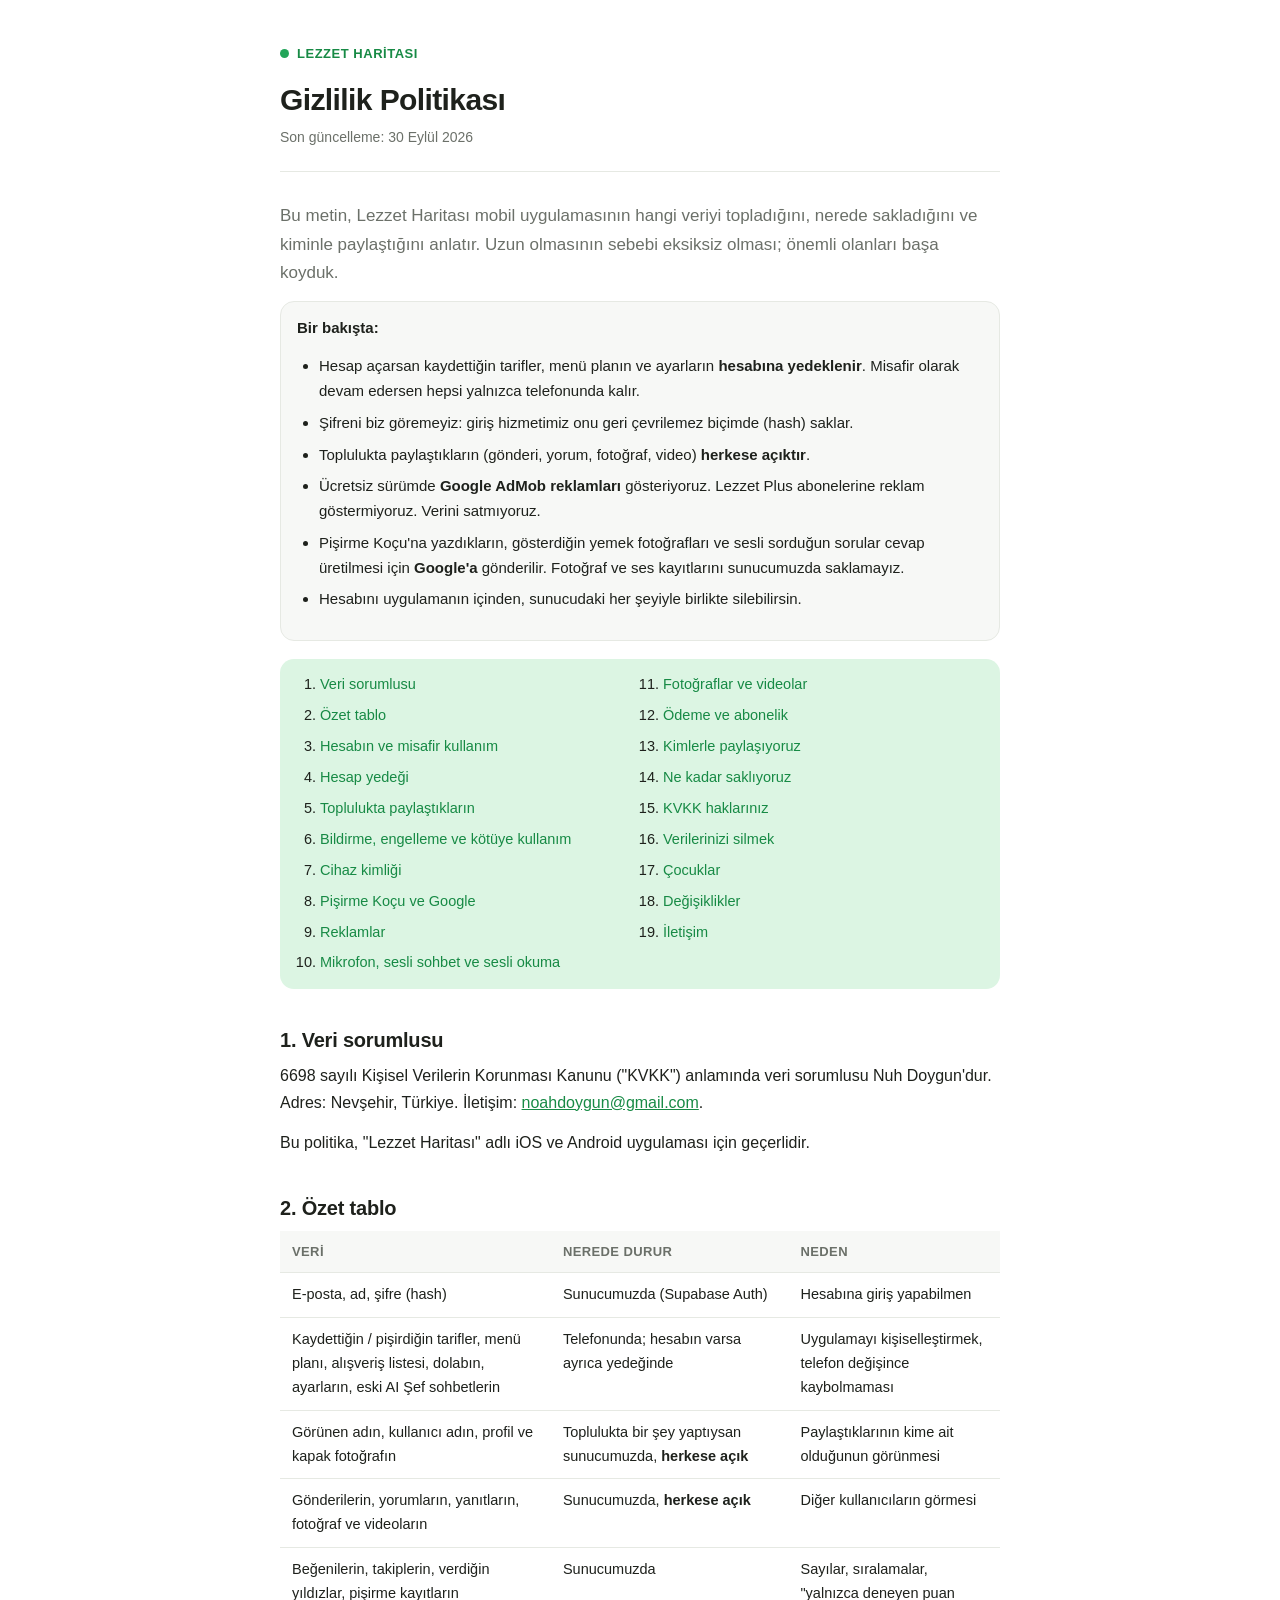
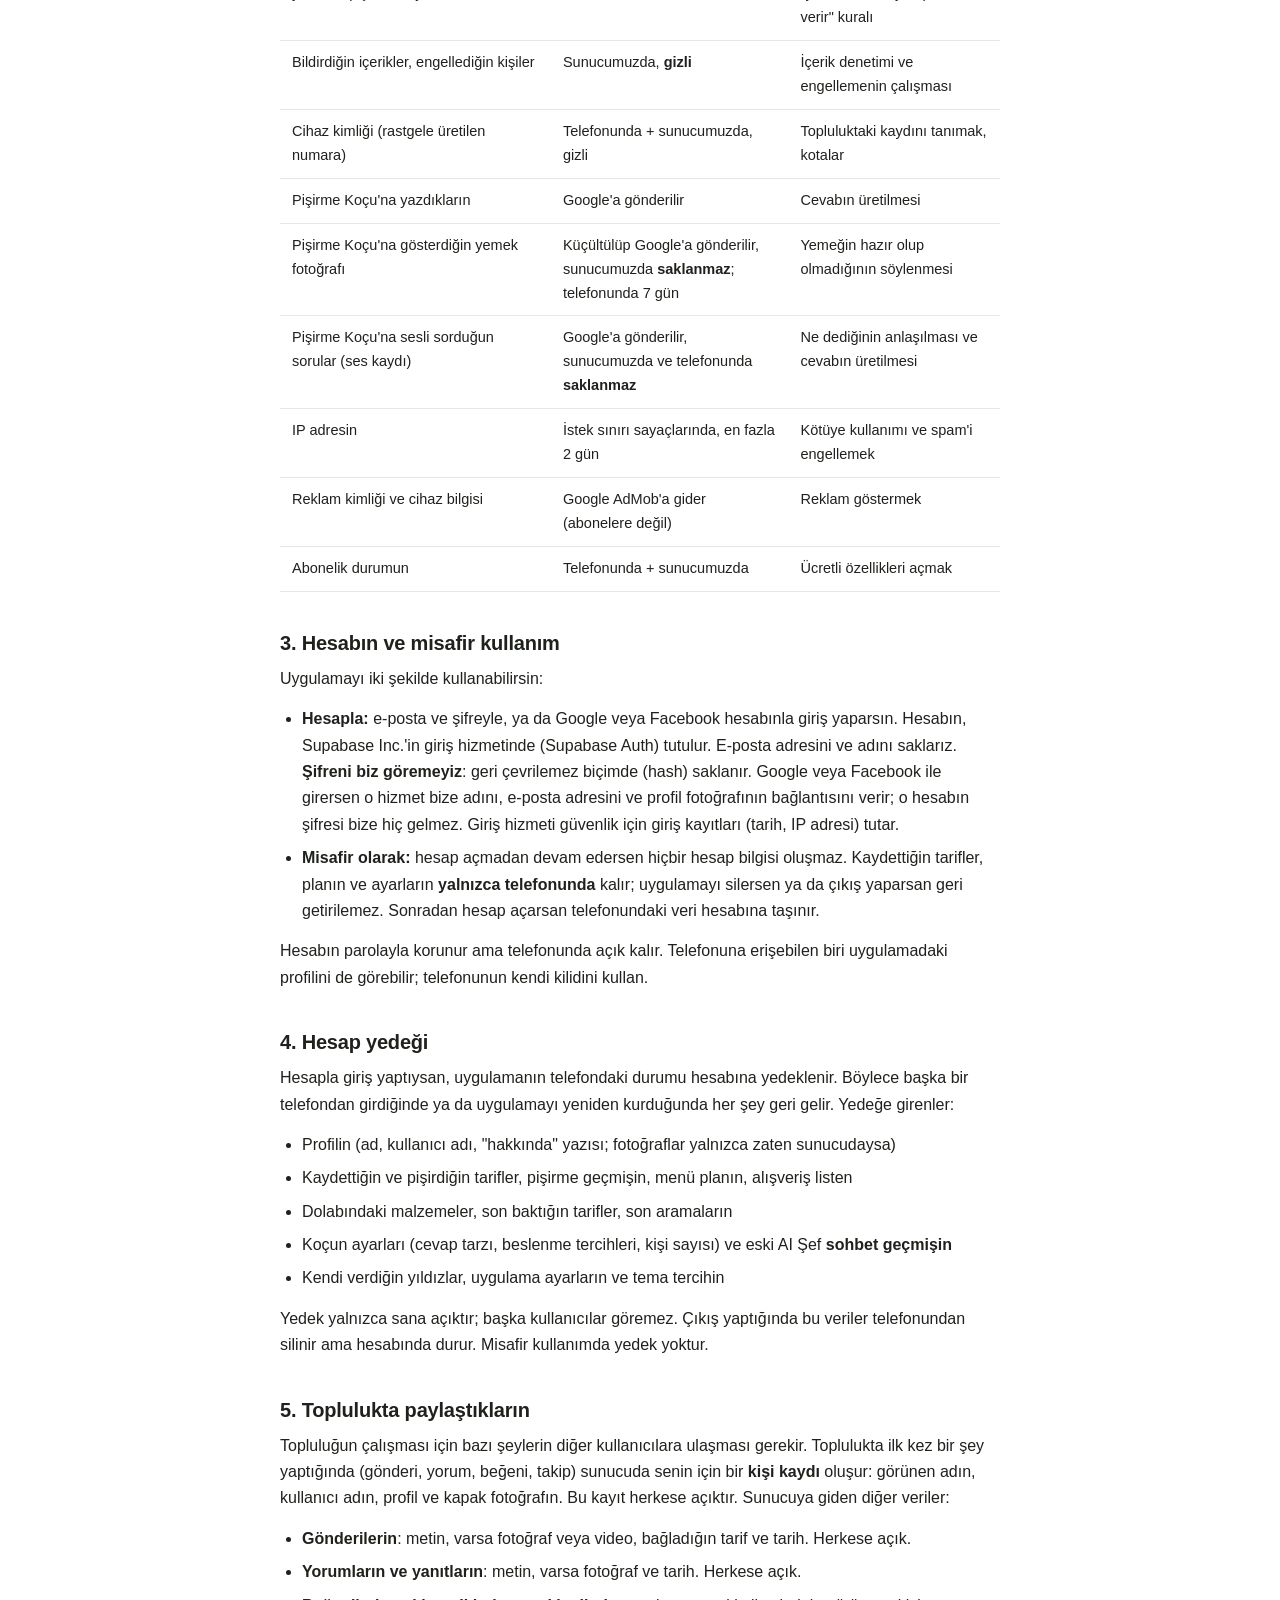
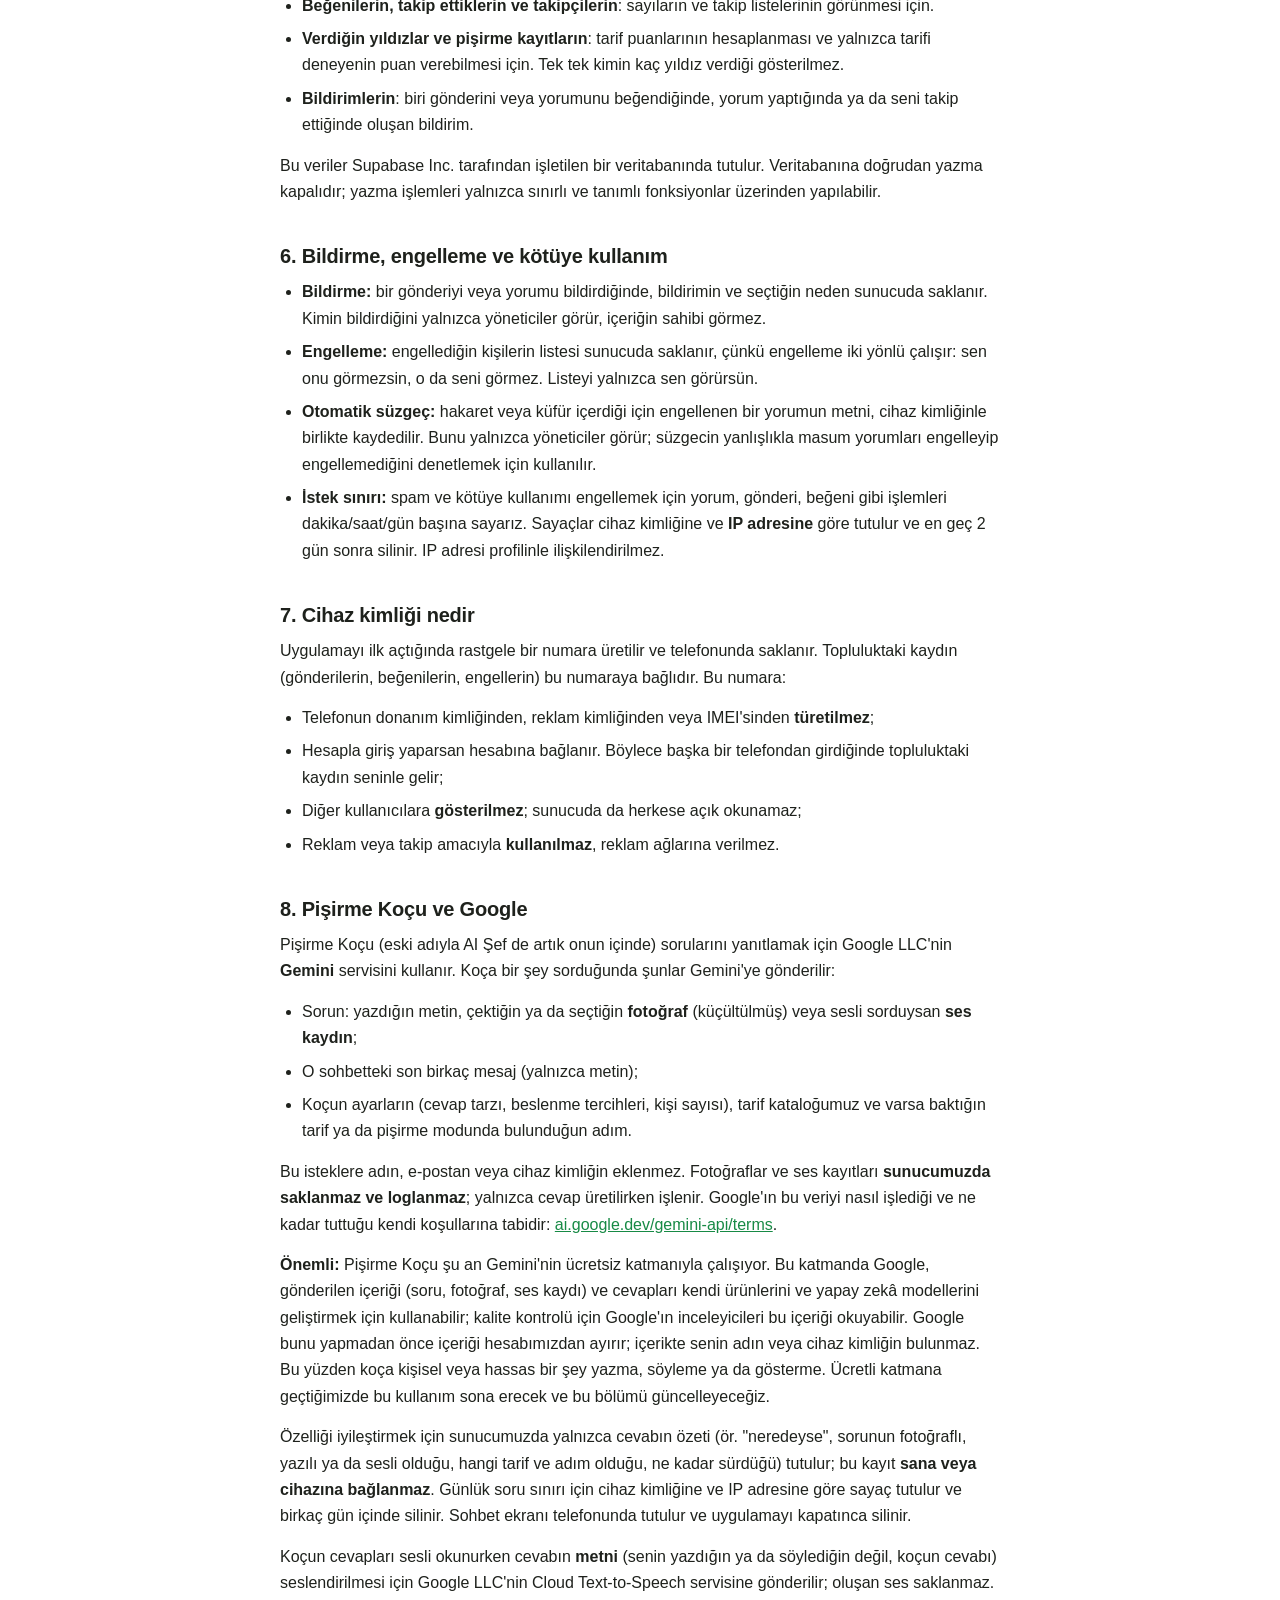
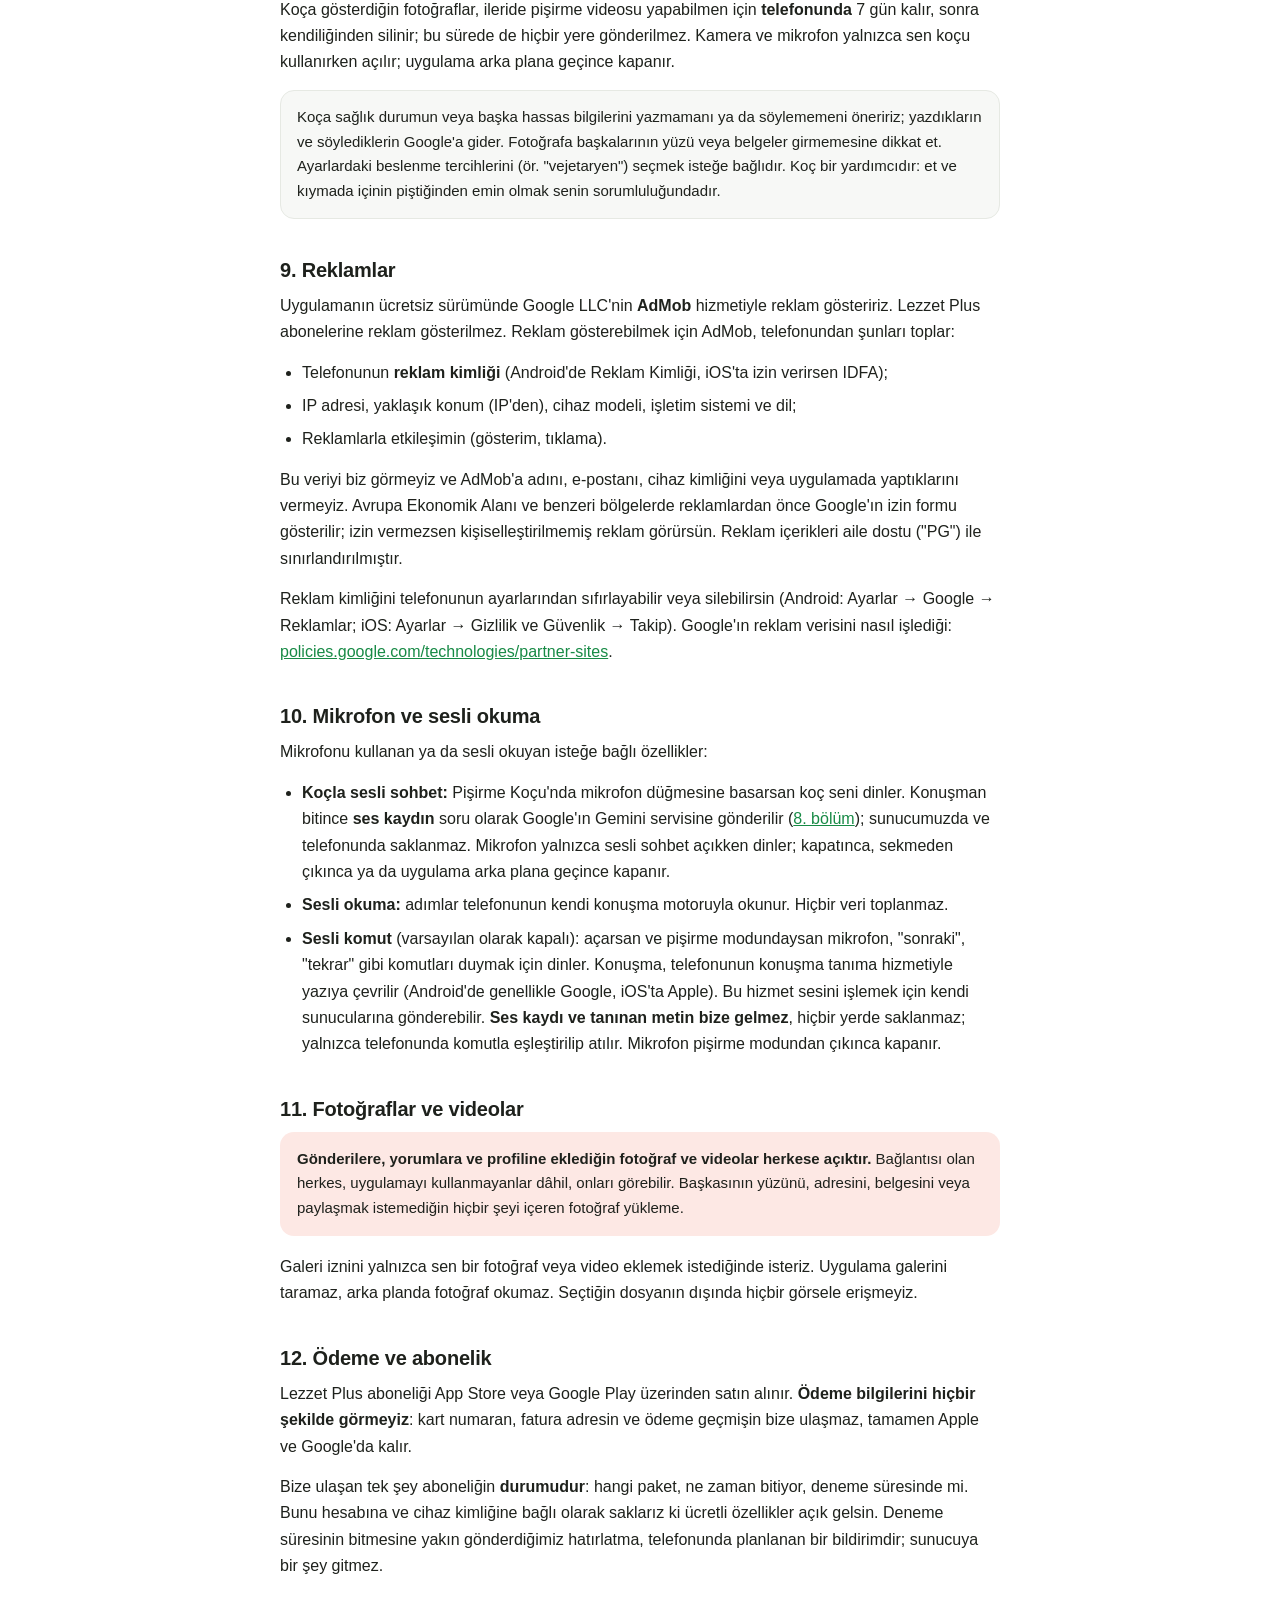
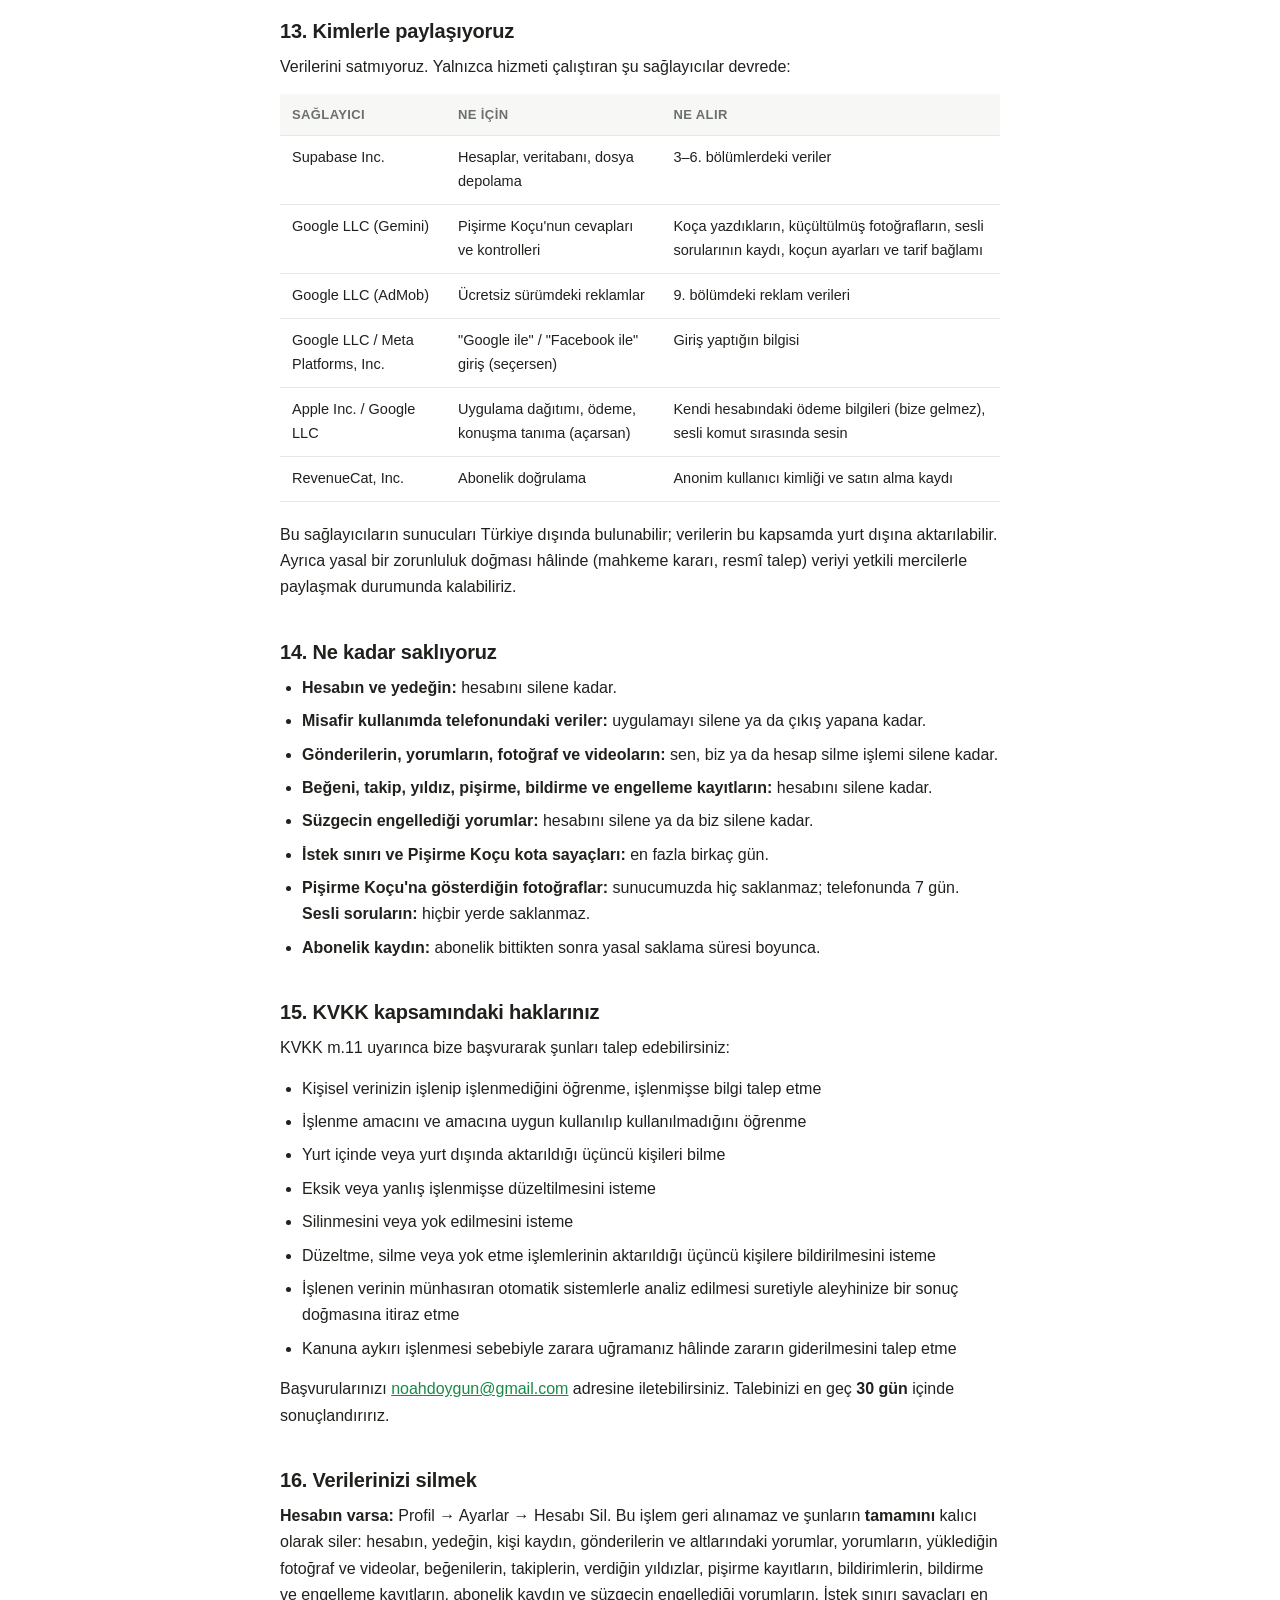
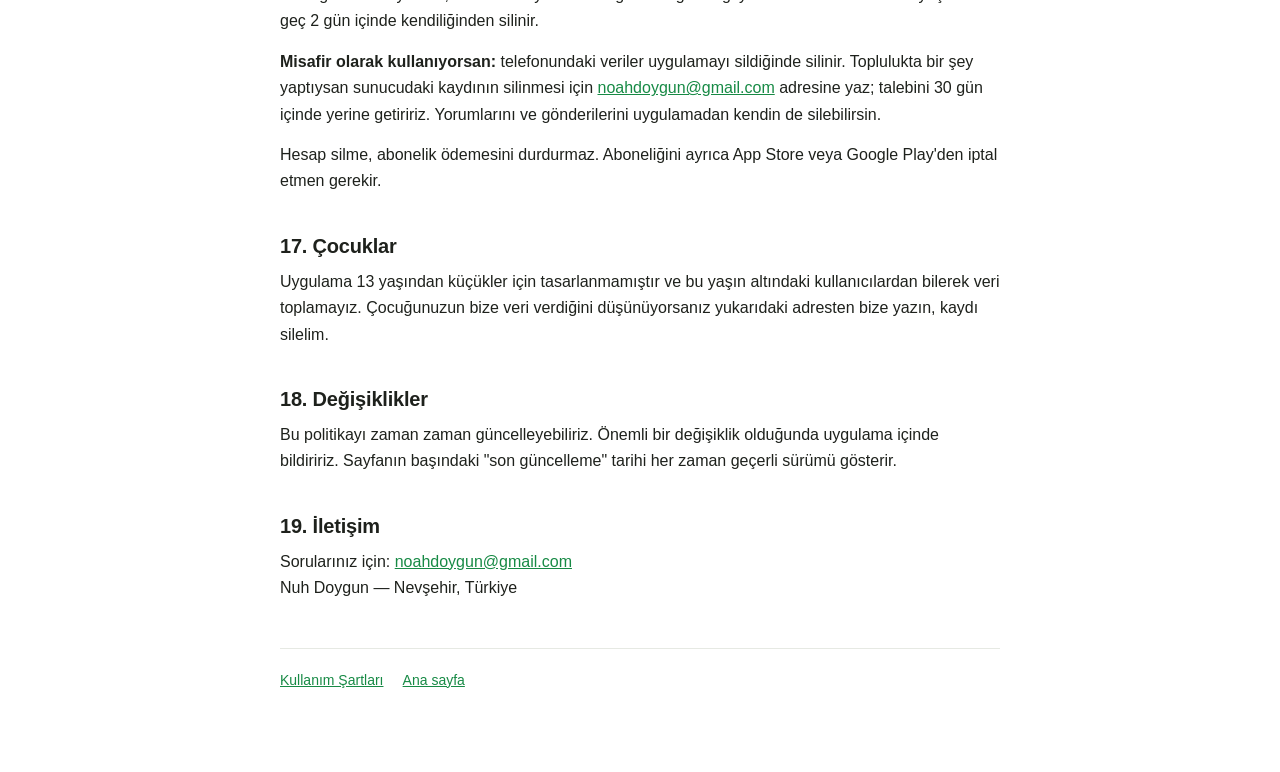
==== gizlilik.html @ dfbcaac4 "Pişirme Koçu: fotoğraf, ses ve Gemini ücretsiz katmanı metne eklendi Co-Authored-By: Claude Opus 5.5" ====
<!doctype html>
<html lang="tr">
  <head>
    <meta charset="utf-8" />
    <meta name="viewport" content="width=device-width, initial-scale=1" />
    <title>Gizlilik Politikası — Lezzet Haritası</title>
    <meta
      name="description"
      content="Lezzet Haritası uygulamasının hangi veriyi topladığı, nerede sakladığı ve kiminle paylaştığı."
    />
    <link rel="stylesheet" href="style.css" />
  </head>
  <body>
    <div class="wrap">
      <header class="top">
        <a class="brand" href="index.html"><span class="dot"></span> Lezzet Haritası</a>
        <h1>Gizlilik Politikası</h1>
        <p class="updated">Son güncelleme: 30 Eylül 2026</p>
      </header>

      <p class="lede">
        Bu metin, Lezzet Haritası mobil uygulamasının hangi veriyi topladığını, nerede sakladığını ve kiminle
        paylaştığını anlatır. Uzun olmasının sebebi eksiksiz olması; önemli olanları başa koyduk.
      </p>

      <div class="note">
        <p><strong>Bir bakışta:</strong></p>
        <ul>
          <li>Hesap açarsan kaydettiğin tarifler, menü planın ve ayarların <strong>hesabına yedeklenir</strong>. Misafir olarak devam edersen hepsi yalnızca telefonunda kalır.</li>
          <li>Şifreni biz göremeyiz: giriş hizmetimiz onu geri çevrilemez biçimde (hash) saklar.</li>
          <li>Toplulukta paylaştıkların (gönderi, yorum, fotoğraf, video) <strong>herkese açıktır</strong>.</li>
          <li>Ücretsiz sürümde <strong>Google AdMob reklamları</strong> gösteriyoruz. Lezzet Plus abonelerine reklam göstermiyoruz. Verini satmıyoruz.</li>
          <li>Pişirme Koçu'na yazdıkların, gösterdiğin yemek fotoğrafları ve sesli sorduğun sorular cevap üretilmesi için <strong>Google'a</strong> gönderilir. Fotoğraf ve ses kayıtlarını sunucumuzda saklamayız.</li>
          <li>Hesabını uygulamanın içinden, sunucudaki her şeyiyle birlikte silebilirsin.</li>
        </ul>
      </div>

      <nav class="toc">
        <ol>
          <li><a href="#veri-sorumlusu">Veri sorumlusu</a></li>
          <li><a href="#ozet">Özet tablo</a></li>
          <li><a href="#hesap">Hesabın ve misafir kullanım</a></li>
          <li><a href="#yedek">Hesap yedeği</a></li>
          <li><a href="#topluluk">Toplulukta paylaştıkların</a></li>
          <li><a href="#guvenlik">Bildirme, engelleme ve kötüye kullanım</a></li>
          <li><a href="#cihaz-kimligi">Cihaz kimliği</a></li>
          <li><a href="#ai-sef">Pişirme Koçu ve Google</a></li>
          <li><a href="#reklam">Reklamlar</a></li>
          <li><a href="#ses">Mikrofon, sesli sohbet ve sesli okuma</a></li>
          <li><a href="#fotograflar">Fotoğraflar ve videolar</a></li>
          <li><a href="#abonelik">Ödeme ve abonelik</a></li>
          <li><a href="#paylasim">Kimlerle paylaşıyoruz</a></li>
          <li><a href="#sure">Ne kadar saklıyoruz</a></li>
          <li><a href="#haklar">KVKK haklarınız</a></li>
          <li><a href="#silme">Verilerinizi silmek</a></li>
          <li><a href="#cocuklar">Çocuklar</a></li>
          <li><a href="#degisiklik">Değişiklikler</a></li>
          <li><a href="#iletisim">İletişim</a></li>
        </ol>
      </nav>

      <h2 id="veri-sorumlusu">1. Veri sorumlusu</h2>
      <p>
        6698 sayılı Kişisel Verilerin Korunması Kanunu ("KVKK") anlamında veri sorumlusu
        Nuh Doygun'dur. Adres:
        Nevşehir, Türkiye. İletişim:
        <a href="mailto:noahdoygun@gmail.com">noahdoygun@gmail.com</a>.
      </p>
      <p>Bu politika, "Lezzet Haritası" adlı iOS ve Android uygulaması için geçerlidir.</p>

      <h2 id="ozet">2. Özet tablo</h2>
      <table>
        <thead>
          <tr>
            <th>Veri</th>
            <th>Nerede durur</th>
            <th>Neden</th>
          </tr>
        </thead>
        <tbody>
          <tr>
            <td data-label="Veri">E-posta, ad, şifre (hash)</td>
            <td data-label="Nerede durur">Sunucumuzda (Supabase Auth)</td>
            <td data-label="Neden">Hesabına giriş yapabilmen</td>
          </tr>
          <tr>
            <td data-label="Veri">Kaydettiğin / pişirdiğin tarifler, menü planı, alışveriş listesi, dolabın, ayarların, eski AI Şef sohbetlerin</td>
            <td data-label="Nerede durur">Telefonunda; hesabın varsa ayrıca yedeğinde</td>
            <td data-label="Neden">Uygulamayı kişiselleştirmek, telefon değişince kaybolmaması</td>
          </tr>
          <tr>
            <td data-label="Veri">Görünen adın, kullanıcı adın, profil ve kapak fotoğrafın</td>
            <td data-label="Nerede durur">Toplulukta bir şey yaptıysan sunucumuzda, <strong>herkese açık</strong></td>
            <td data-label="Neden">Paylaştıklarının kime ait olduğunun görünmesi</td>
          </tr>
          <tr>
            <td data-label="Veri">Gönderilerin, yorumların, yanıtların, fotoğraf ve videoların</td>
            <td data-label="Nerede durur">Sunucumuzda, <strong>herkese açık</strong></td>
            <td data-label="Neden">Diğer kullanıcıların görmesi</td>
          </tr>
          <tr>
            <td data-label="Veri">Beğenilerin, takiplerin, verdiğin yıldızlar, pişirme kayıtların</td>
            <td data-label="Nerede durur">Sunucumuzda</td>
            <td data-label="Neden">Sayılar, sıralamalar, "yalnızca deneyen puan verir" kuralı</td>
          </tr>
          <tr>
            <td data-label="Veri">Bildirdiğin içerikler, engellediğin kişiler</td>
            <td data-label="Nerede durur">Sunucumuzda, <strong>gizli</strong></td>
            <td data-label="Neden">İçerik denetimi ve engellemenin çalışması</td>
          </tr>
          <tr>
            <td data-label="Veri">Cihaz kimliği (rastgele üretilen numara)</td>
            <td data-label="Nerede durur">Telefonunda + sunucumuzda, gizli</td>
            <td data-label="Neden">Topluluktaki kaydını tanımak, kotalar</td>
          </tr>
          <tr>
            <td data-label="Veri">Pişirme Koçu'na yazdıkların</td>
            <td data-label="Nerede durur">Google'a gönderilir</td>
            <td data-label="Neden">Cevabın üretilmesi</td>
          </tr>
          <tr>
            <td data-label="Veri">Pişirme Koçu'na gösterdiğin yemek fotoğrafı</td>
            <td data-label="Nerede durur">Küçültülüp Google'a gönderilir, sunucumuzda <strong>saklanmaz</strong>; telefonunda 7 gün</td>
            <td data-label="Neden">Yemeğin hazır olup olmadığının söylenmesi</td>
          </tr>
          <tr>
            <td data-label="Veri">Pişirme Koçu'na sesli sorduğun sorular (ses kaydı)</td>
            <td data-label="Nerede durur">Google'a gönderilir, sunucumuzda ve telefonunda <strong>saklanmaz</strong></td>
            <td data-label="Neden">Ne dediğinin anlaşılması ve cevabın üretilmesi</td>
          </tr>
          <tr>
            <td data-label="Veri">IP adresin</td>
            <td data-label="Nerede durur">İstek sınırı sayaçlarında, en fazla 2 gün</td>
            <td data-label="Neden">Kötüye kullanımı ve spam'i engellemek</td>
          </tr>
          <tr>
            <td data-label="Veri">Reklam kimliği ve cihaz bilgisi</td>
            <td data-label="Nerede durur">Google AdMob'a gider (abonelere değil)</td>
            <td data-label="Neden">Reklam göstermek</td>
          </tr>
          <tr>
            <td data-label="Veri">Abonelik durumun</td>
            <td data-label="Nerede durur">Telefonunda + sunucumuzda</td>
            <td data-label="Neden">Ücretli özellikleri açmak</td>
          </tr>
        </tbody>
      </table>

      <h2 id="hesap">3. Hesabın ve misafir kullanım</h2>
      <p>Uygulamayı iki şekilde kullanabilirsin:</p>
      <ul>
        <li>
          <strong>Hesapla:</strong> e-posta ve şifreyle, ya da Google veya Facebook hesabınla giriş yaparsın.
          Hesabın, Supabase Inc.'in giriş hizmetinde (Supabase Auth) tutulur. E-posta adresini ve adını saklarız.
          <strong>Şifreni biz göremeyiz</strong>: geri çevrilemez biçimde (hash) saklanır. Google veya Facebook ile
          girersen o hizmet bize adını, e-posta adresini ve profil fotoğrafının bağlantısını verir; o hesabın şifresi
          bize hiç gelmez. Giriş hizmeti güvenlik için giriş kayıtları (tarih, IP adresi) tutar.
        </li>
        <li>
          <strong>Misafir olarak:</strong> hesap açmadan devam edersen hiçbir hesap bilgisi oluşmaz. Kaydettiğin
          tarifler, planın ve ayarların <strong>yalnızca telefonunda</strong> kalır; uygulamayı silersen ya da çıkış
          yaparsan geri getirilemez. Sonradan hesap açarsan telefonundaki veri hesabına taşınır.
        </li>
      </ul>
      <p>
        Hesabın parolayla korunur ama telefonunda açık kalır. Telefonuna erişebilen biri uygulamadaki profilini de
        görebilir; telefonunun kendi kilidini kullan.
      </p>

      <h2 id="yedek">4. Hesap yedeği</h2>
      <p>
        Hesapla giriş yaptıysan, uygulamanın telefondaki durumu hesabına yedeklenir. Böylece başka bir telefondan
        girdiğinde ya da uygulamayı yeniden kurduğunda her şey geri gelir. Yedeğe girenler:
      </p>
      <ul>
        <li>Profilin (ad, kullanıcı adı, "hakkında" yazısı; fotoğraflar yalnızca zaten sunucudaysa)</li>
        <li>Kaydettiğin ve pişirdiğin tarifler, pişirme geçmişin, menü planın, alışveriş listen</li>
        <li>Dolabındaki malzemeler, son baktığın tarifler, son aramaların</li>
        <li>Koçun ayarları (cevap tarzı, beslenme tercihleri, kişi sayısı) ve eski AI Şef <strong>sohbet geçmişin</strong></li>
        <li>Kendi verdiğin yıldızlar, uygulama ayarların ve tema tercihin</li>
      </ul>
      <p>
        Yedek yalnızca sana açıktır; başka kullanıcılar göremez. Çıkış yaptığında bu veriler telefonundan silinir
        ama hesabında durur. Misafir kullanımda yedek yoktur.
      </p>

      <h2 id="topluluk">5. Toplulukta paylaştıkların</h2>
      <p>
        Topluluğun çalışması için bazı şeylerin diğer kullanıcılara ulaşması gerekir. Toplulukta ilk kez bir şey
        yaptığında (gönderi, yorum, beğeni, takip) sunucuda senin için bir <strong>kişi kaydı</strong> oluşur: görünen
        adın, kullanıcı adın, profil ve kapak fotoğrafın. Bu kayıt herkese açıktır. Sunucuya giden diğer veriler:
      </p>
      <ul>
        <li><strong>Gönderilerin</strong>: metin, varsa fotoğraf veya video, bağladığın tarif ve tarih. Herkese açık.</li>
        <li><strong>Yorumların ve yanıtların</strong>: metin, varsa fotoğraf ve tarih. Herkese açık.</li>
        <li><strong>Beğenilerin, takip ettiklerin ve takipçilerin</strong>: sayıların ve takip listelerinin görünmesi için.</li>
        <li><strong>Verdiğin yıldızlar ve pişirme kayıtların</strong>: tarif puanlarının hesaplanması ve yalnızca tarifi deneyenin puan verebilmesi için. Tek tek kimin kaç yıldız verdiği gösterilmez.</li>
        <li><strong>Bildirimlerin</strong>: biri gönderini veya yorumunu beğendiğinde, yorum yaptığında ya da seni takip ettiğinde oluşan bildirim.</li>
      </ul>
      <p>
        Bu veriler Supabase Inc. tarafından işletilen bir veritabanında tutulur. Veritabanına doğrudan yazma kapalıdır;
        yazma işlemleri yalnızca sınırlı ve tanımlı fonksiyonlar üzerinden yapılabilir.
      </p>

      <h2 id="guvenlik">6. Bildirme, engelleme ve kötüye kullanım</h2>
      <ul>
        <li>
          <strong>Bildirme:</strong> bir gönderiyi veya yorumu bildirdiğinde, bildirimin ve seçtiğin neden sunucuda
          saklanır. Kimin bildirdiğini yalnızca yöneticiler görür, içeriğin sahibi görmez.
        </li>
        <li>
          <strong>Engelleme:</strong> engellediğin kişilerin listesi sunucuda saklanır, çünkü engelleme iki yönlü
          çalışır: sen onu görmezsin, o da seni görmez. Listeyi yalnızca sen görürsün.
        </li>
        <li>
          <strong>Otomatik süzgeç:</strong> hakaret veya küfür içerdiği için engellenen bir yorumun metni, cihaz
          kimliğinle birlikte kaydedilir. Bunu yalnızca yöneticiler görür; süzgecin yanlışlıkla masum yorumları
          engelleyip engellemediğini denetlemek için kullanılır.
        </li>
        <li>
          <strong>İstek sınırı:</strong> spam ve kötüye kullanımı engellemek için yorum, gönderi, beğeni gibi
          işlemleri dakika/saat/gün başına sayarız. Sayaçlar cihaz kimliğine ve <strong>IP adresine</strong> göre
          tutulur ve en geç 2 gün sonra silinir. IP adresi profilinle ilişkilendirilmez.
        </li>
      </ul>

      <h2 id="cihaz-kimligi">7. Cihaz kimliği nedir</h2>
      <p>
        Uygulamayı ilk açtığında rastgele bir numara üretilir ve telefonunda saklanır. Topluluktaki kaydın (gönderilerin,
        beğenilerin, engellerin) bu numaraya bağlıdır. Bu numara:
      </p>
      <ul>
        <li>Telefonun donanım kimliğinden, reklam kimliğinden veya IMEI'sinden <strong>türetilmez</strong>;</li>
        <li>Hesapla giriş yaparsan hesabına bağlanır. Böylece başka bir telefondan girdiğinde topluluktaki kaydın seninle gelir;</li>
        <li>Diğer kullanıcılara <strong>gösterilmez</strong>; sunucuda da herkese açık okunamaz;</li>
        <li>Reklam veya takip amacıyla <strong>kullanılmaz</strong>, reklam ağlarına verilmez.</li>
      </ul>

      <h2 id="ai-sef">8. Pişirme Koçu ve Google</h2>
      <p>
        Pişirme Koçu (eski adıyla AI Şef de artık onun içinde) sorularını yanıtlamak için Google LLC'nin
        <strong>Gemini</strong> servisini kullanır. Koça bir şey sorduğunda şunlar Gemini'ye gönderilir:
      </p>
      <ul>
        <li>Sorun: yazdığın metin, çektiğin ya da seçtiğin <strong>fotoğraf</strong> (küçültülmüş) veya sesli sorduysan <strong>ses kaydın</strong>;</li>
        <li>O sohbetteki son birkaç mesaj (yalnızca metin);</li>
        <li>Koçun ayarların (cevap tarzı, beslenme tercihleri, kişi sayısı), tarif kataloğumuz ve varsa baktığın tarif ya da pişirme modunda bulunduğun adım.</li>
      </ul>
      <p>
        Bu isteklere adın, e-postan veya cihaz kimliğin eklenmez. Fotoğraflar ve ses kayıtları <strong>sunucumuzda
        saklanmaz ve loglanmaz</strong>; yalnızca cevap üretilirken işlenir. Google'ın bu veriyi nasıl işlediği ve
        ne kadar tuttuğu kendi koşullarına tabidir:
        <a href="https://ai.google.dev/gemini-api/terms" target="_blank" rel="noopener">ai.google.dev/gemini-api/terms</a>.
      </p>
      <p>
        <strong>Önemli:</strong> Pişirme Koçu şu an Gemini'nin ücretsiz katmanıyla çalışıyor. Bu katmanda Google,
        gönderilen içeriği (soru, fotoğraf, ses kaydı) ve cevapları kendi ürünlerini ve yapay zekâ modellerini
        geliştirmek için kullanabilir; kalite kontrolü için Google'ın inceleyicileri bu içeriği okuyabilir. Google
        bunu yapmadan önce içeriği hesabımızdan ayırır; içerikte senin adın veya cihaz kimliğin bulunmaz. Bu yüzden
        koça kişisel veya hassas bir şey yazma, söyleme ya da gösterme. Ücretli katmana geçtiğimizde bu kullanım
        sona erecek ve bu bölümü güncelleyeceğiz.
      </p>
      <p id="pisirme-kocu">
        Özelliği iyileştirmek için sunucumuzda yalnızca cevabın özeti (ör. "neredeyse", sorunun fotoğraflı, yazılı ya
        da sesli olduğu, hangi tarif ve adım olduğu, ne kadar sürdüğü) tutulur; bu kayıt <strong>sana veya cihazına
        bağlanmaz</strong>. Günlük soru sınırı için cihaz kimliğine ve IP adresine göre sayaç tutulur ve birkaç gün
        içinde silinir. Sohbet ekranı telefonunda tutulur ve uygulamayı kapatınca silinir.
      </p>
      <p>
        Koçun cevapları sesli okunurken cevabın <strong>metni</strong> (senin yazdığın ya da söylediğin değil, koçun
        cevabı) seslendirilmesi için Google LLC'nin Cloud Text-to-Speech servisine gönderilir; oluşan ses saklanmaz.
        Koça gösterdiğin fotoğraflar, ileride pişirme videosu yapabilmen için <strong>telefonunda</strong> 7 gün kalır,
        sonra kendiliğinden silinir; bu sürede de hiçbir yere gönderilmez. Kamera ve mikrofon yalnızca sen koçu
        kullanırken açılır; uygulama arka plana geçince kapanır.
      </p>
      <div class="note">
        <p>
          Koça sağlık durumun veya başka hassas bilgilerini yazmamanı ya da söylememeni öneririz; yazdıkların ve
          söylediklerin Google'a gider. Fotoğrafa başkalarının yüzü veya belgeler girmemesine dikkat et. Ayarlardaki
          beslenme tercihlerini (ör. "vejetaryen") seçmek isteğe bağlıdır. Koç bir yardımcıdır: et ve kıymada içinin
          piştiğinden emin olmak senin sorumluluğundadır.
        </p>
      </div>

      <h2 id="reklam">9. Reklamlar</h2>
      <p>
        Uygulamanın ücretsiz sürümünde Google LLC'nin <strong>AdMob</strong> hizmetiyle reklam gösteririz. Lezzet Plus
        abonelerine reklam gösterilmez. Reklam gösterebilmek için AdMob, telefonundan şunları toplar:
      </p>
      <ul>
        <li>Telefonunun <strong>reklam kimliği</strong> (Android'de Reklam Kimliği, iOS'ta izin verirsen IDFA);</li>
        <li>IP adresi, yaklaşık konum (IP'den), cihaz modeli, işletim sistemi ve dil;</li>
        <li>Reklamlarla etkileşimin (gösterim, tıklama).</li>
      </ul>
      <p>
        Bu veriyi biz görmeyiz ve AdMob'a adını, e-postanı, cihaz kimliğini veya uygulamada yaptıklarını vermeyiz.
        Avrupa Ekonomik Alanı ve benzeri bölgelerde reklamlardan önce Google'ın izin formu gösterilir; izin vermezsen
        kişiselleştirilmemiş reklam görürsün. Reklam içerikleri aile dostu ("PG") ile sınırlandırılmıştır.
      </p>
      <p>
        Reklam kimliğini telefonunun ayarlarından sıfırlayabilir veya silebilirsin (Android: Ayarlar → Google → Reklamlar;
        iOS: Ayarlar → Gizlilik ve Güvenlik → Takip). Google'ın reklam verisini nasıl işlediği:
        <a href="https://policies.google.com/technologies/partner-sites" target="_blank" rel="noopener">policies.google.com/technologies/partner-sites</a>.
      </p>

      <h2 id="ses">10. Mikrofon ve sesli okuma</h2>
      <p>
        Mikrofonu kullanan ya da sesli okuyan isteğe bağlı özellikler:
      </p>
      <ul>
        <li>
          <strong>Koçla sesli sohbet:</strong> Pişirme Koçu'nda mikrofon düğmesine basarsan koç seni dinler. Konuşman
          bitince <strong>ses kaydın</strong> soru olarak Google'ın Gemini servisine gönderilir (<a href="#ai-sef">8. bölüm</a>);
          sunucumuzda ve telefonunda saklanmaz. Mikrofon yalnızca sesli sohbet açıkken dinler; kapatınca, sekmeden
          çıkınca ya da uygulama arka plana geçince kapanır.
        </li>
        <li>
          <strong>Sesli okuma:</strong> adımlar telefonunun kendi konuşma motoruyla okunur. Hiçbir veri toplanmaz.
        </li>
        <li>
          <strong>Sesli komut</strong> (varsayılan olarak kapalı): açarsan ve pişirme modundaysan mikrofon, "sonraki",
          "tekrar" gibi komutları duymak için dinler. Konuşma, telefonunun konuşma tanıma hizmetiyle yazıya çevrilir
          (Android'de genellikle Google, iOS'ta Apple). Bu hizmet sesini işlemek için kendi sunucularına gönderebilir.
          <strong>Ses kaydı ve tanınan metin bize gelmez</strong>, hiçbir yerde saklanmaz; yalnızca telefonunda
          komutla eşleştirilip atılır. Mikrofon pişirme modundan çıkınca kapanır.
        </li>
      </ul>

      <h2 id="fotograflar">11. Fotoğraflar ve videolar</h2>
      <div class="note stop">
        <p>
          <strong>Gönderilere, yorumlara ve profiline eklediğin fotoğraf ve videolar herkese açıktır.</strong>
          Bağlantısı olan herkes, uygulamayı kullanmayanlar dâhil, onları görebilir. Başkasının yüzünü, adresini,
          belgesini veya paylaşmak istemediğin hiçbir şeyi içeren fotoğraf yükleme.
        </p>
      </div>
      <p>
        Galeri iznini yalnızca sen bir fotoğraf veya video eklemek istediğinde isteriz. Uygulama galerini
        taramaz, arka planda fotoğraf okumaz. Seçtiğin dosyanın dışında hiçbir görsele erişmeyiz.
      </p>

      <h2 id="abonelik">12. Ödeme ve abonelik</h2>
      <p>
        Lezzet Plus aboneliği App Store veya Google Play üzerinden satın alınır. <strong>Ödeme bilgilerini hiçbir
        şekilde görmeyiz</strong>: kart numaran, fatura adresin ve ödeme geçmişin bize ulaşmaz, tamamen Apple ve
        Google'da kalır.
      </p>
      <p>
        Bize ulaşan tek şey aboneliğin <strong>durumudur</strong>: hangi paket, ne zaman bitiyor, deneme süresinde mi.
        Bunu hesabına ve cihaz kimliğine bağlı olarak saklarız ki ücretli özellikler açık gelsin. Deneme süresinin
        bitmesine yakın gönderdiğimiz hatırlatma, telefonunda planlanan bir bildirimdir; sunucuya bir şey gitmez.
      </p>

      <h2 id="paylasim">13. Kimlerle paylaşıyoruz</h2>
      <p>Verilerini satmıyoruz. Yalnızca hizmeti çalıştıran şu sağlayıcılar devrede:</p>
      <table>
        <thead>
          <tr>
            <th>Sağlayıcı</th>
            <th>Ne için</th>
            <th>Ne alır</th>
          </tr>
        </thead>
        <tbody>
          <tr>
            <td data-label="Sağlayıcı">Supabase Inc.</td>
            <td data-label="Ne için">Hesaplar, veritabanı, dosya depolama</td>
            <td data-label="Ne alır">3–6. bölümlerdeki veriler</td>
          </tr>
          <tr>
            <td data-label="Sağlayıcı">Google LLC (Gemini)</td>
            <td data-label="Ne için">Pişirme Koçu'nun cevapları ve kontrolleri</td>
            <td data-label="Ne alır">Koça yazdıkların, küçültülmüş fotoğrafların, sesli sorularının kaydı, koçun ayarları ve tarif bağlamı</td>
          </tr>
          <tr>
            <td data-label="Sağlayıcı">Google LLC (AdMob)</td>
            <td data-label="Ne için">Ücretsiz sürümdeki reklamlar</td>
            <td data-label="Ne alır">9. bölümdeki reklam verileri</td>
          </tr>
          <tr>
            <td data-label="Sağlayıcı">Google LLC / Meta Platforms, Inc.</td>
            <td data-label="Ne için">"Google ile" / "Facebook ile" giriş (seçersen)</td>
            <td data-label="Ne alır">Giriş yaptığın bilgisi</td>
          </tr>
          <tr>
            <td data-label="Sağlayıcı">Apple Inc. / Google LLC</td>
            <td data-label="Ne için">Uygulama dağıtımı, ödeme, konuşma tanıma (açarsan)</td>
            <td data-label="Ne alır">Kendi hesabındaki ödeme bilgileri (bize gelmez), sesli komut sırasında sesin</td>
          </tr>
          <tr>
            <td data-label="Sağlayıcı">RevenueCat, Inc.</td>
            <td data-label="Ne için">Abonelik doğrulama</td>
            <td data-label="Ne alır">Anonim kullanıcı kimliği ve satın alma kaydı</td>
          </tr>
        </tbody>
      </table>
      <p>
        Bu sağlayıcıların sunucuları Türkiye dışında bulunabilir; verilerin bu kapsamda yurt dışına aktarılabilir.
        Ayrıca yasal bir zorunluluk doğması hâlinde (mahkeme kararı, resmî talep) veriyi yetkili mercilerle paylaşmak
        durumunda kalabiliriz.
      </p>

      <h2 id="sure">14. Ne kadar saklıyoruz</h2>
      <ul>
        <li><strong>Hesabın ve yedeğin:</strong> hesabını silene kadar.</li>
        <li><strong>Misafir kullanımda telefonundaki veriler:</strong> uygulamayı silene ya da çıkış yapana kadar.</li>
        <li><strong>Gönderilerin, yorumların, fotoğraf ve videoların:</strong> sen, biz ya da hesap silme işlemi silene kadar.</li>
        <li><strong>Beğeni, takip, yıldız, pişirme, bildirme ve engelleme kayıtların:</strong> hesabını silene kadar.</li>
        <li><strong>Süzgecin engellediği yorumlar:</strong> hesabını silene ya da biz silene kadar.</li>
        <li><strong>İstek sınırı ve Pişirme Koçu kota sayaçları:</strong> en fazla birkaç gün.</li>
        <li><strong>Pişirme Koçu'na gösterdiğin fotoğraflar:</strong> sunucumuzda hiç saklanmaz; telefonunda 7 gün. <strong>Sesli soruların:</strong> hiçbir yerde saklanmaz.</li>
        <li><strong>Abonelik kaydın:</strong> abonelik bittikten sonra yasal saklama süresi boyunca.</li>
      </ul>

      <h2 id="haklar">15. KVKK kapsamındaki haklarınız</h2>
      <p>KVKK m.11 uyarınca bize başvurarak şunları talep edebilirsiniz:</p>
      <ul>
        <li>Kişisel verinizin işlenip işlenmediğini öğrenme, işlenmişse bilgi talep etme</li>
        <li>İşlenme amacını ve amacına uygun kullanılıp kullanılmadığını öğrenme</li>
        <li>Yurt içinde veya yurt dışında aktarıldığı üçüncü kişileri bilme</li>
        <li>Eksik veya yanlış işlenmişse düzeltilmesini isteme</li>
        <li>Silinmesini veya yok edilmesini isteme</li>
        <li>Düzeltme, silme veya yok etme işlemlerinin aktarıldığı üçüncü kişilere bildirilmesini isteme</li>
        <li>İşlenen verinin münhasıran otomatik sistemlerle analiz edilmesi suretiyle aleyhinize bir sonuç doğmasına itiraz etme</li>
        <li>Kanuna aykırı işlenmesi sebebiyle zarara uğramanız hâlinde zararın giderilmesini talep etme</li>
      </ul>
      <p>
        Başvurularınızı <a href="mailto:noahdoygun@gmail.com">noahdoygun@gmail.com</a> adresine iletebilirsiniz. Talebinizi en geç
        <strong>30 gün</strong> içinde sonuçlandırırız.
      </p>

      <h2 id="silme">16. Verilerinizi silmek</h2>
      <p>
        <strong>Hesabın varsa:</strong> Profil → Ayarlar → Hesabı Sil. Bu işlem geri alınamaz ve şunların
        <strong>tamamını</strong> kalıcı olarak siler: hesabın, yedeğin, kişi kaydın, gönderilerin ve altlarındaki
        yorumlar, yorumların, yüklediğin fotoğraf ve videolar, beğenilerin, takiplerin, verdiğin yıldızlar, pişirme
        kayıtların, bildirimlerin, bildirme ve engelleme kayıtların, abonelik kaydın ve süzgecin engellediği
        yorumların. İstek sınırı sayaçları en geç 2 gün içinde kendiliğinden silinir.
      </p>
      <p>
        <strong>Misafir olarak kullanıyorsan:</strong> telefonundaki veriler uygulamayı sildiğinde silinir. Toplulukta
        bir şey yaptıysan sunucudaki kaydının silinmesi için <a href="mailto:noahdoygun@gmail.com">noahdoygun@gmail.com</a>
        adresine yaz; talebini 30 gün içinde yerine getiririz. Yorumlarını ve gönderilerini uygulamadan kendin de
        silebilirsin.
      </p>
      <p>
        Hesap silme, abonelik ödemesini durdurmaz. Aboneliğini ayrıca App Store veya Google Play'den iptal etmen gerekir.
      </p>

      <h2 id="cocuklar">17. Çocuklar</h2>
      <p>
        Uygulama 13 yaşından küçükler için tasarlanmamıştır ve bu yaşın altındaki
        kullanıcılardan bilerek veri toplamayız. Çocuğunuzun bize veri verdiğini düşünüyorsanız yukarıdaki adresten
        bize yazın, kaydı silelim.
      </p>

      <h2 id="degisiklik">18. Değişiklikler</h2>
      <p>
        Bu politikayı zaman zaman güncelleyebiliriz. Önemli bir değişiklik olduğunda uygulama içinde bildiririz.
        Sayfanın başındaki "son güncelleme" tarihi her zaman geçerli sürümü gösterir.
      </p>

      <h2 id="iletisim">19. İletişim</h2>
      <p>
        Sorularınız için: <a href="mailto:noahdoygun@gmail.com">noahdoygun@gmail.com</a><br />
        Nuh Doygun — Nevşehir, Türkiye
      </p>

      <footer class="bottom">
        <a href="kullanim-sartlari.html">Kullanım Şartları</a>
        <a href="index.html">Ana sayfa</a>
      </footer>
    </div>
  </body>
</html>
---- style.css ----
/* Lezzet Haritası — yasal sayfaların ortak biçimi.
   Bu sayfalar uygulamanın içinden, telefonda açılıyor; önce okunabilirlik. */

:root {
  --bg: #ffffff;
  --surface: #f7f8f6;
  --border: #e6e9e3;
  --text: #1e211c;
  --muted: #6b7069;
  --primary: #22a559;
  --primary-dark: #178a45;
  --primary-tint: #dcf5e3;
  --amber-tint: #fff1ce;
  --amber-dark: #e29a00;
  --coral: #e0574a;
  --coral-tint: #fde8e4;
}

@media (prefers-color-scheme: dark) {
  :root:not([data-theme='light']) {
    --bg: #14160f;
    --surface: #1c1f18;
    --border: #2b2f26;
    --text: #edefe9;
    --muted: #9aa094;
    --primary: #3fc275;
    --primary-dark: #7ee0a4;
    --primary-tint: #1d3527;
    --amber-tint: #3a2f12;
    --amber-dark: #ffc95a;
    --coral: #ff8b7e;
    --coral-tint: #3a211d;
  }
}

:root[data-theme='dark'] {
  --bg: #14160f;
  --surface: #1c1f18;
  --border: #2b2f26;
  --text: #edefe9;
  --muted: #9aa094;
  --primary: #3fc275;
  --primary-dark: #7ee0a4;
  --primary-tint: #1d3527;
  --amber-tint: #3a2f12;
  --amber-dark: #ffc95a;
  --coral: #ff8b7e;
  --coral-tint: #3a211d;
}

* {
  box-sizing: border-box;
}

body {
  margin: 0;
  padding: 0 16px 80px;
  background: var(--bg);
  color: var(--text);
  font: 16px/1.65 -apple-system, BlinkMacSystemFont, 'Segoe UI', Roboto, Helvetica, Arial, sans-serif;
  -webkit-text-size-adjust: 100%;
}

.wrap {
  max-width: 720px;
  margin: 0 auto;
}

header.top {
  padding: 40px 0 22px;
  border-bottom: 1px solid var(--border);
  margin-bottom: 30px;
}

.brand {
  display: inline-flex;
  align-items: center;
  gap: 8px;
  font-size: 13px;
  font-weight: 700;
  letter-spacing: 0.04em;
  text-transform: uppercase;
  color: var(--primary-dark);
  text-decoration: none;
}

.brand span.dot {
  width: 9px;
  height: 9px;
  border-radius: 999px;
  background: var(--primary);
}

h1 {
  font-size: 30px;
  line-height: 1.2;
  margin: 16px 0 8px;
  letter-spacing: -0.02em;
}

.updated {
  margin: 0;
  color: var(--muted);
  font-size: 14px;
}

h2 {
  font-size: 20px;
  line-height: 1.3;
  margin: 38px 0 10px;
  letter-spacing: -0.01em;
  scroll-margin-top: 20px;
}

h3 {
  font-size: 16px;
  margin: 24px 0 6px;
}

p,
li {
  color: var(--text);
}

p {
  margin: 0 0 14px;
}

ul,
ol {
  margin: 0 0 14px;
  padding-inline-start: 22px;
}

li {
  margin-bottom: 7px;
}

a {
  color: var(--primary-dark);
}

strong {
  font-weight: 650;
}

.lede {
  font-size: 17px;
  color: var(--muted);
}

/* Okuyanın bir dakikada anlaması gereken şeyler. */
.note {
  background: var(--surface);
  border: 1px solid var(--border);
  border-radius: 14px;
  padding: 14px 16px;
  margin: 0 0 18px;
  font-size: 15px;
}

.note.warn {
  background: var(--amber-tint);
  border-color: transparent;
}

.note.warn strong {
  color: var(--amber-dark);
}

.note.stop {
  background: var(--coral-tint);
  border-color: transparent;
}

.note p:last-child {
  margin-bottom: 0;
}

table {
  width: 100%;
  border-collapse: collapse;
  margin: 0 0 20px;
  font-size: 14.5px;
}

th,
td {
  text-align: start;
  padding: 10px 12px;
  border-bottom: 1px solid var(--border);
  vertical-align: top;
}

th {
  background: var(--surface);
  font-weight: 650;
  font-size: 13px;
  text-transform: uppercase;
  letter-spacing: 0.03em;
  color: var(--muted);
}

/* Dar ekranda tablo taşmasın diye satırlara dönüşüyor. */
@media (max-width: 560px) {
  table,
  thead,
  tbody,
  th,
  td,
  tr {
    display: block;
  }

  thead {
    display: none;
  }

  tr {
    border: 1px solid var(--border);
    border-radius: 14px;
    padding: 6px 4px;
    margin-bottom: 12px;
  }

  td {
    border: 0;
    padding: 6px 12px;
  }

  td::before {
    content: attr(data-label);
    display: block;
    font-size: 11.5px;
    text-transform: uppercase;
    letter-spacing: 0.04em;
    color: var(--muted);
    font-weight: 700;
    margin-bottom: 2px;
  }
}

/* Doldurulmadan yayına çıkmaması gereken alanlar. Kırmızı duruyorlar ki
   sayfaya bir bakışta gözden kaçmasınlar. */
.todo {
  background: var(--coral-tint);
  color: var(--coral);
  border-radius: 5px;
  padding: 1px 6px;
  font-weight: 700;
  font-size: 0.92em;
  white-space: nowrap;
}

footer.bottom {
  margin-top: 46px;
  padding-top: 20px;
  border-top: 1px solid var(--border);
  color: var(--muted);
  font-size: 14px;
}

footer.bottom a {
  margin-inline-end: 16px;
}

.toc {
  background: var(--primary-tint);
  border-radius: 14px;
  padding: 14px 18px;
  margin-bottom: 26px;
}

.toc ol {
  margin: 0;
  columns: 2;
  column-gap: 24px;
  font-size: 14.5px;
}

.toc a {
  color: var(--primary-dark);
  text-decoration: none;
}

.toc a:hover {
  text-decoration: underline;
}

@media (max-width: 480px) {
  .toc ol {
    columns: 1;
  }

  h1 {
    font-size: 25px;
  }
}
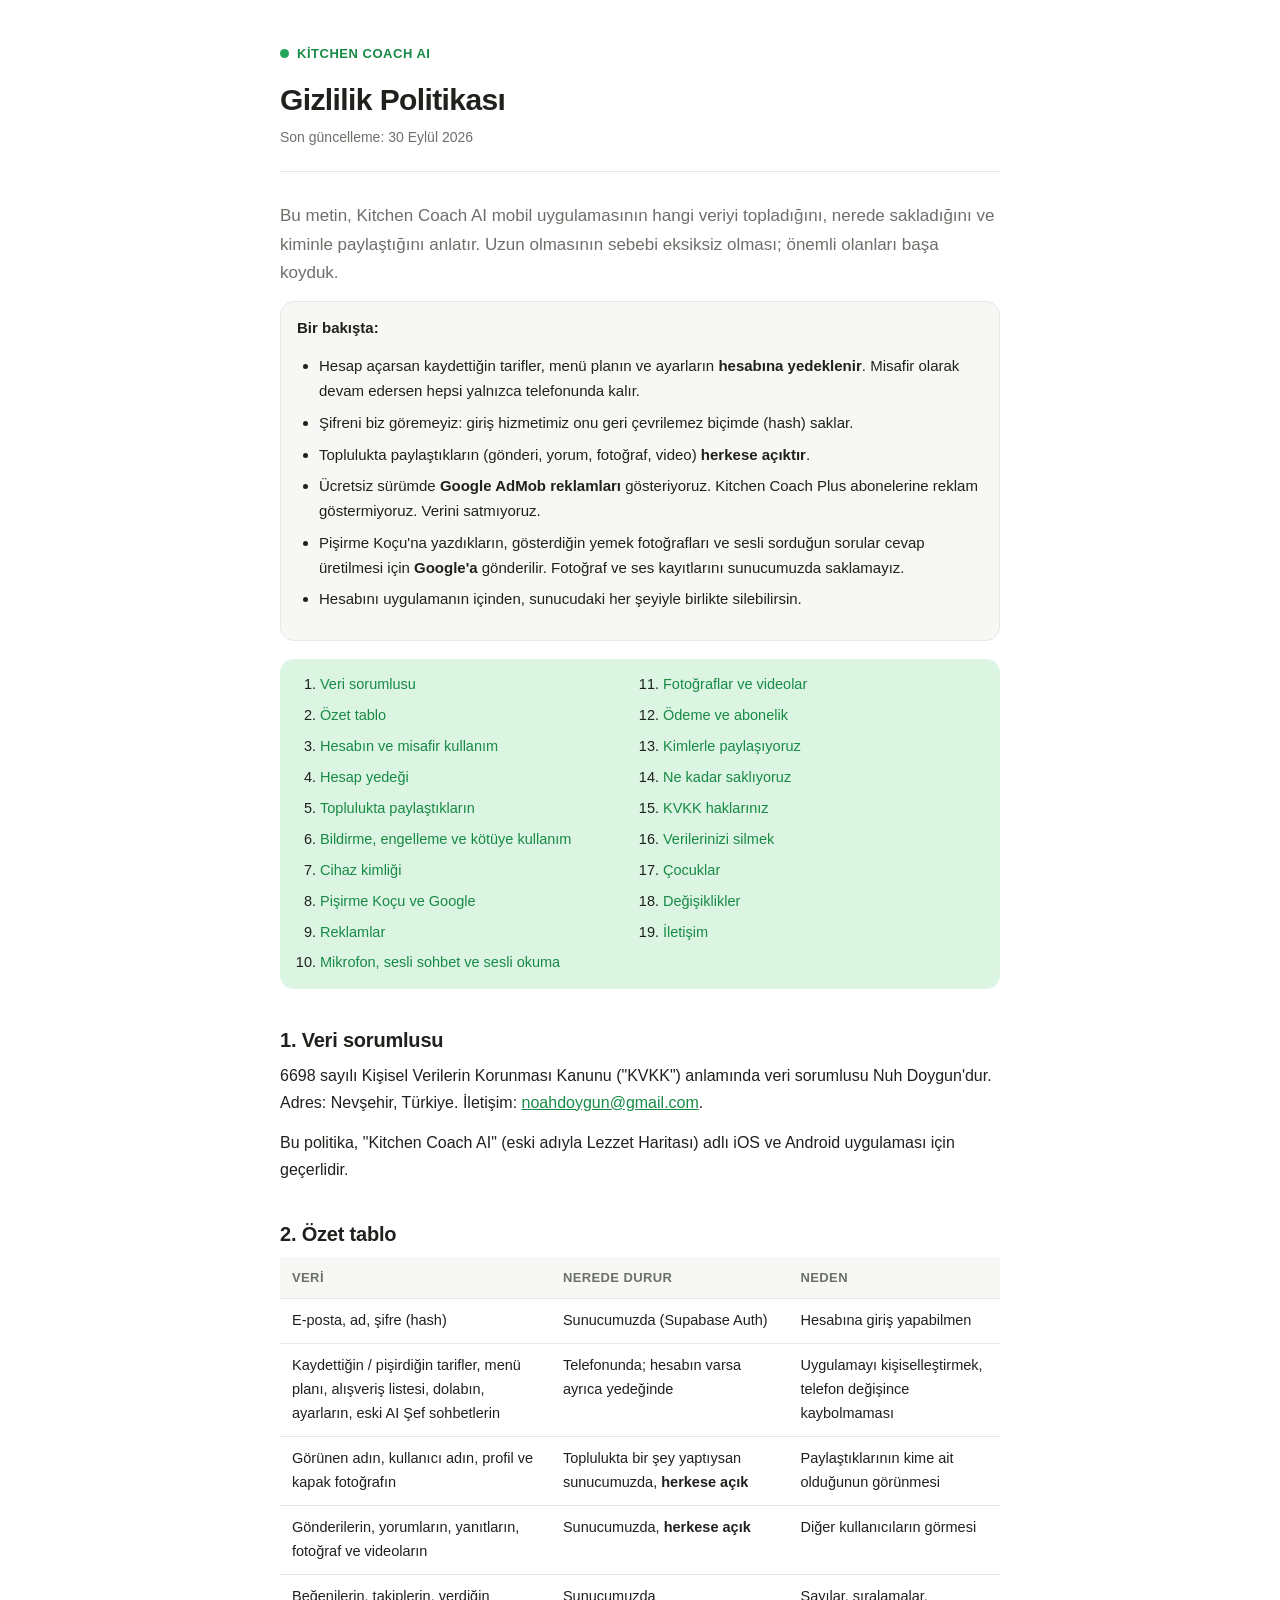
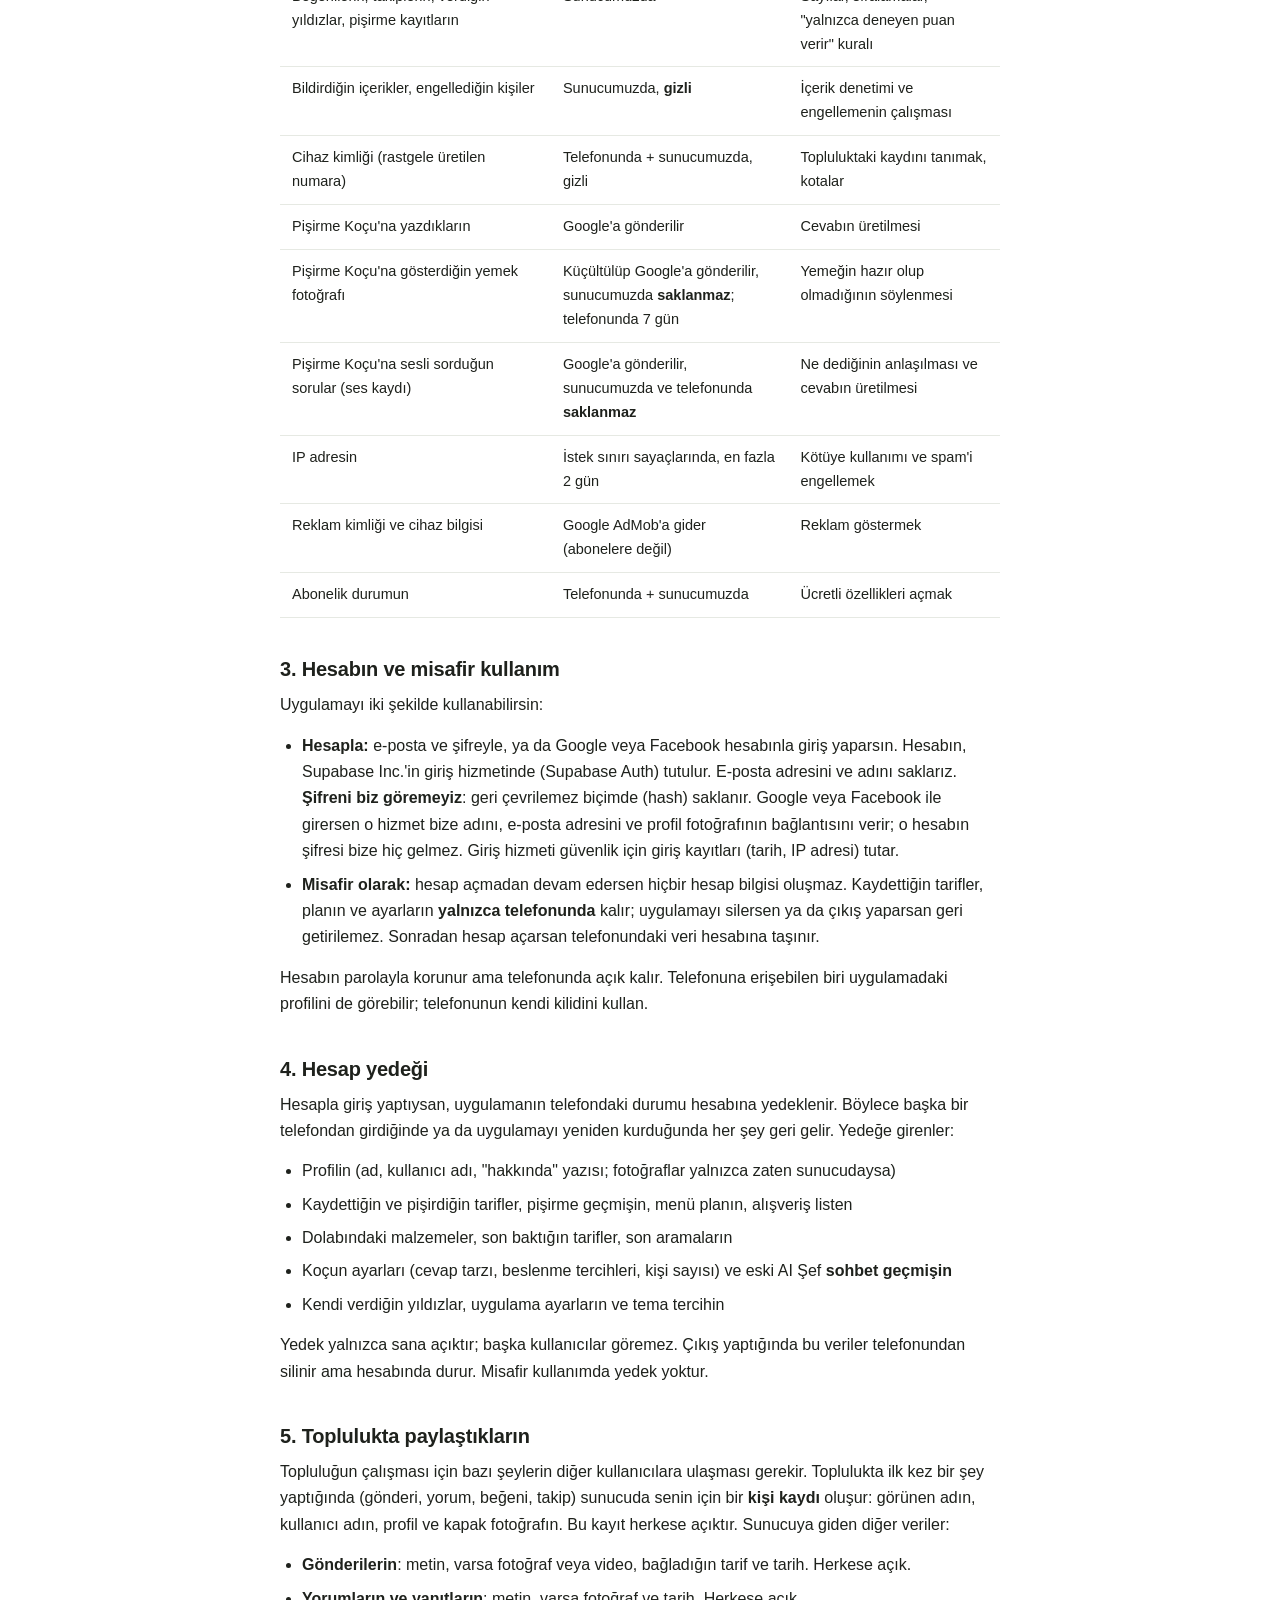
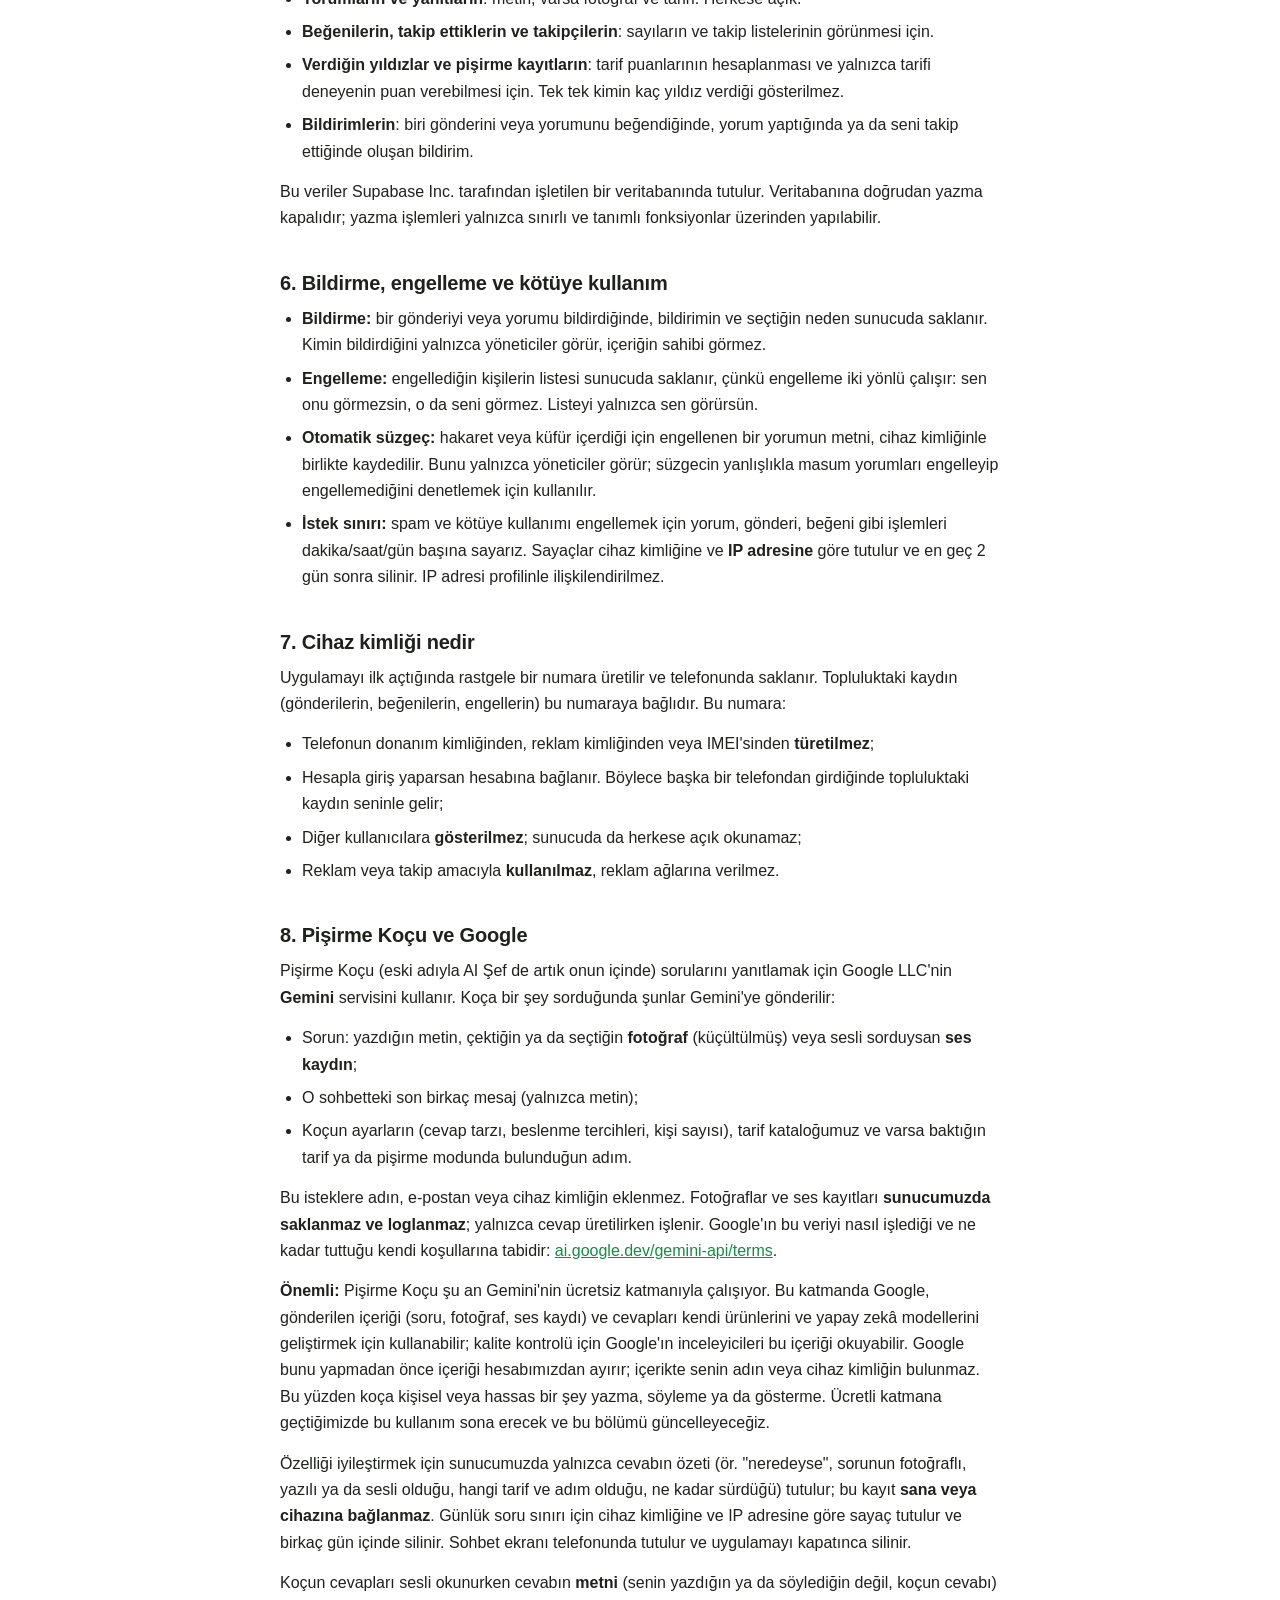
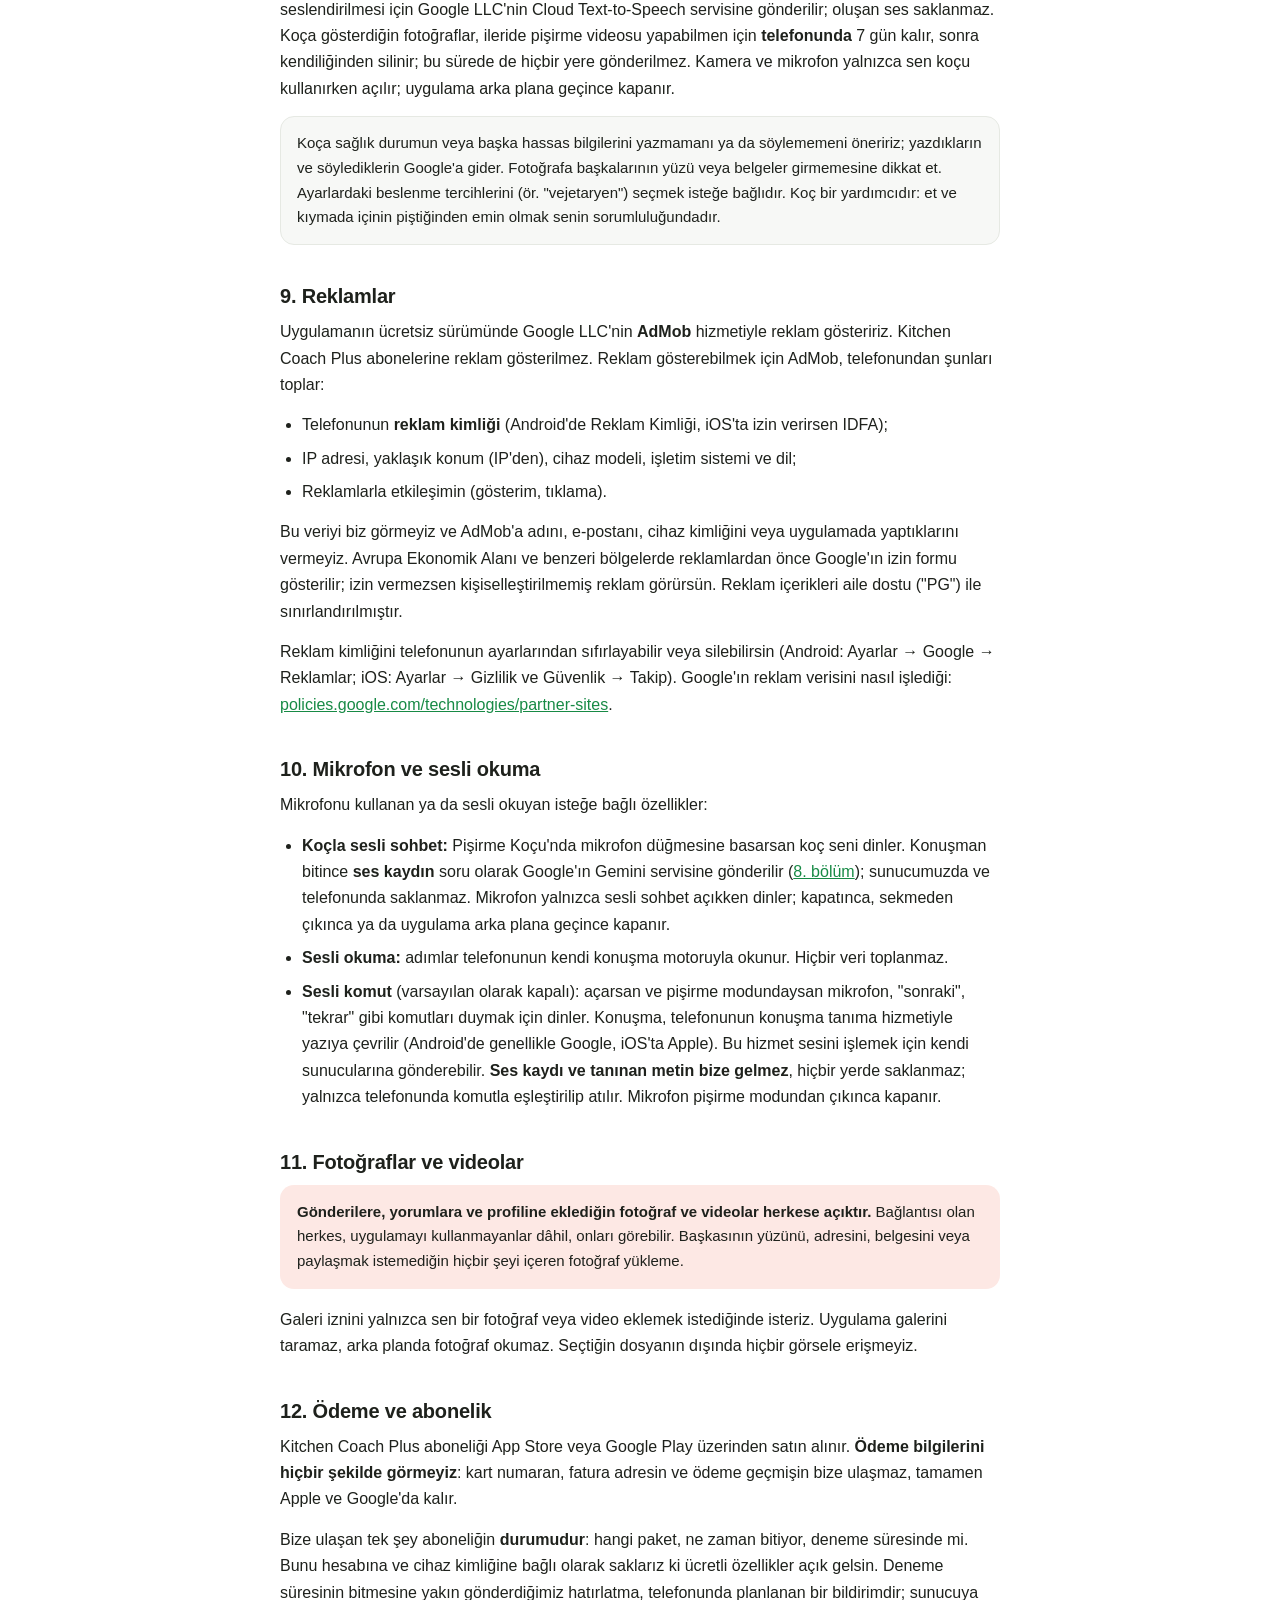
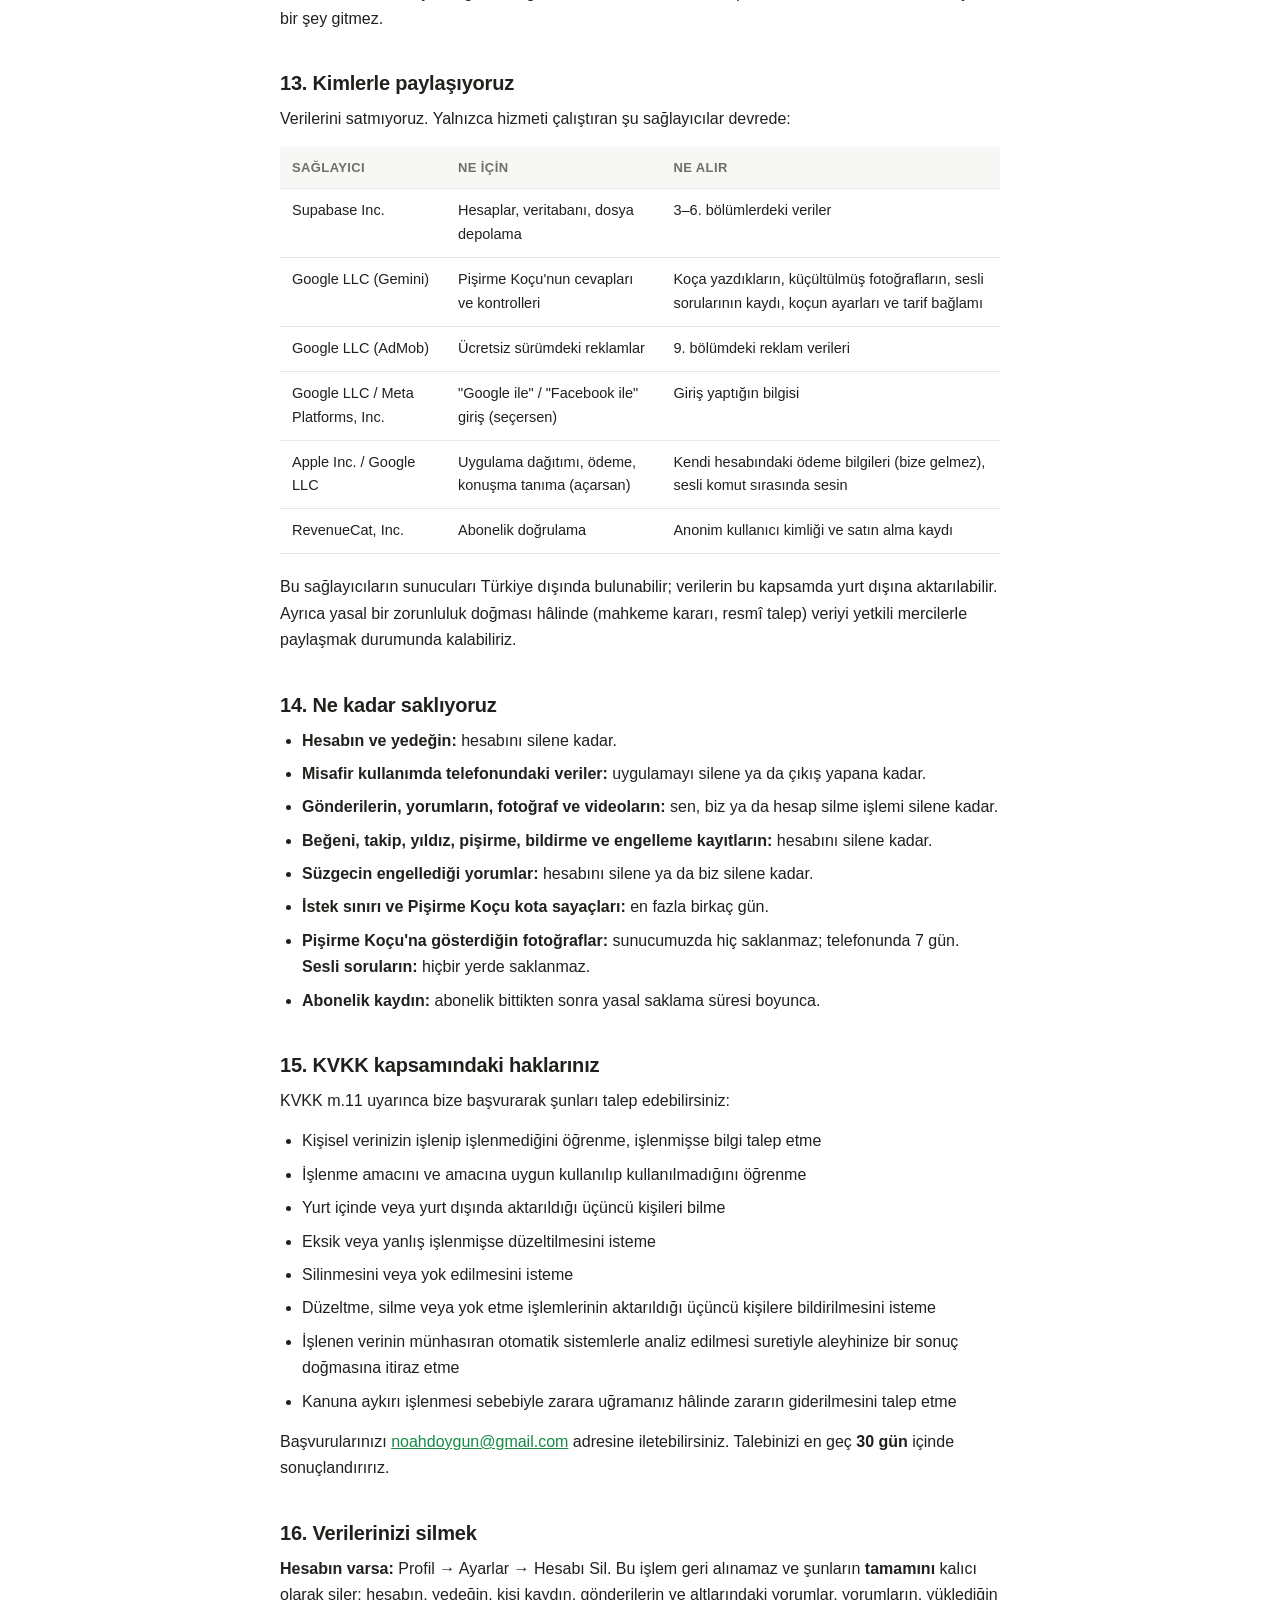
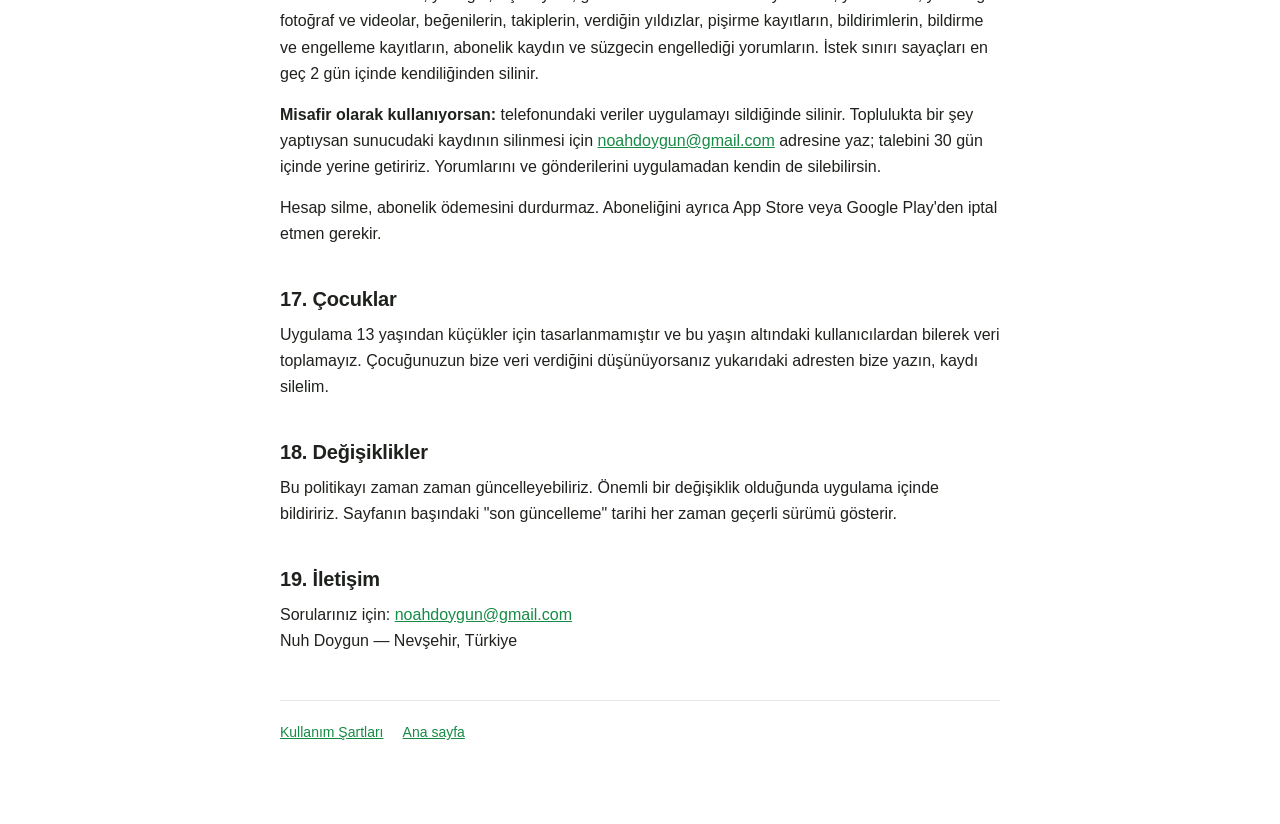
==== commit 8f3ccf2e: "Uygulamanın adı Kitchen Coach AI, aboneliğin adı Kitchen Coach Plus oldu Co-Authored-By: Claude Opus" ====
--- a/gizlilik.html
+++ b/gizlilik.html
@@ -3,23 +3,23 @@
   <head>
     <meta charset="utf-8" />
     <meta name="viewport" content="width=device-width, initial-scale=1" />
-    <title>Gizlilik Politikası — Lezzet Haritası</title>
+    <title>Gizlilik Politikası — Kitchen Coach AI</title>
     <meta
       name="description"
-      content="Lezzet Haritası uygulamasının hangi veriyi topladığı, nerede sakladığı ve kiminle paylaştığı."
+      content="Kitchen Coach AI uygulamasının hangi veriyi topladığı, nerede sakladığı ve kiminle paylaştığı."
     />
     <link rel="stylesheet" href="style.css" />
   </head>
   <body>
     <div class="wrap">
       <header class="top">
-        <a class="brand" href="index.html"><span class="dot"></span> Lezzet Haritası</a>
+        <a class="brand" href="index.html"><span class="dot"></span> Kitchen Coach AI</a>
         <h1>Gizlilik Politikası</h1>
         <p class="updated">Son güncelleme: 30 Eylül 2026</p>
       </header>
 
       <p class="lede">
-        Bu metin, Lezzet Haritası mobil uygulamasının hangi veriyi topladığını, nerede sakladığını ve kiminle
+        Bu metin, Kitchen Coach AI mobil uygulamasının hangi veriyi topladığını, nerede sakladığını ve kiminle
         paylaştığını anlatır. Uzun olmasının sebebi eksiksiz olması; önemli olanları başa koyduk.
       </p>
 
@@ -29,7 +29,7 @@
           <li>Hesap açarsan kaydettiğin tarifler, menü planın ve ayarların <strong>hesabına yedeklenir</strong>. Misafir olarak devam edersen hepsi yalnızca telefonunda kalır.</li>
           <li>Şifreni biz göremeyiz: giriş hizmetimiz onu geri çevrilemez biçimde (hash) saklar.</li>
           <li>Toplulukta paylaştıkların (gönderi, yorum, fotoğraf, video) <strong>herkese açıktır</strong>.</li>
-          <li>Ücretsiz sürümde <strong>Google AdMob reklamları</strong> gösteriyoruz. Lezzet Plus abonelerine reklam göstermiyoruz. Verini satmıyoruz.</li>
+          <li>Ücretsiz sürümde <strong>Google AdMob reklamları</strong> gösteriyoruz. Kitchen Coach Plus abonelerine reklam göstermiyoruz. Verini satmıyoruz.</li>
           <li>Pişirme Koçu'na yazdıkların, gösterdiğin yemek fotoğrafları ve sesli sorduğun sorular cevap üretilmesi için <strong>Google'a</strong> gönderilir. Fotoğraf ve ses kayıtlarını sunucumuzda saklamayız.</li>
           <li>Hesabını uygulamanın içinden, sunucudaki her şeyiyle birlikte silebilirsin.</li>
         </ul>
@@ -66,7 +66,7 @@
         Nevşehir, Türkiye. İletişim:
         <a href="mailto:noahdoygun@gmail.com">noahdoygun@gmail.com</a>.
       </p>
-      <p>Bu politika, "Lezzet Haritası" adlı iOS ve Android uygulaması için geçerlidir.</p>
+      <p>Bu politika, "Kitchen Coach AI" (eski adıyla Lezzet Haritası) adlı iOS ve Android uygulaması için geçerlidir.</p>
 
       <h2 id="ozet">2. Özet tablo</h2>
       <table>
@@ -284,7 +284,7 @@
 
       <h2 id="reklam">9. Reklamlar</h2>
       <p>
-        Uygulamanın ücretsiz sürümünde Google LLC'nin <strong>AdMob</strong> hizmetiyle reklam gösteririz. Lezzet Plus
+        Uygulamanın ücretsiz sürümünde Google LLC'nin <strong>AdMob</strong> hizmetiyle reklam gösteririz. Kitchen Coach Plus
         abonelerine reklam gösterilmez. Reklam gösterebilmek için AdMob, telefonundan şunları toplar:
       </p>
       <ul>
@@ -341,7 +341,7 @@
 
       <h2 id="abonelik">12. Ödeme ve abonelik</h2>
       <p>
-        Lezzet Plus aboneliği App Store veya Google Play üzerinden satın alınır. <strong>Ödeme bilgilerini hiçbir
+        Kitchen Coach Plus aboneliği App Store veya Google Play üzerinden satın alınır. <strong>Ödeme bilgilerini hiçbir
         şekilde görmeyiz</strong>: kart numaran, fatura adresin ve ödeme geçmişin bize ulaşmaz, tamamen Apple ve
         Google'da kalır.
       </p>
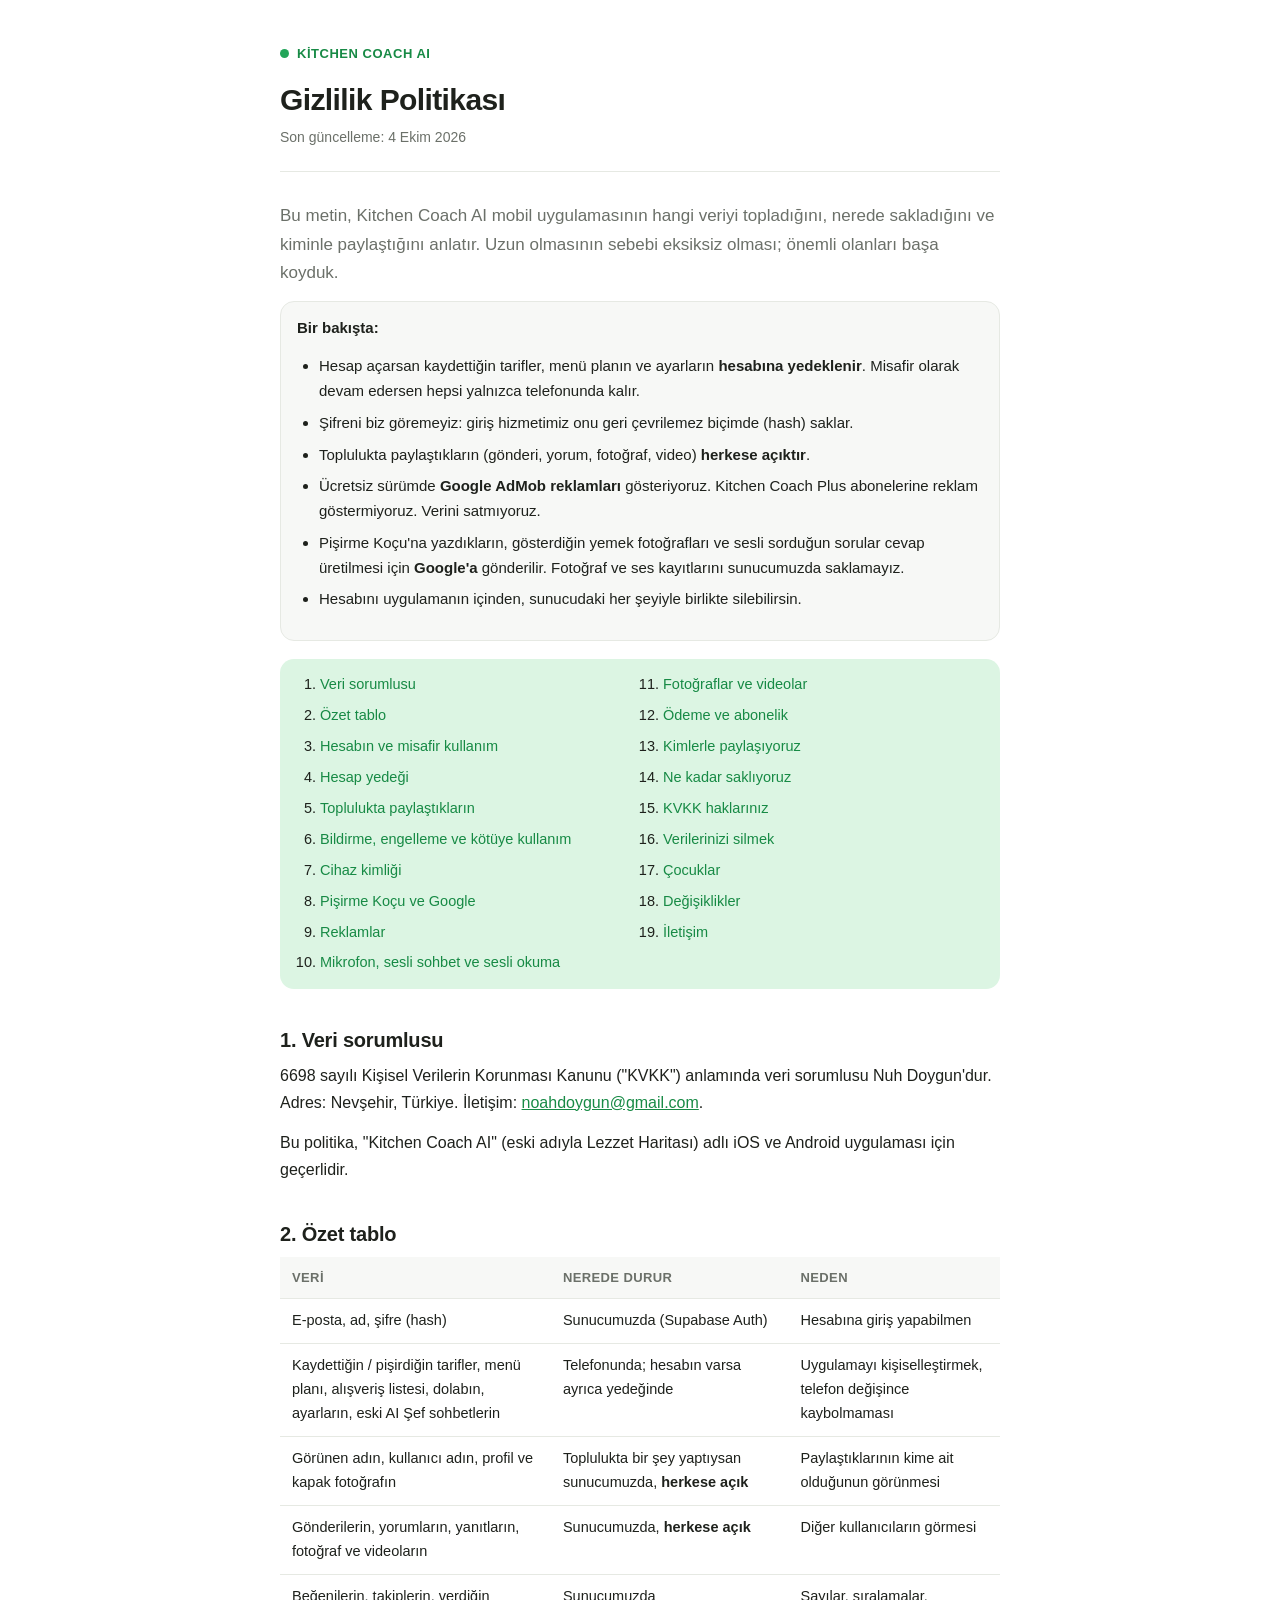
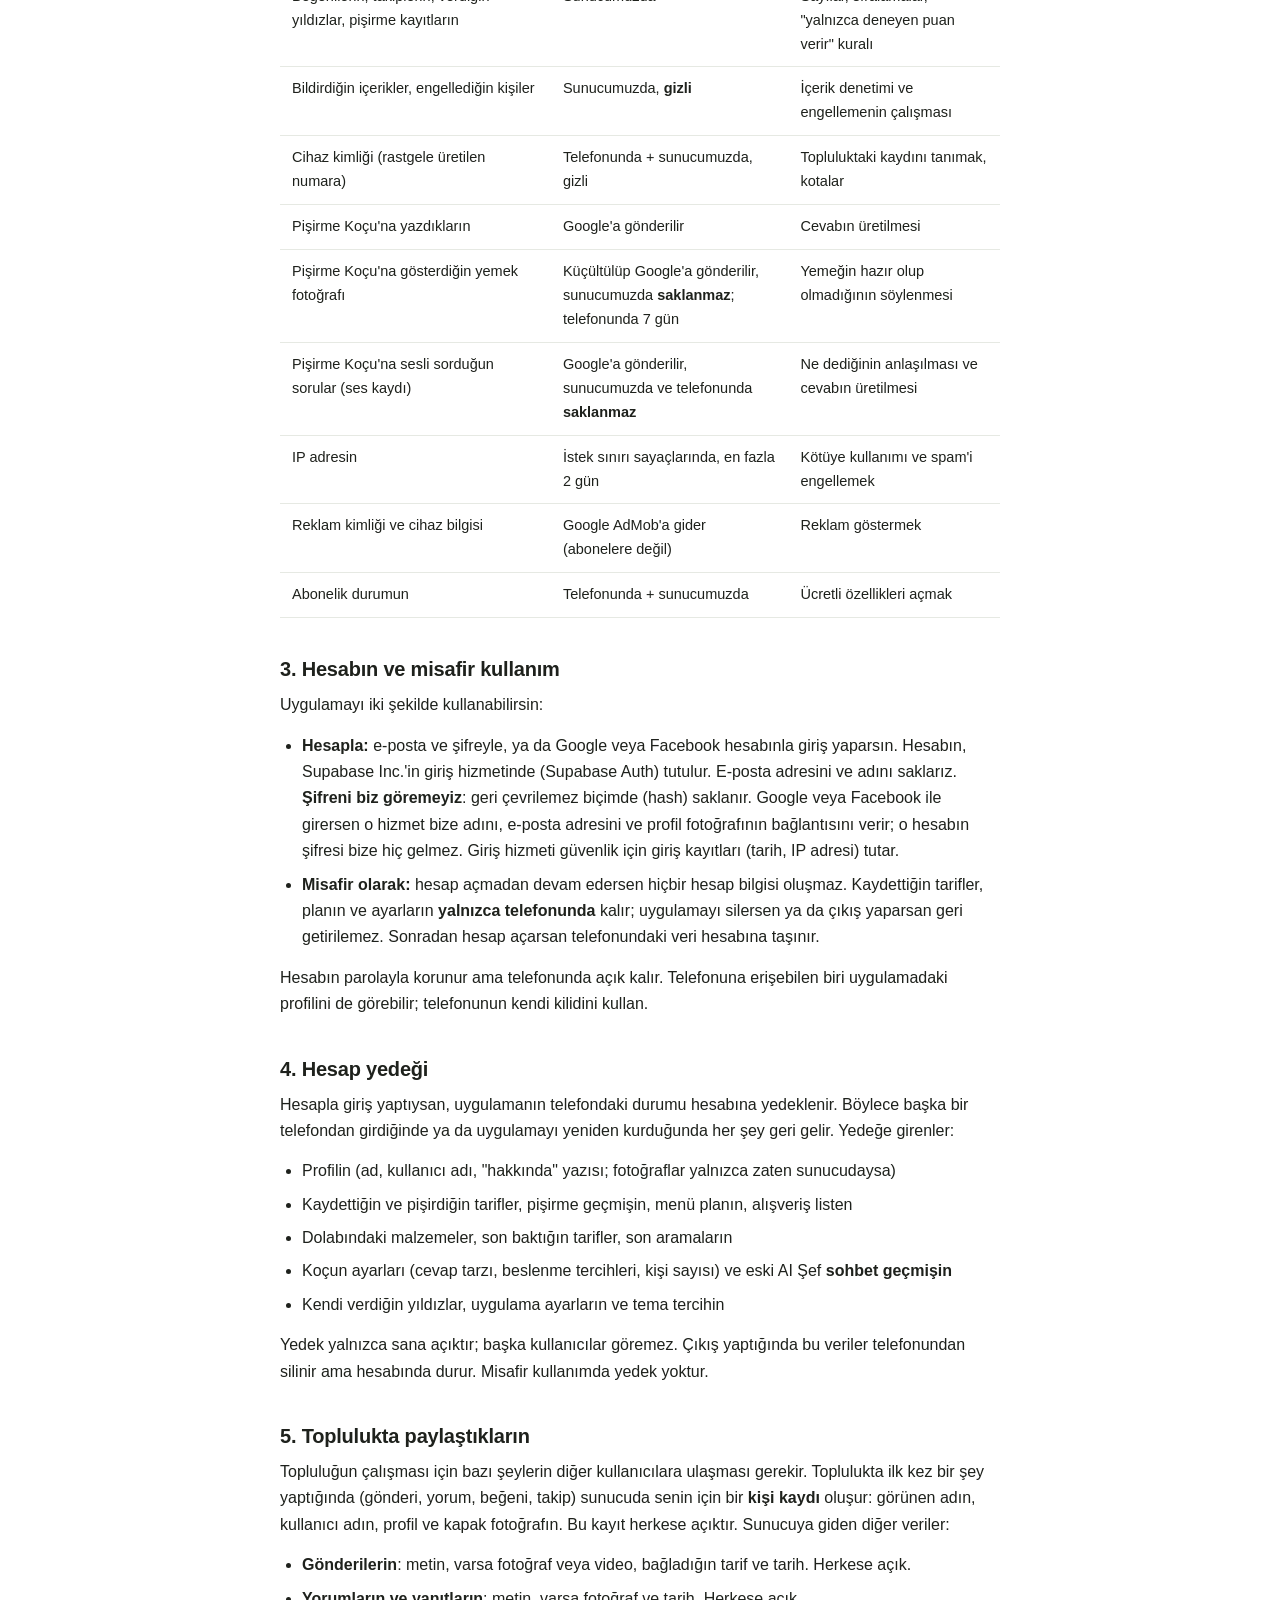
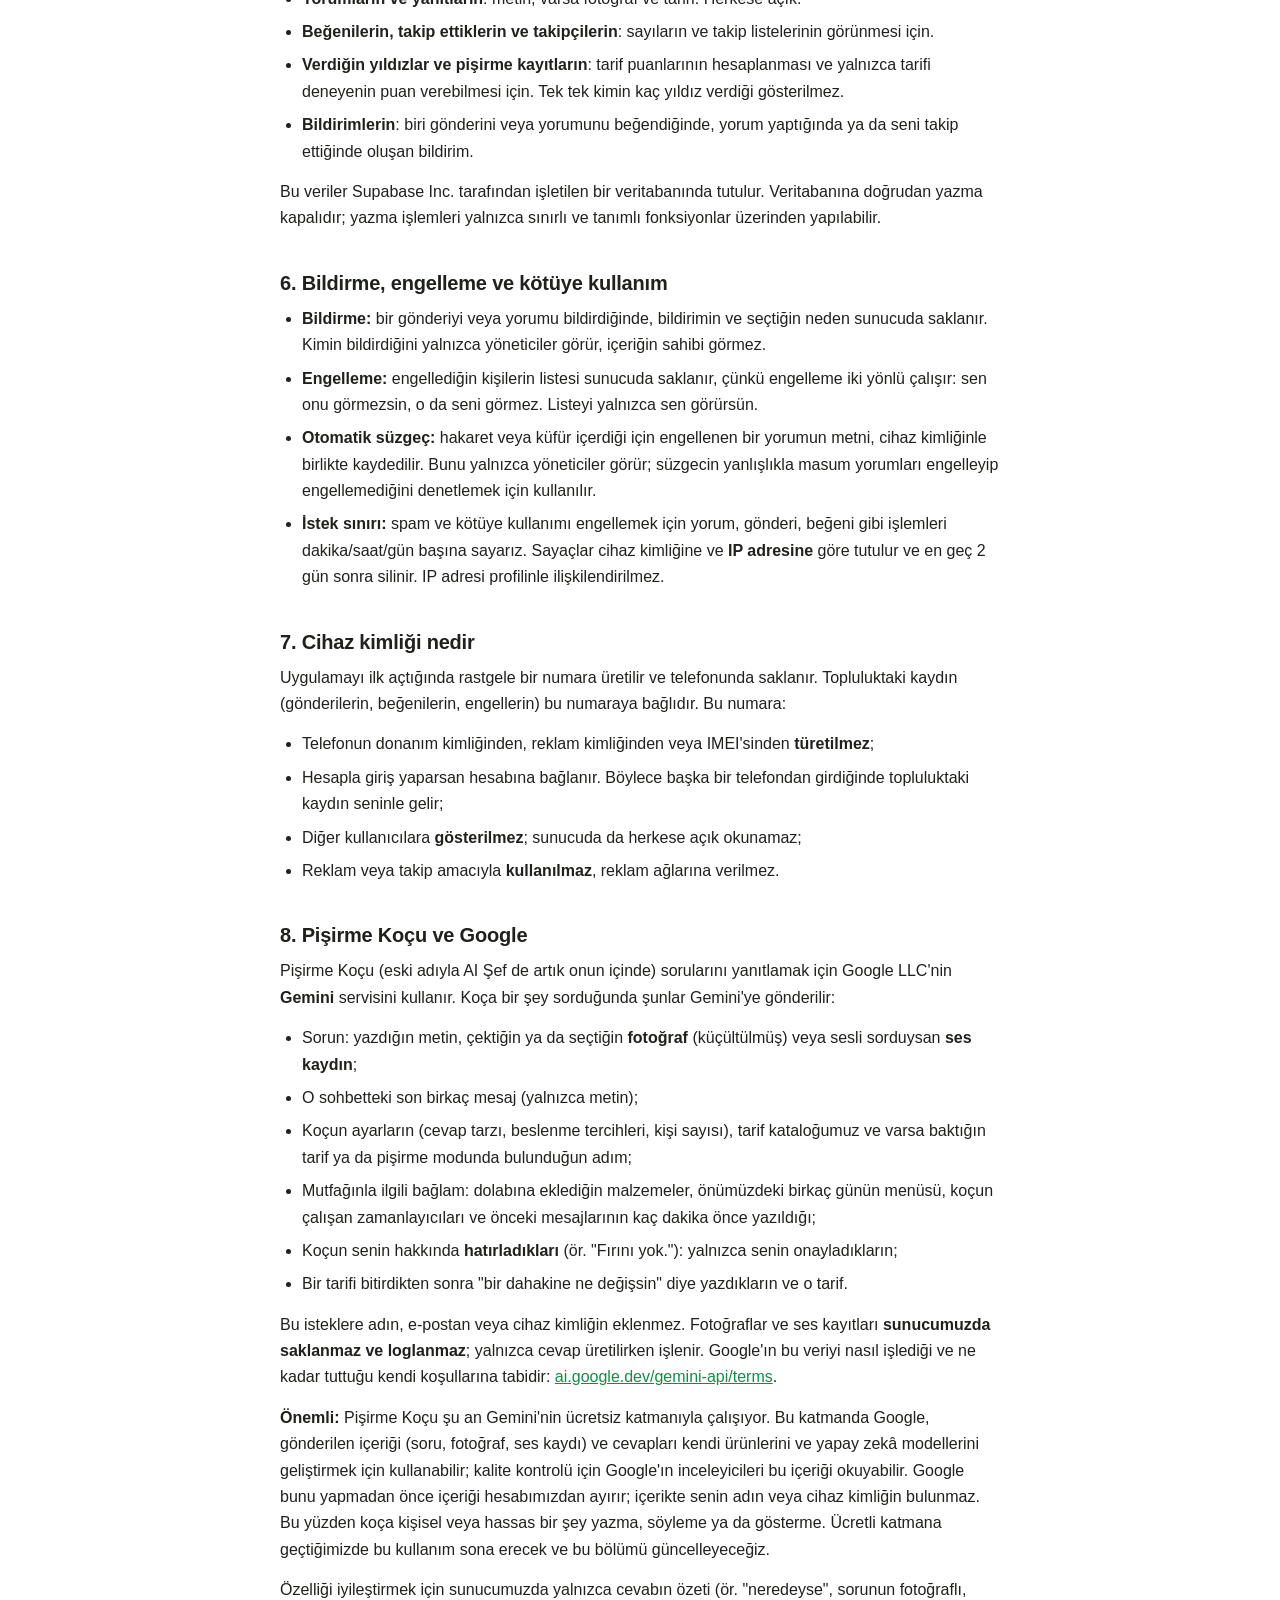
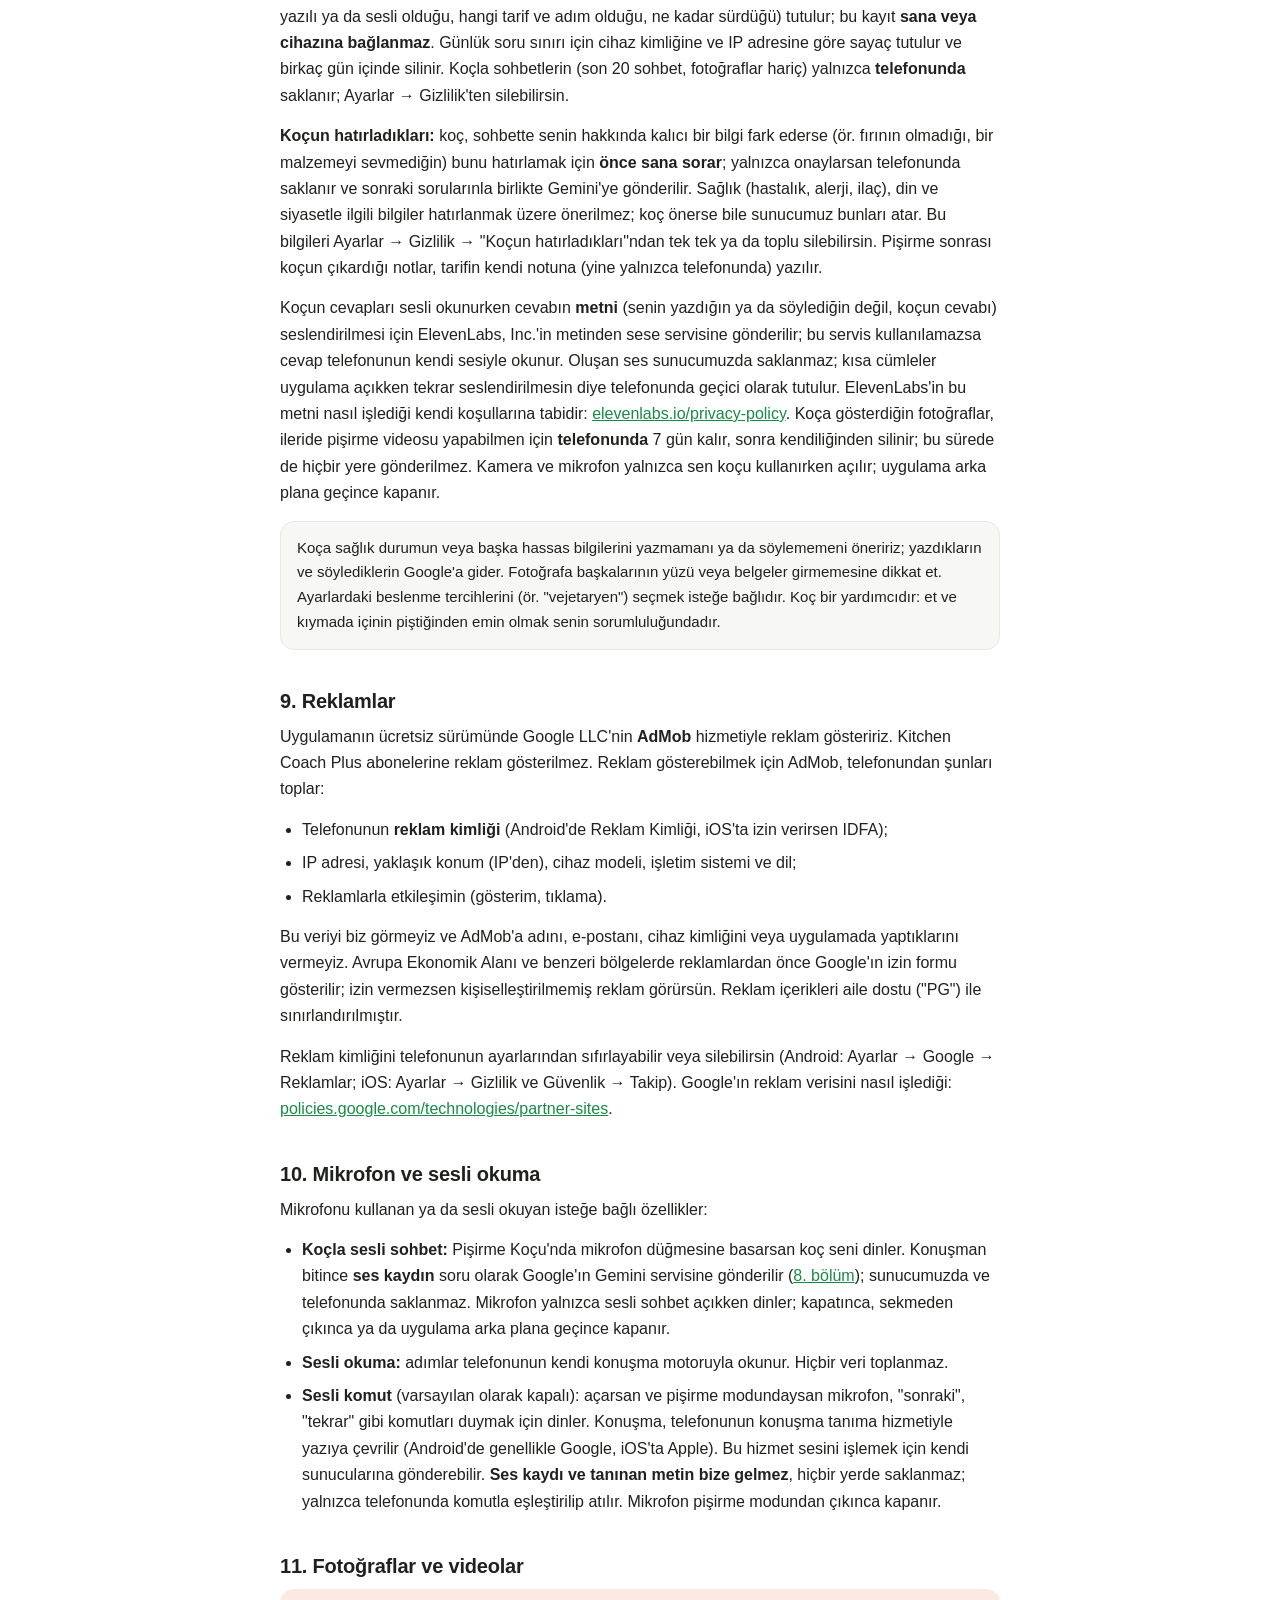
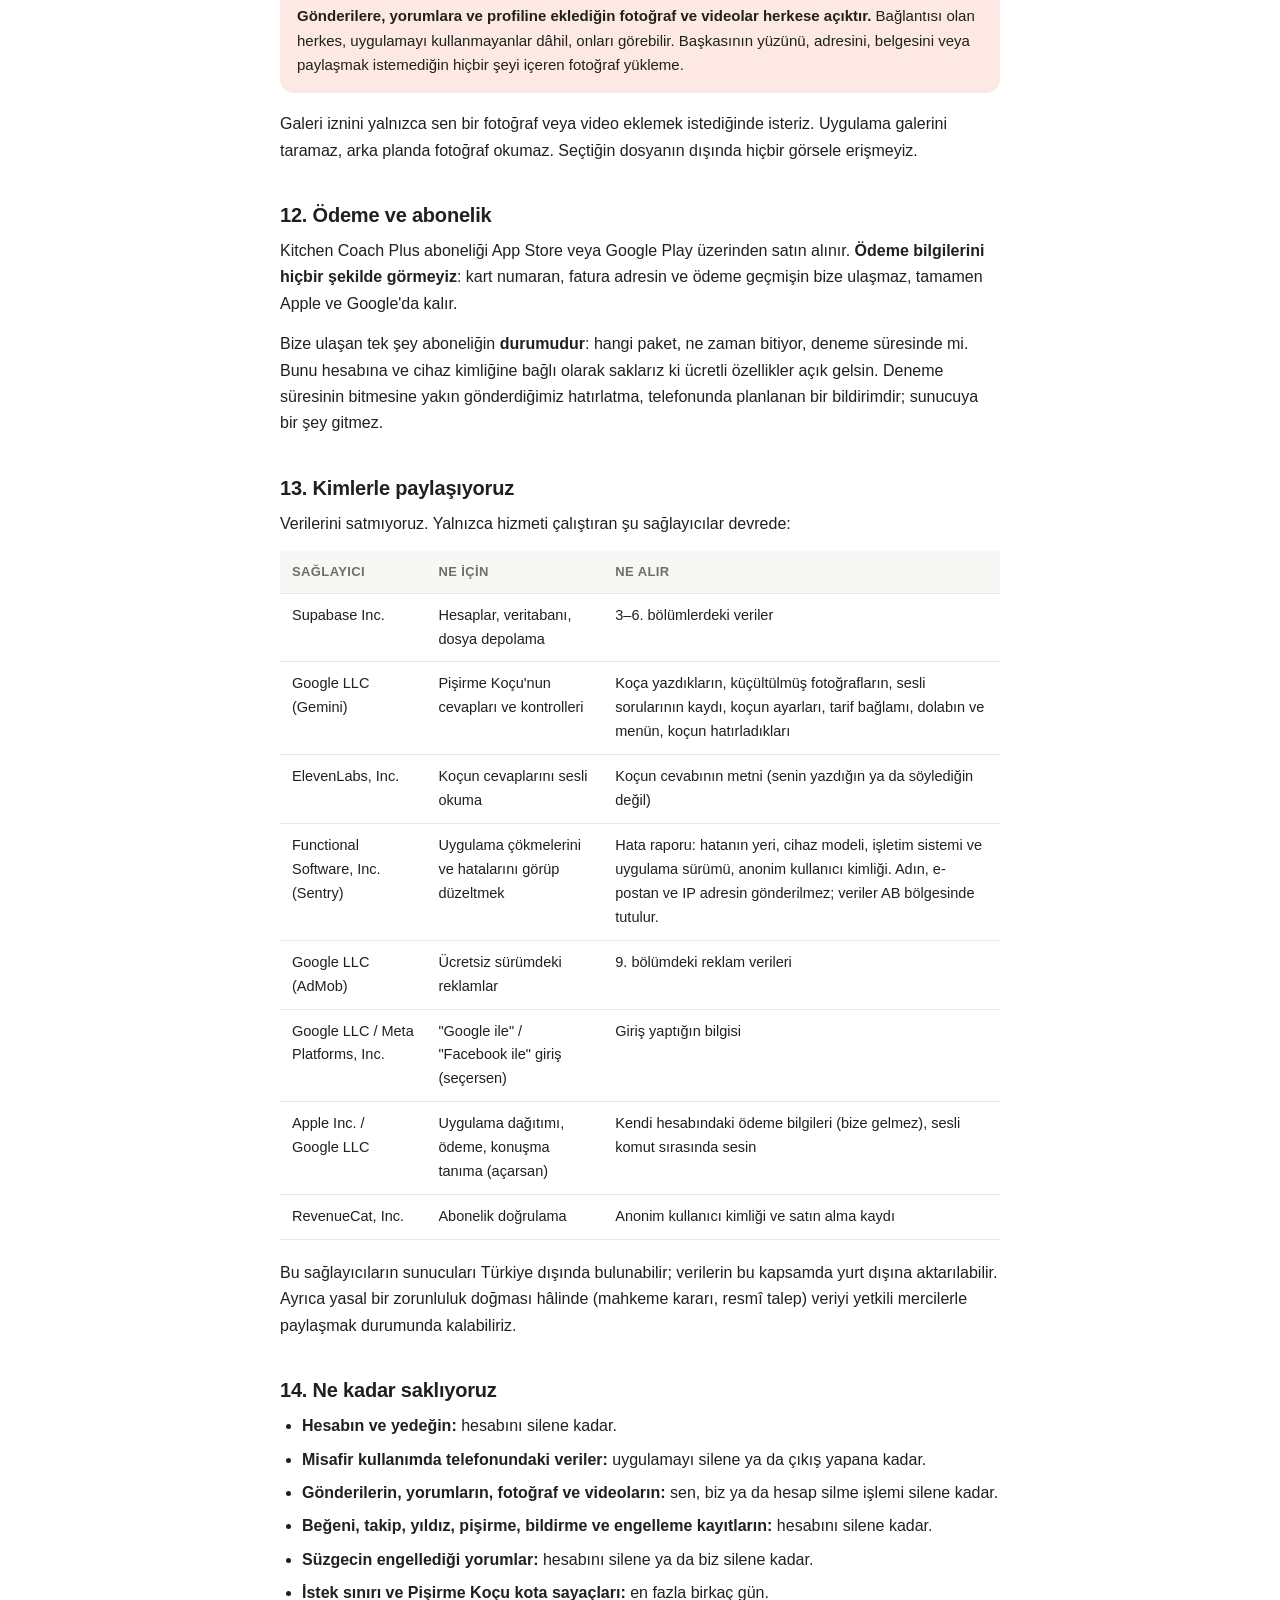
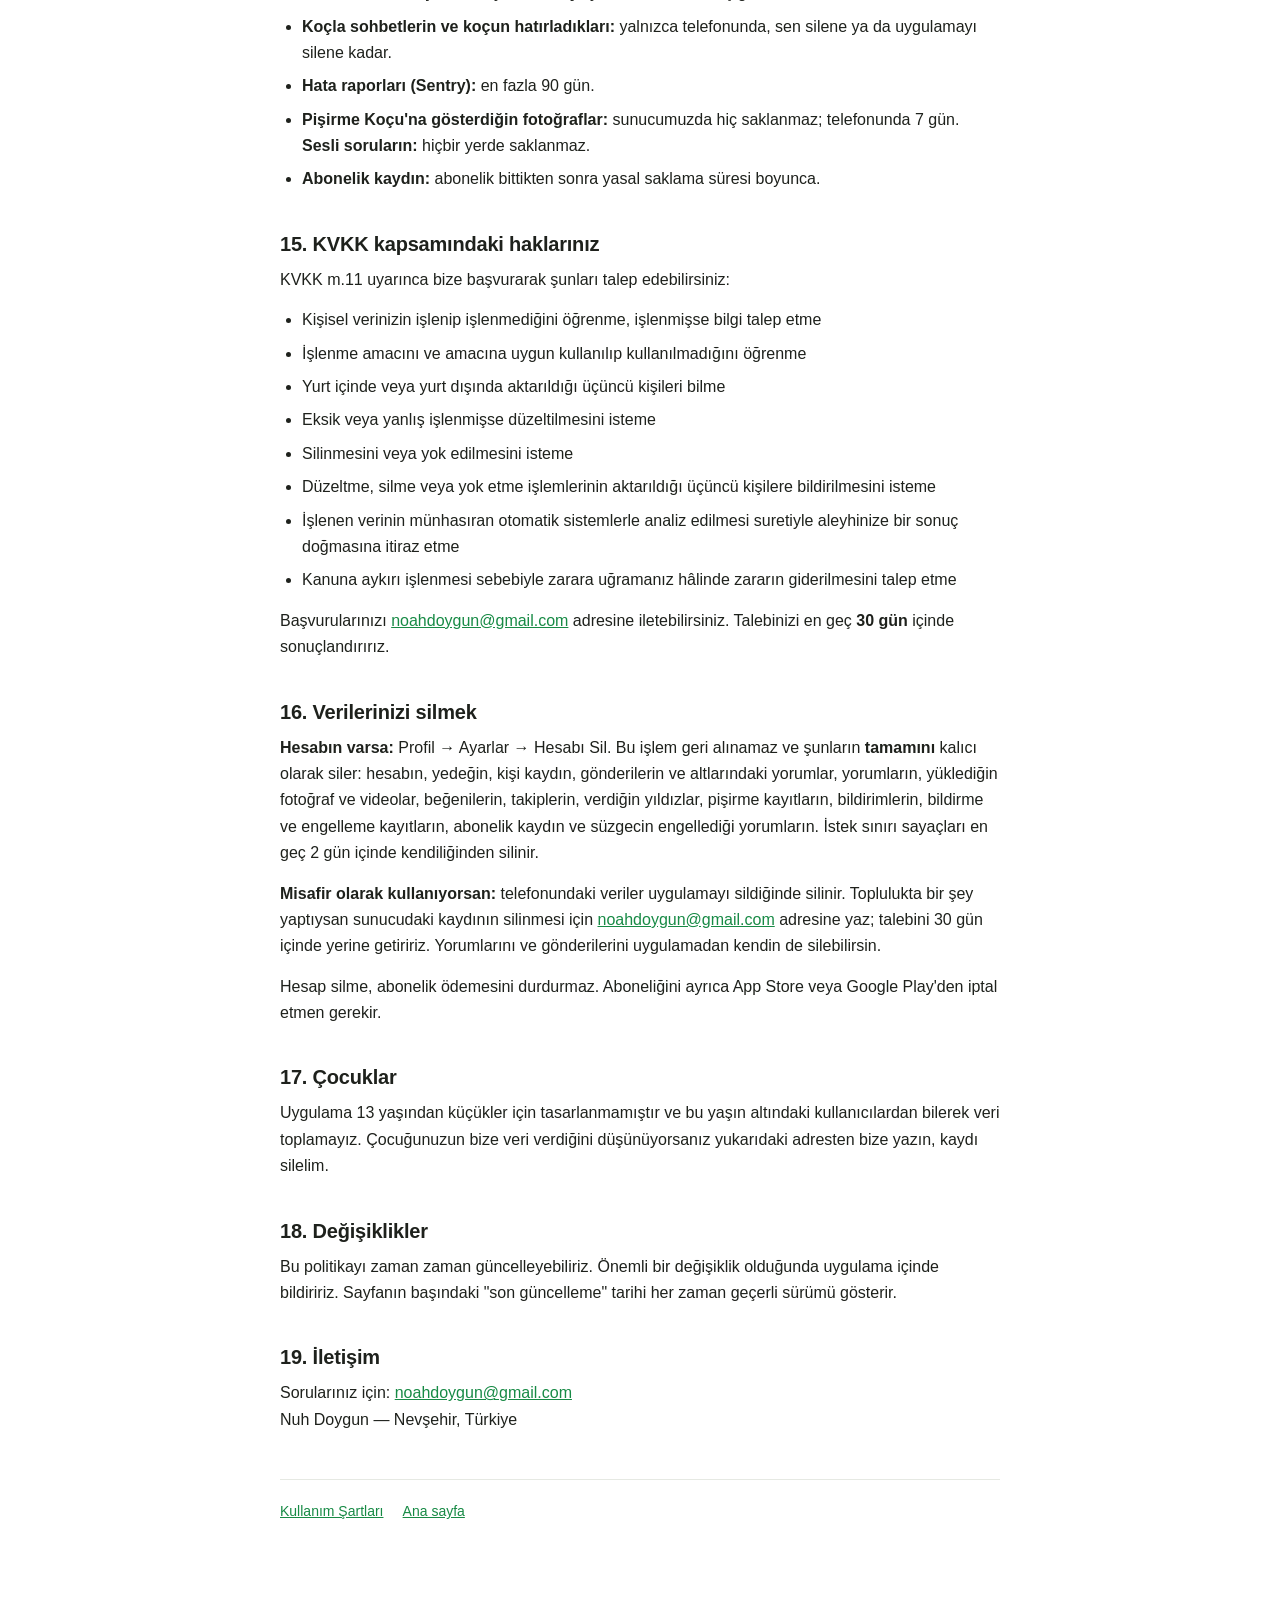
==== commit 859f2123: "Gizlilik: ElevenLabs (koçun sesi), Sentry, koçun hatırladıkları, mutfak bağlamı ve saklanan sohbetle" ====
--- a/gizlilik.html
+++ b/gizlilik.html
@@ -15,7 +15,7 @@
       <header class="top">
         <a class="brand" href="index.html"><span class="dot"></span> Kitchen Coach AI</a>
         <h1>Gizlilik Politikası</h1>
-        <p class="updated">Son güncelleme: 30 Eylül 2026</p>
+        <p class="updated">Son güncelleme: 4 Ekim 2026</p>
       </header>
 
       <p class="lede">
@@ -244,7 +244,10 @@
       <ul>
         <li>Sorun: yazdığın metin, çektiğin ya da seçtiğin <strong>fotoğraf</strong> (küçültülmüş) veya sesli sorduysan <strong>ses kaydın</strong>;</li>
         <li>O sohbetteki son birkaç mesaj (yalnızca metin);</li>
-        <li>Koçun ayarların (cevap tarzı, beslenme tercihleri, kişi sayısı), tarif kataloğumuz ve varsa baktığın tarif ya da pişirme modunda bulunduğun adım.</li>
+        <li>Koçun ayarların (cevap tarzı, beslenme tercihleri, kişi sayısı), tarif kataloğumuz ve varsa baktığın tarif ya da pişirme modunda bulunduğun adım;</li>
+        <li>Mutfağınla ilgili bağlam: dolabına eklediğin malzemeler, önümüzdeki birkaç günün menüsü, koçun çalışan zamanlayıcıları ve önceki mesajlarının kaç dakika önce yazıldığı;</li>
+        <li>Koçun senin hakkında <strong>hatırladıkları</strong> (ör. "Fırını yok."): yalnızca senin onayladıkların;</li>
+        <li>Bir tarifi bitirdikten sonra "bir dahakine ne değişsin" diye yazdıkların ve o tarif.</li>
       </ul>
       <p>
         Bu isteklere adın, e-postan veya cihaz kimliğin eklenmez. Fotoğraflar ve ses kayıtları <strong>sunucumuzda
@@ -264,11 +267,24 @@
         Özelliği iyileştirmek için sunucumuzda yalnızca cevabın özeti (ör. "neredeyse", sorunun fotoğraflı, yazılı ya
         da sesli olduğu, hangi tarif ve adım olduğu, ne kadar sürdüğü) tutulur; bu kayıt <strong>sana veya cihazına
         bağlanmaz</strong>. Günlük soru sınırı için cihaz kimliğine ve IP adresine göre sayaç tutulur ve birkaç gün
-        içinde silinir. Sohbet ekranı telefonunda tutulur ve uygulamayı kapatınca silinir.
+        içinde silinir. Koçla sohbetlerin (son 20 sohbet, fotoğraflar hariç) yalnızca <strong>telefonunda</strong>
+        saklanır; Ayarlar → Gizlilik'ten silebilirsin.
+      </p>
+      <p id="kocun-hafizasi">
+        <strong>Koçun hatırladıkları:</strong> koç, sohbette senin hakkında kalıcı bir bilgi fark ederse (ör. fırının
+        olmadığı, bir malzemeyi sevmediğin) bunu hatırlamak için <strong>önce sana sorar</strong>; yalnızca onaylarsan
+        telefonunda saklanır ve sonraki sorularınla birlikte Gemini'ye gönderilir. Sağlık (hastalık, alerji, ilaç),
+        din ve siyasetle ilgili bilgiler hatırlanmak üzere önerilmez; koç önerse bile sunucumuz bunları atar. Bu
+        bilgileri Ayarlar → Gizlilik → "Koçun hatırladıkları"ndan tek tek ya da toplu silebilirsin. Pişirme sonrası
+        koçun çıkardığı notlar, tarifin kendi notuna (yine yalnızca telefonunda) yazılır.
       </p>
       <p>
         Koçun cevapları sesli okunurken cevabın <strong>metni</strong> (senin yazdığın ya da söylediğin değil, koçun
-        cevabı) seslendirilmesi için Google LLC'nin Cloud Text-to-Speech servisine gönderilir; oluşan ses saklanmaz.
+        cevabı) seslendirilmesi için ElevenLabs, Inc.'in metinden sese servisine gönderilir; bu servis kullanılamazsa
+        cevap telefonunun kendi sesiyle okunur. Oluşan ses sunucumuzda saklanmaz; kısa cümleler uygulama açıkken
+        tekrar seslendirilmesin diye telefonunda geçici olarak tutulur. ElevenLabs'in bu metni nasıl işlediği kendi
+        koşullarına tabidir:
+        <a href="https://elevenlabs.io/privacy-policy" target="_blank" rel="noopener">elevenlabs.io/privacy-policy</a>.
         Koça gösterdiğin fotoğraflar, ileride pişirme videosu yapabilmen için <strong>telefonunda</strong> 7 gün kalır,
         sonra kendiliğinden silinir; bu sürede de hiçbir yere gönderilmez. Kamera ve mikrofon yalnızca sen koçu
         kullanırken açılır; uygulama arka plana geçince kapanır.
@@ -370,7 +386,17 @@
           <tr>
             <td data-label="Sağlayıcı">Google LLC (Gemini)</td>
             <td data-label="Ne için">Pişirme Koçu'nun cevapları ve kontrolleri</td>
-            <td data-label="Ne alır">Koça yazdıkların, küçültülmüş fotoğrafların, sesli sorularının kaydı, koçun ayarları ve tarif bağlamı</td>
+            <td data-label="Ne alır">Koça yazdıkların, küçültülmüş fotoğrafların, sesli sorularının kaydı, koçun ayarları, tarif bağlamı, dolabın ve menün, koçun hatırladıkları</td>
+          </tr>
+          <tr>
+            <td data-label="Sağlayıcı">ElevenLabs, Inc.</td>
+            <td data-label="Ne için">Koçun cevaplarını sesli okuma</td>
+            <td data-label="Ne alır">Koçun cevabının metni (senin yazdığın ya da söylediğin değil)</td>
+          </tr>
+          <tr>
+            <td data-label="Sağlayıcı">Functional Software, Inc. (Sentry)</td>
+            <td data-label="Ne için">Uygulama çökmelerini ve hatalarını görüp düzeltmek</td>
+            <td data-label="Ne alır">Hata raporu: hatanın yeri, cihaz modeli, işletim sistemi ve uygulama sürümü, anonim kullanıcı kimliği. Adın, e-postan ve IP adresin gönderilmez; veriler AB bölgesinde tutulur.</td>
           </tr>
           <tr>
             <td data-label="Sağlayıcı">Google LLC (AdMob)</td>
@@ -408,6 +434,8 @@
         <li><strong>Beğeni, takip, yıldız, pişirme, bildirme ve engelleme kayıtların:</strong> hesabını silene kadar.</li>
         <li><strong>Süzgecin engellediği yorumlar:</strong> hesabını silene ya da biz silene kadar.</li>
         <li><strong>İstek sınırı ve Pişirme Koçu kota sayaçları:</strong> en fazla birkaç gün.</li>
+        <li><strong>Koçla sohbetlerin ve koçun hatırladıkları:</strong> yalnızca telefonunda, sen silene ya da uygulamayı silene kadar.</li>
+        <li><strong>Hata raporları (Sentry):</strong> en fazla 90 gün.</li>
         <li><strong>Pişirme Koçu'na gösterdiğin fotoğraflar:</strong> sunucumuzda hiç saklanmaz; telefonunda 7 gün. <strong>Sesli soruların:</strong> hiçbir yerde saklanmaz.</li>
         <li><strong>Abonelik kaydın:</strong> abonelik bittikten sonra yasal saklama süresi boyunca.</li>
       </ul>
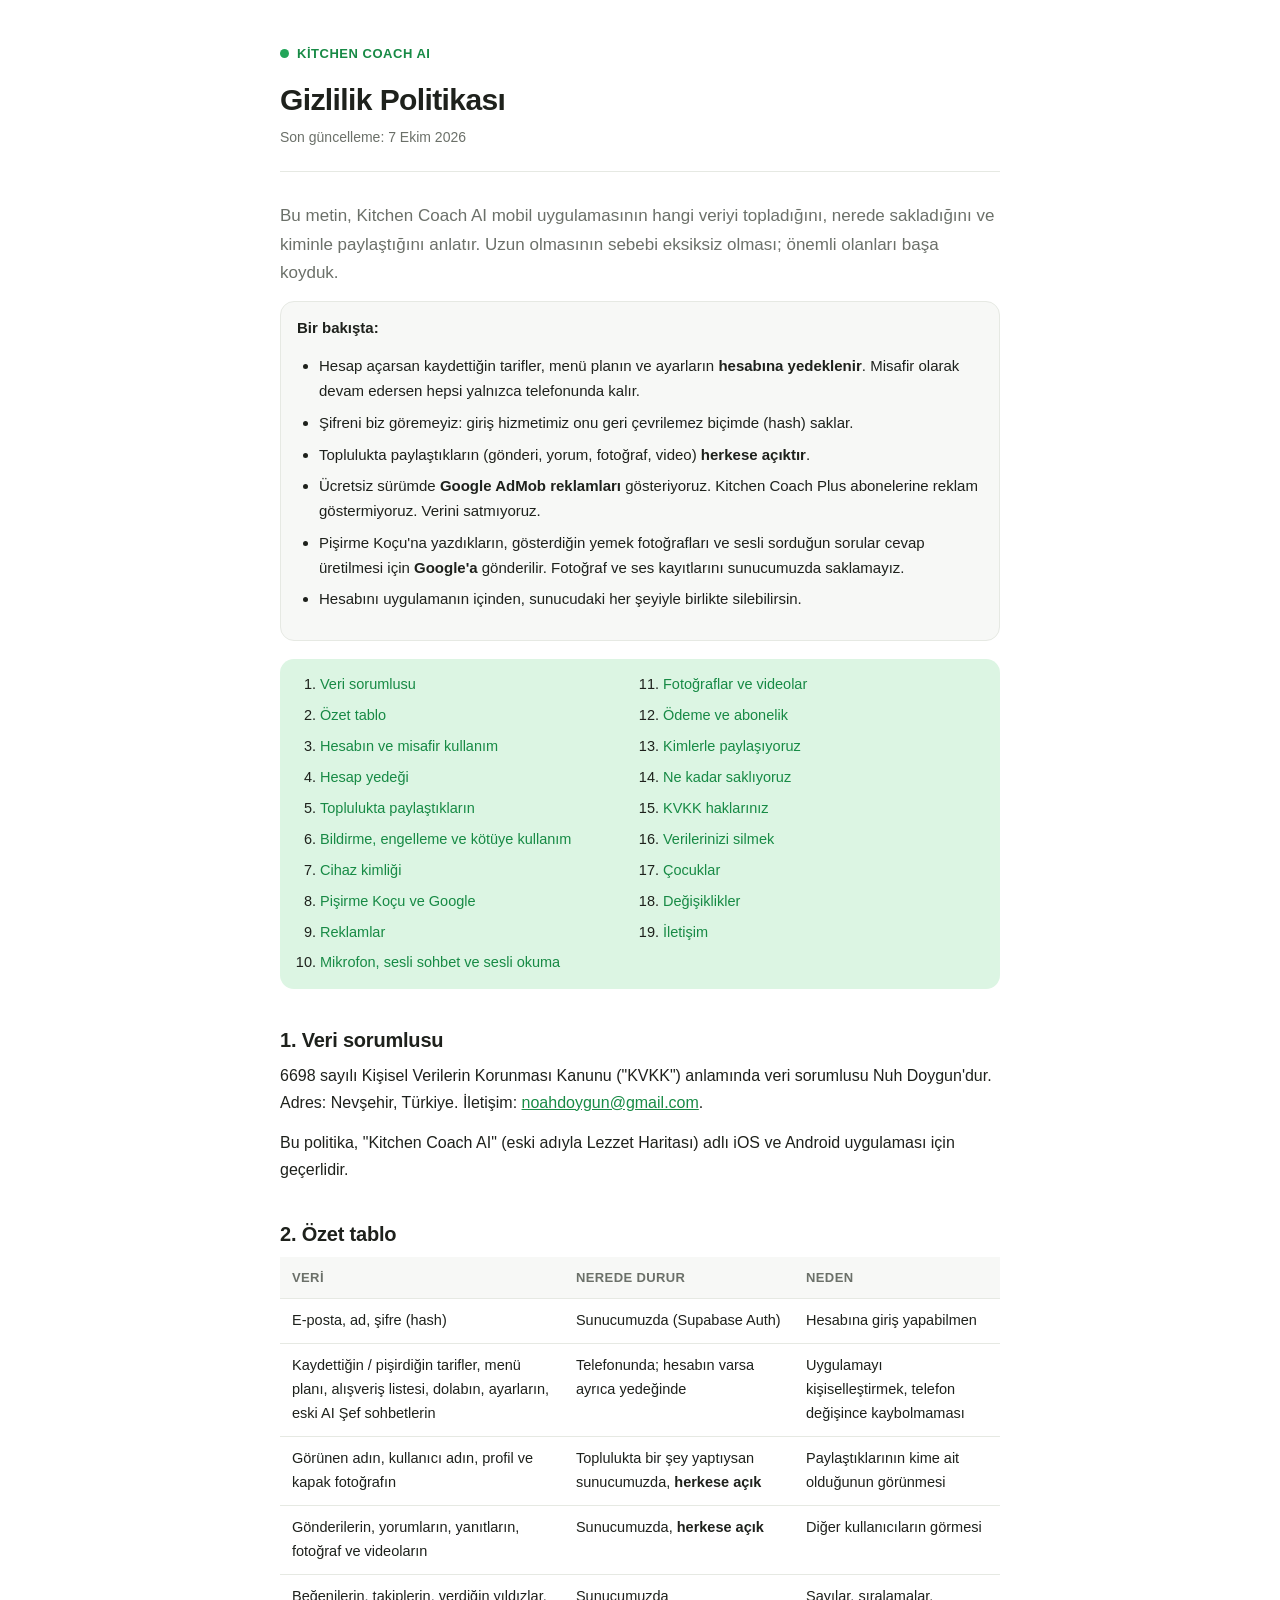
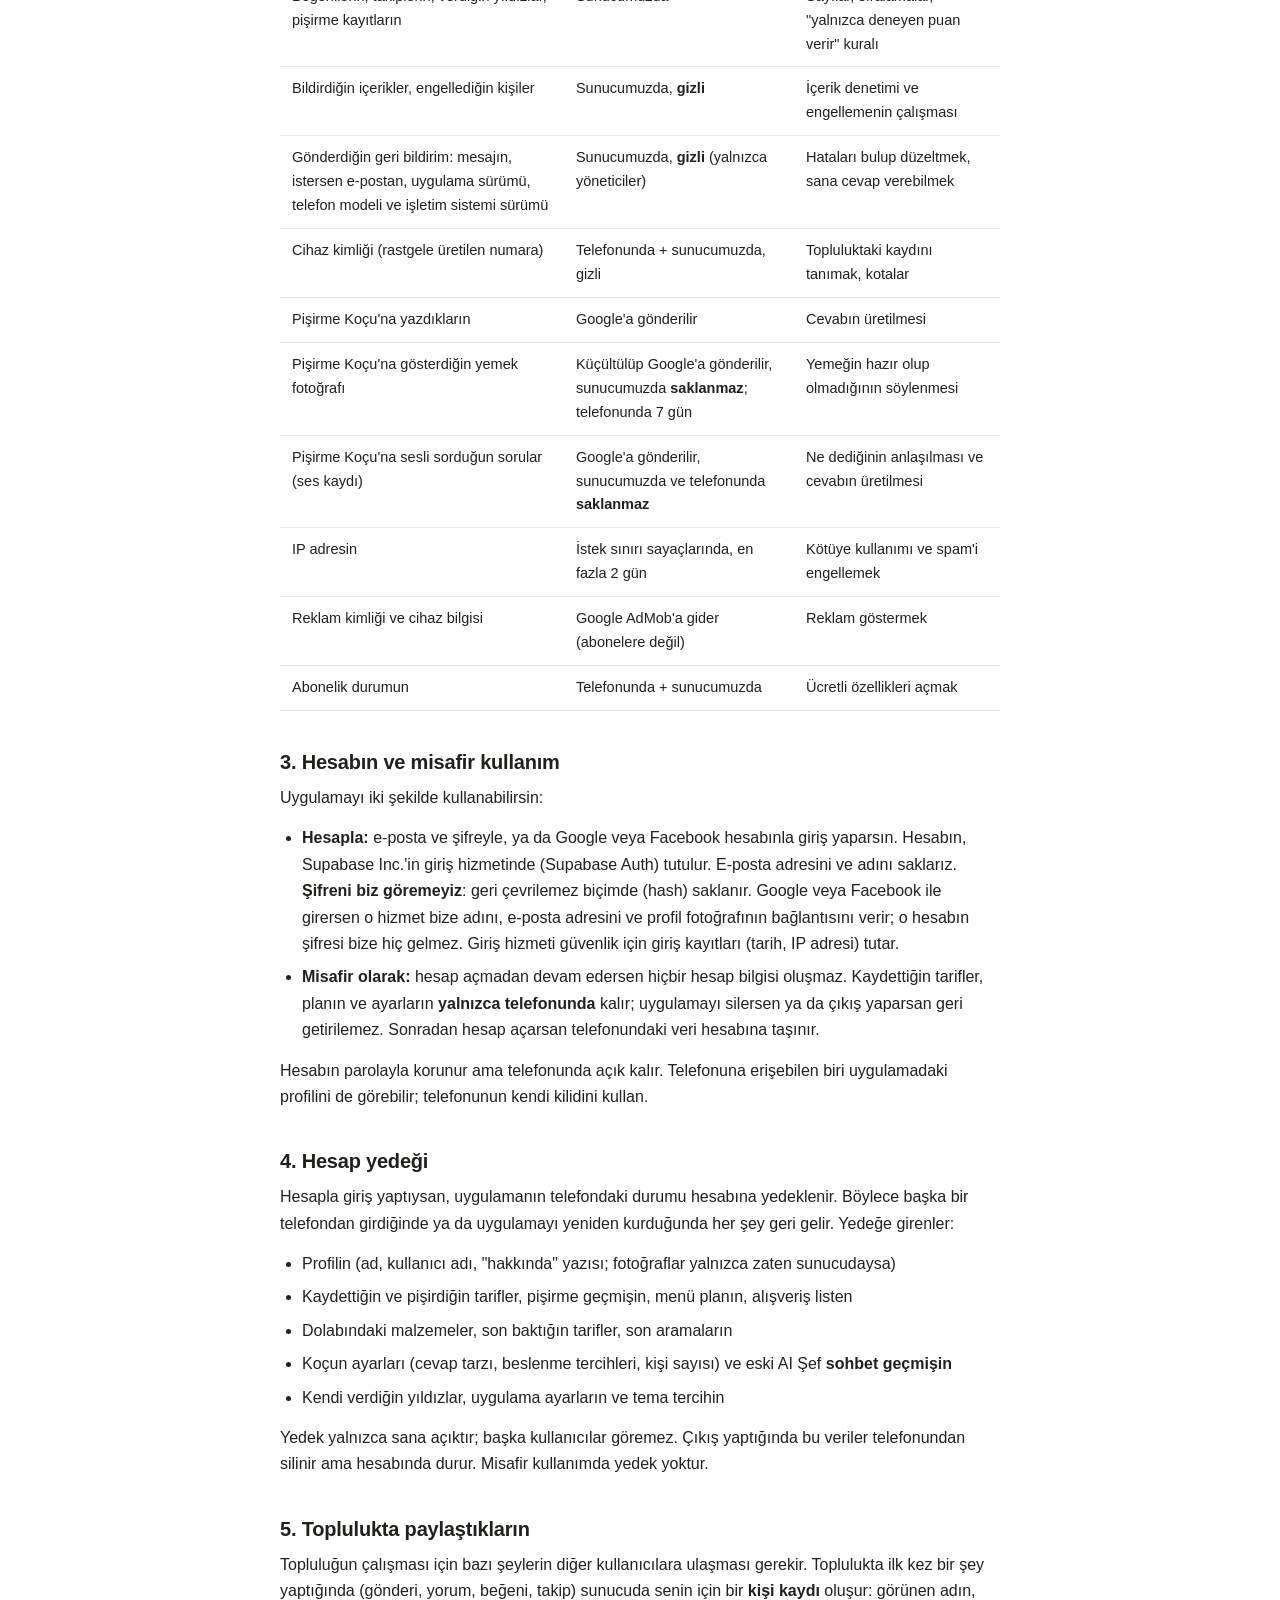
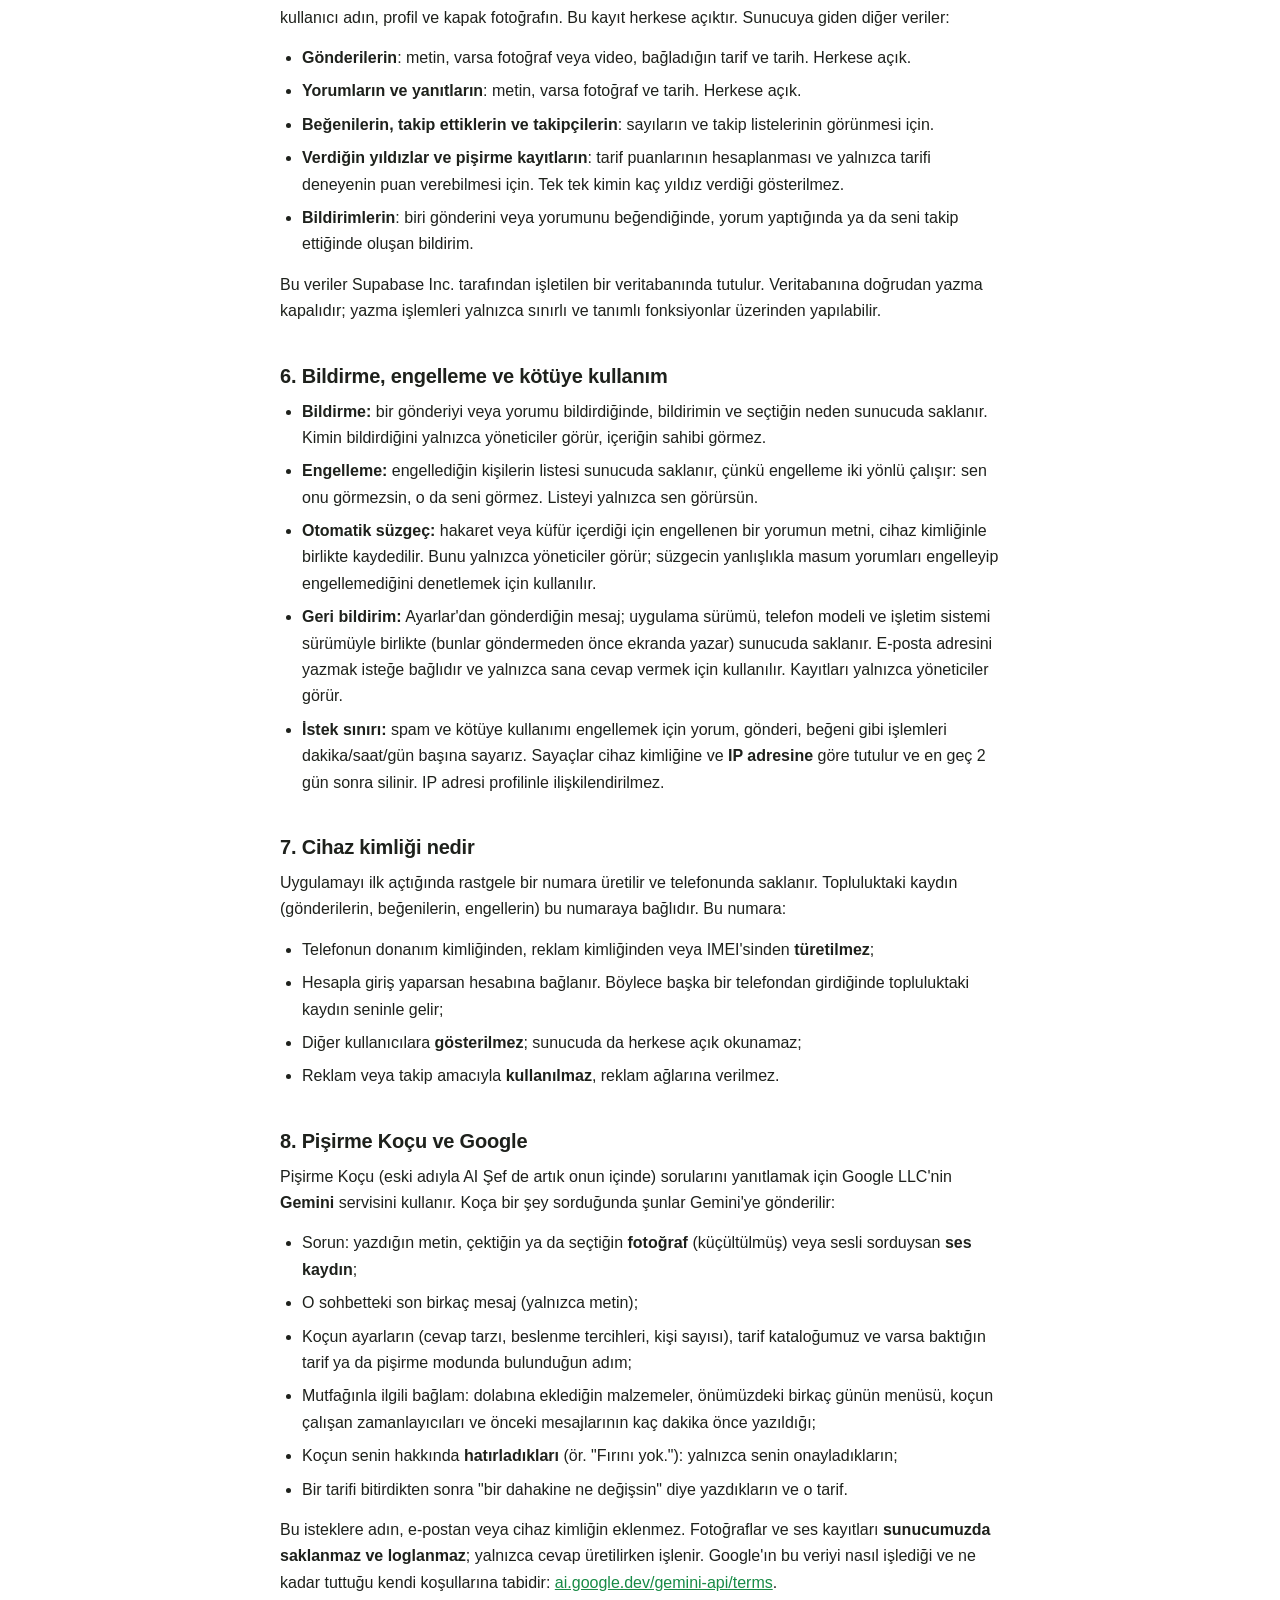
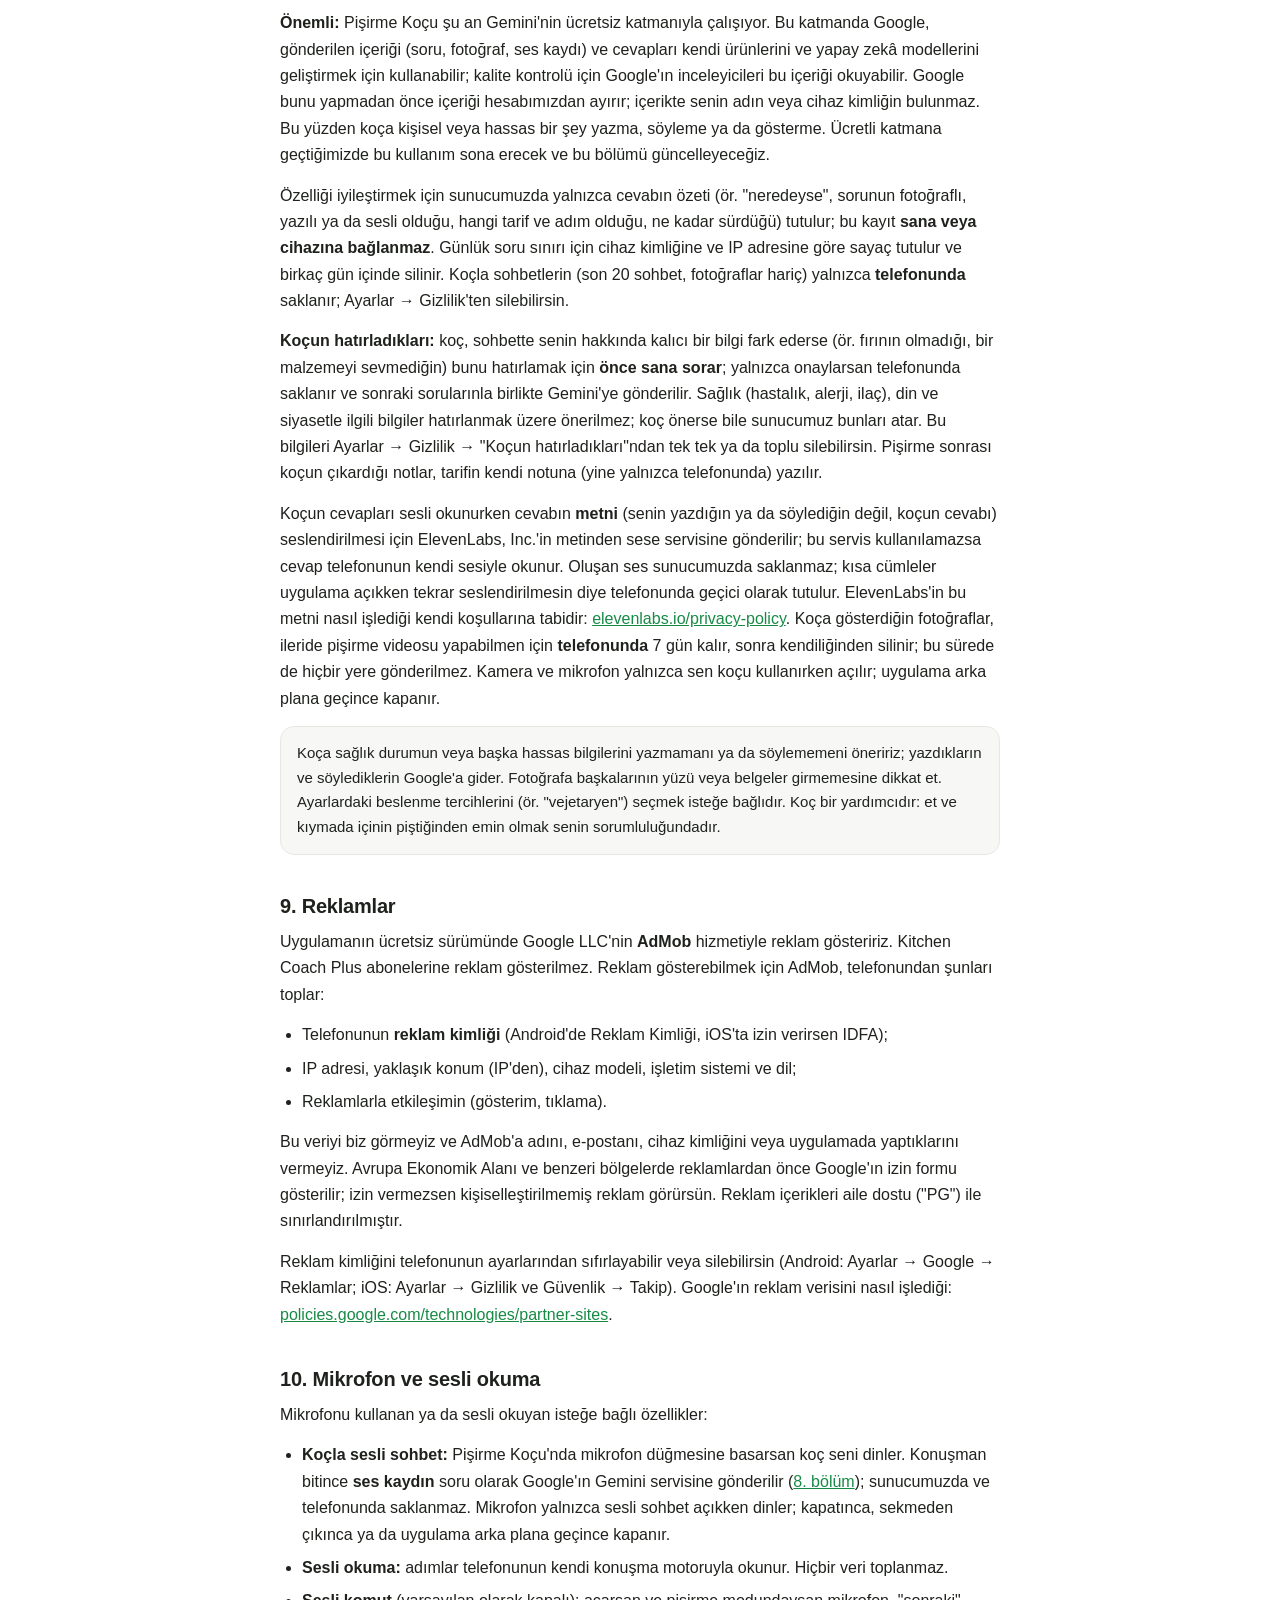
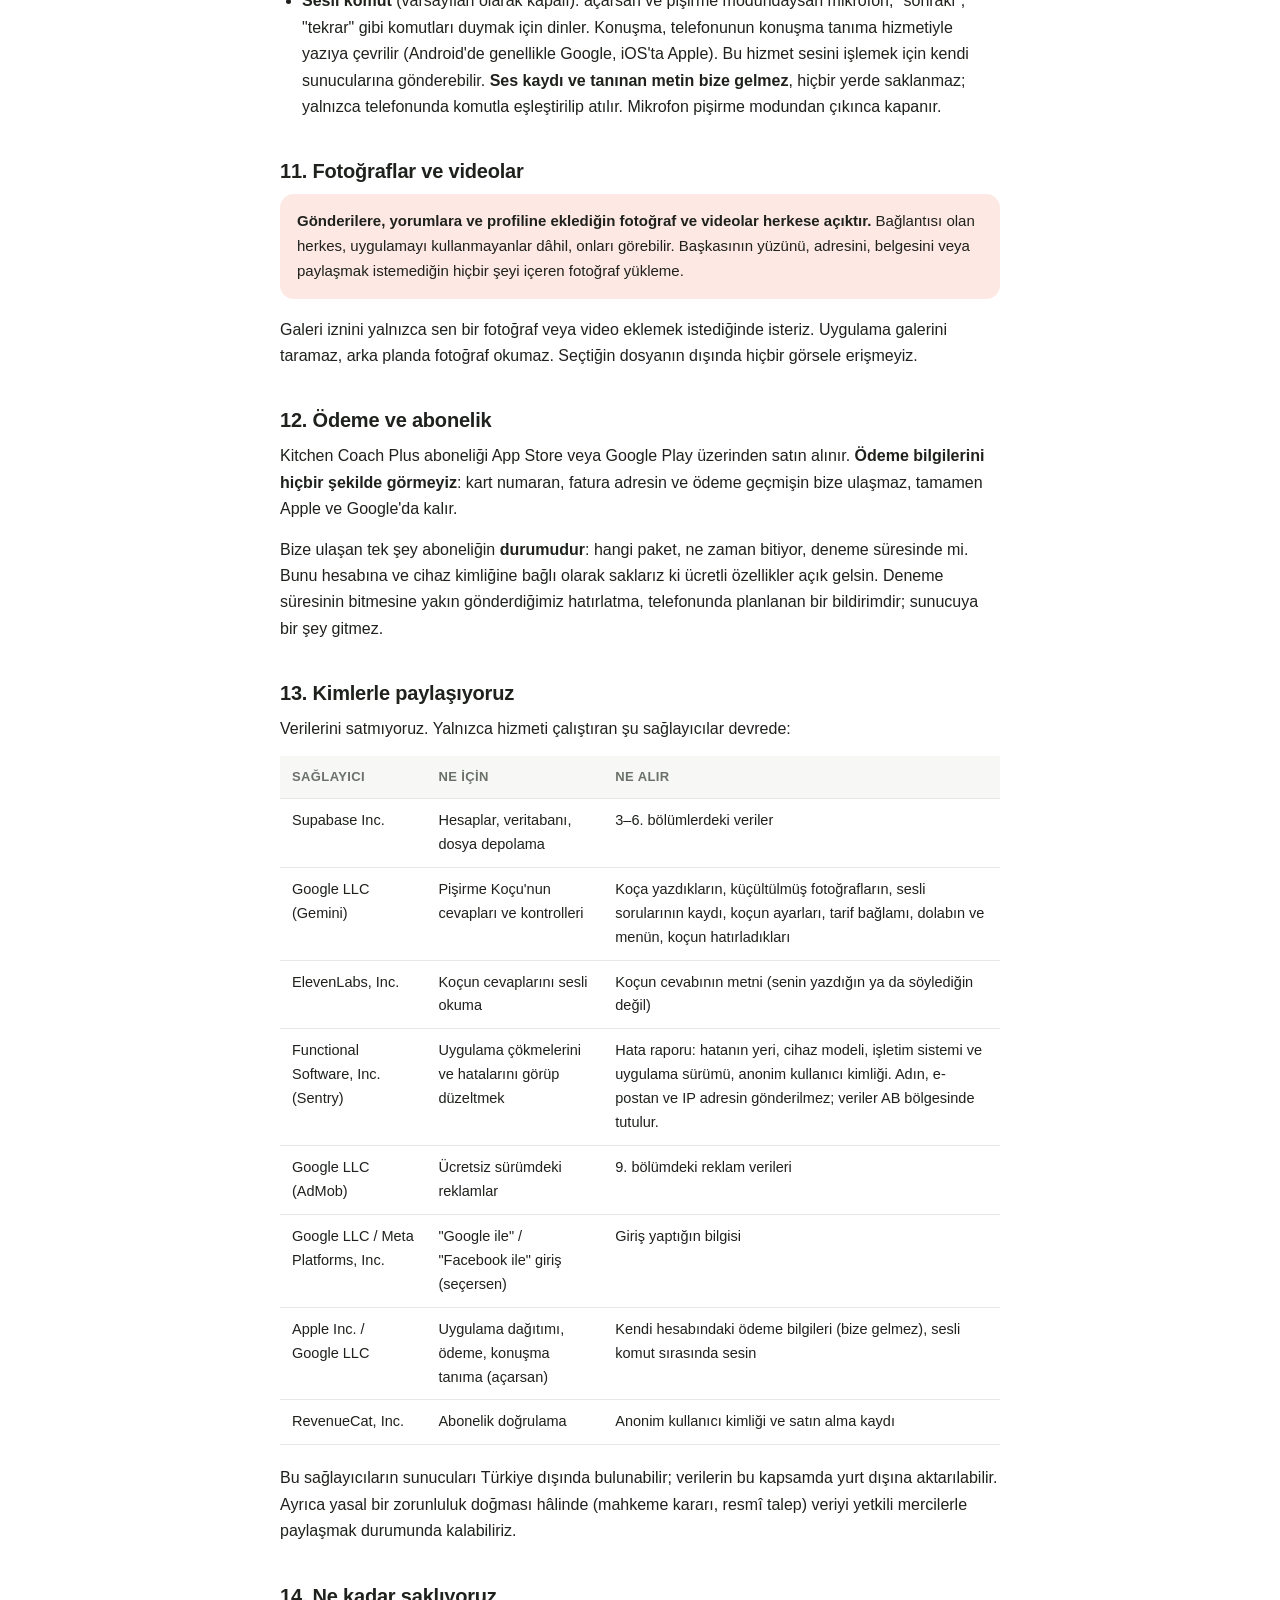
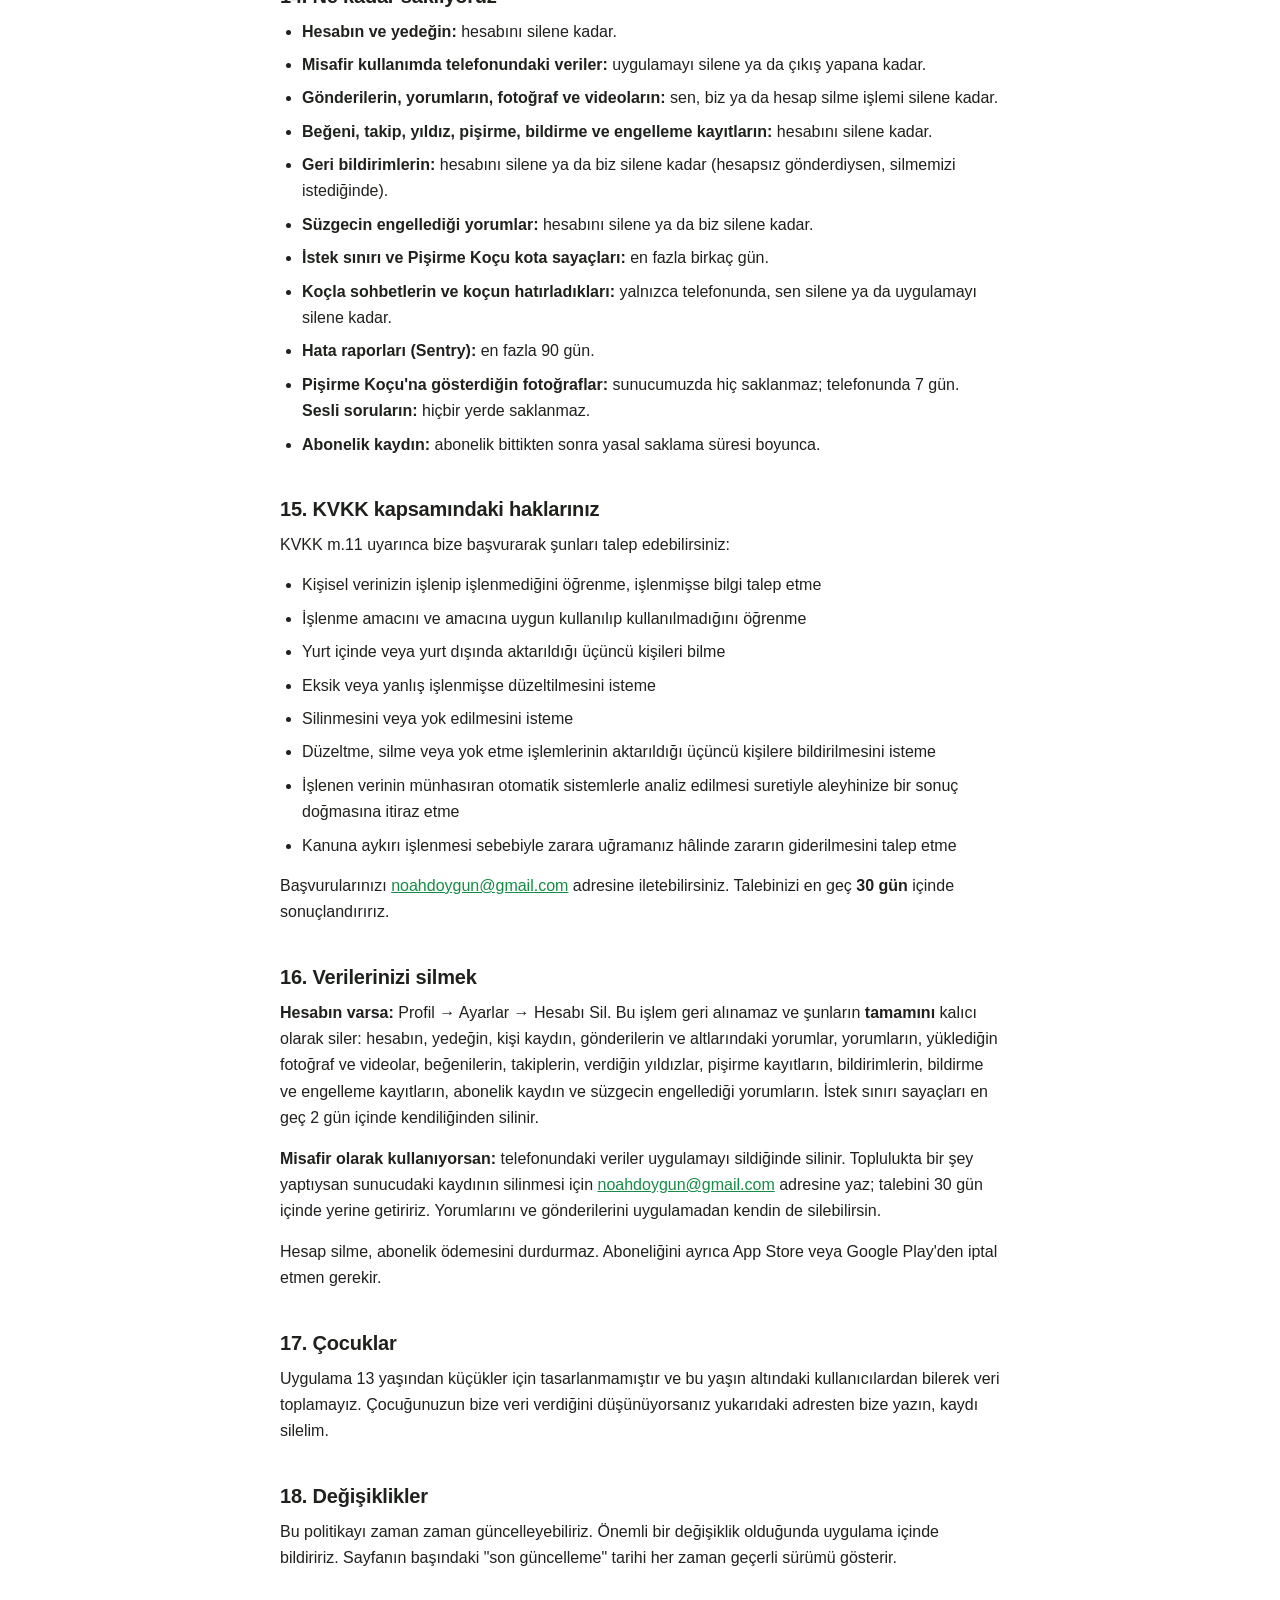
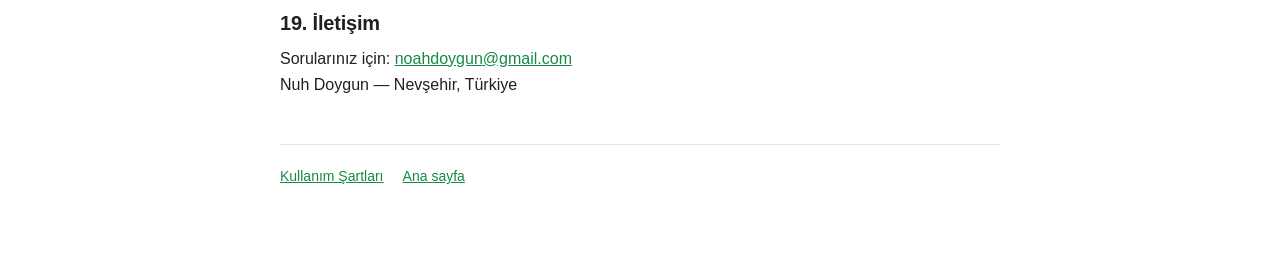
==== commit bd6d44c0: "Gizlilik: uygulama içi geri bildirim (mesaj, isteğe bağlı e-posta, sürüm ve cihaz bilgisi)" ====
--- a/gizlilik.html
+++ b/gizlilik.html
@@ -15,7 +15,7 @@
       <header class="top">
         <a class="brand" href="index.html"><span class="dot"></span> Kitchen Coach AI</a>
         <h1>Gizlilik Politikası</h1>
-        <p class="updated">Son güncelleme: 4 Ekim 2026</p>
+        <p class="updated">Son güncelleme: 7 Ekim 2026</p>
       </header>
 
       <p class="lede">
@@ -109,6 +109,11 @@
             <td data-label="Neden">İçerik denetimi ve engellemenin çalışması</td>
           </tr>
           <tr>
+            <td data-label="Veri">Gönderdiğin geri bildirim: mesajın, istersen e-postan, uygulama sürümü, telefon modeli ve işletim sistemi sürümü</td>
+            <td data-label="Nerede durur">Sunucumuzda, <strong>gizli</strong> (yalnızca yöneticiler)</td>
+            <td data-label="Neden">Hataları bulup düzeltmek, sana cevap verebilmek</td>
+          </tr>
+          <tr>
             <td data-label="Veri">Cihaz kimliği (rastgele üretilen numara)</td>
             <td data-label="Nerede durur">Telefonunda + sunucumuzda, gizli</td>
             <td data-label="Neden">Topluluktaki kaydını tanımak, kotalar</td>
@@ -216,6 +221,11 @@
           <strong>Otomatik süzgeç:</strong> hakaret veya küfür içerdiği için engellenen bir yorumun metni, cihaz
           kimliğinle birlikte kaydedilir. Bunu yalnızca yöneticiler görür; süzgecin yanlışlıkla masum yorumları
           engelleyip engellemediğini denetlemek için kullanılır.
+        </li>
+        <li>
+          <strong>Geri bildirim:</strong> Ayarlar'dan gönderdiğin mesaj; uygulama sürümü, telefon modeli ve işletim
+          sistemi sürümüyle birlikte (bunlar göndermeden önce ekranda yazar) sunucuda saklanır. E-posta adresini yazmak
+          isteğe bağlıdır ve yalnızca sana cevap vermek için kullanılır. Kayıtları yalnızca yöneticiler görür.
         </li>
         <li>
           <strong>İstek sınırı:</strong> spam ve kötüye kullanımı engellemek için yorum, gönderi, beğeni gibi
@@ -432,6 +442,7 @@
         <li><strong>Misafir kullanımda telefonundaki veriler:</strong> uygulamayı silene ya da çıkış yapana kadar.</li>
         <li><strong>Gönderilerin, yorumların, fotoğraf ve videoların:</strong> sen, biz ya da hesap silme işlemi silene kadar.</li>
         <li><strong>Beğeni, takip, yıldız, pişirme, bildirme ve engelleme kayıtların:</strong> hesabını silene kadar.</li>
+        <li><strong>Geri bildirimlerin:</strong> hesabını silene ya da biz silene kadar (hesapsız gönderdiysen, silmemizi istediğinde).</li>
         <li><strong>Süzgecin engellediği yorumlar:</strong> hesabını silene ya da biz silene kadar.</li>
         <li><strong>İstek sınırı ve Pişirme Koçu kota sayaçları:</strong> en fazla birkaç gün.</li>
         <li><strong>Koçla sohbetlerin ve koçun hatırladıkları:</strong> yalnızca telefonunda, sen silene ya da uygulamayı silene kadar.</li>
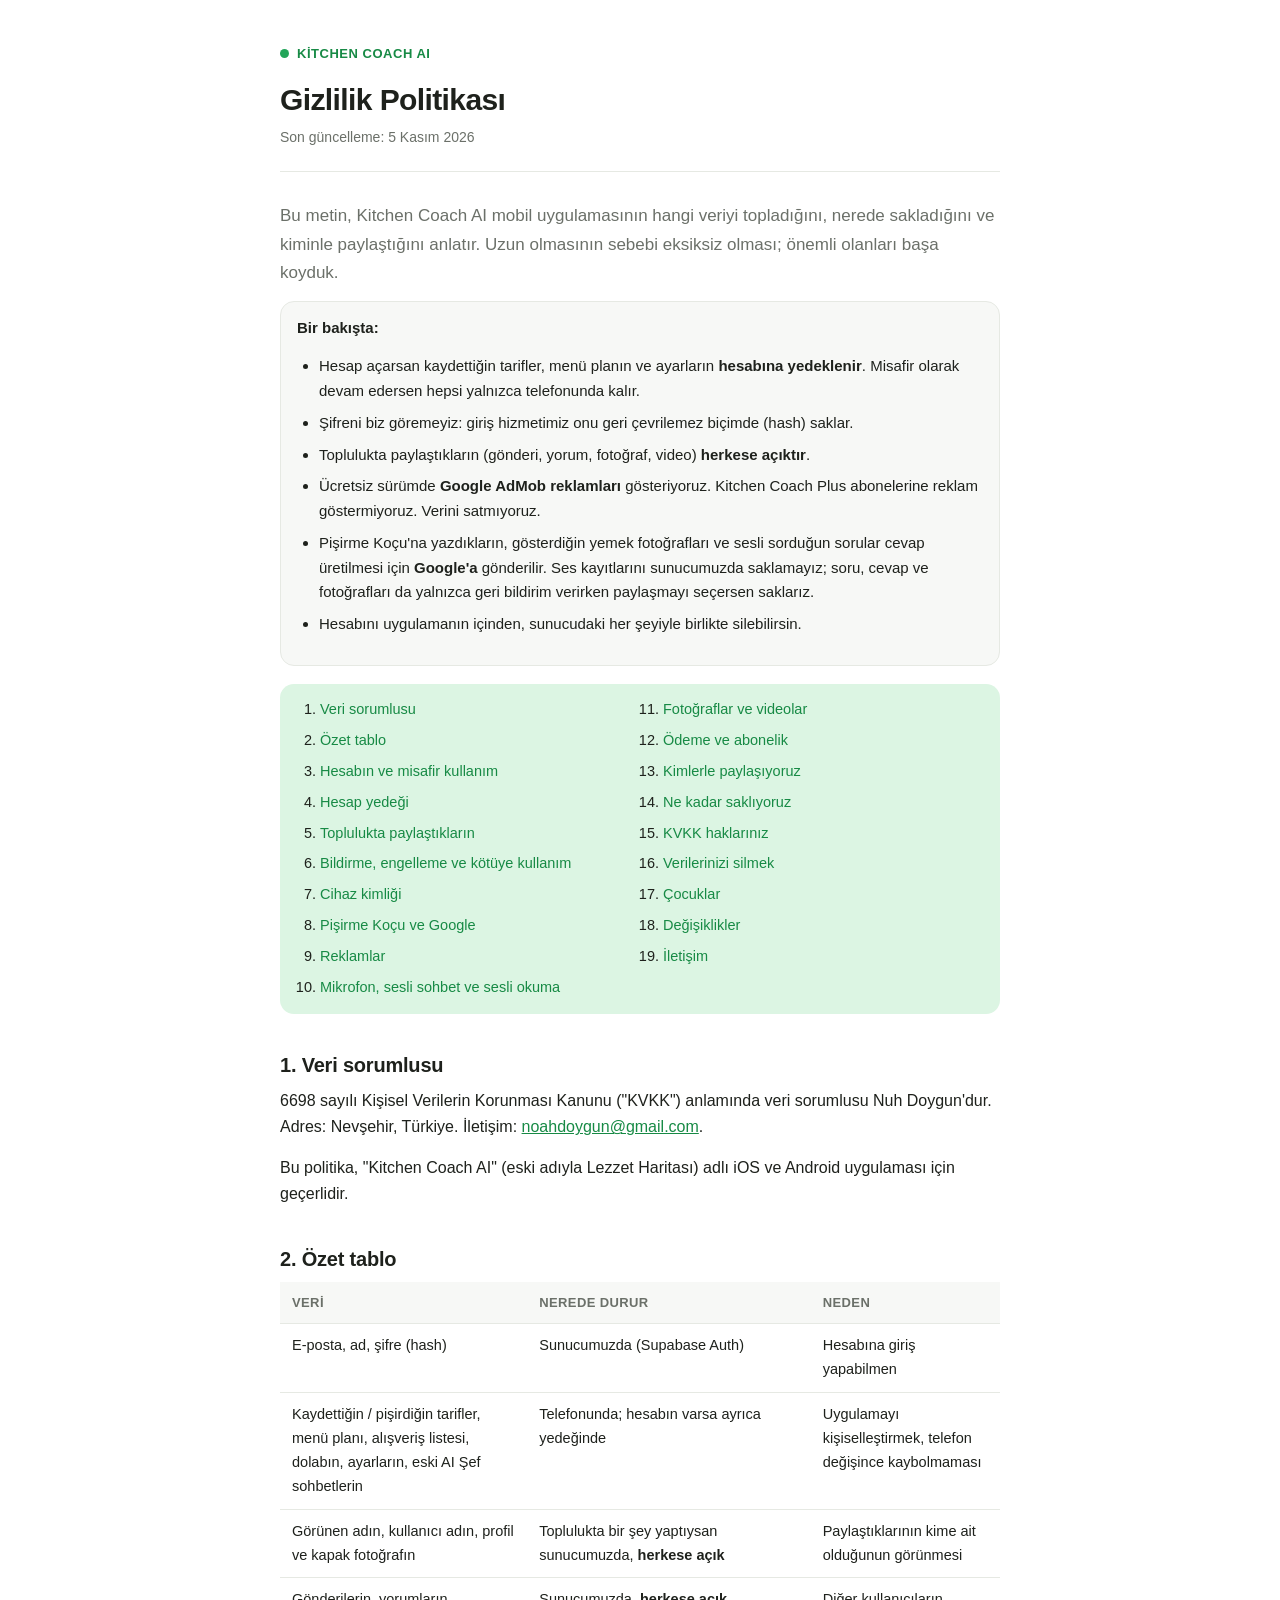
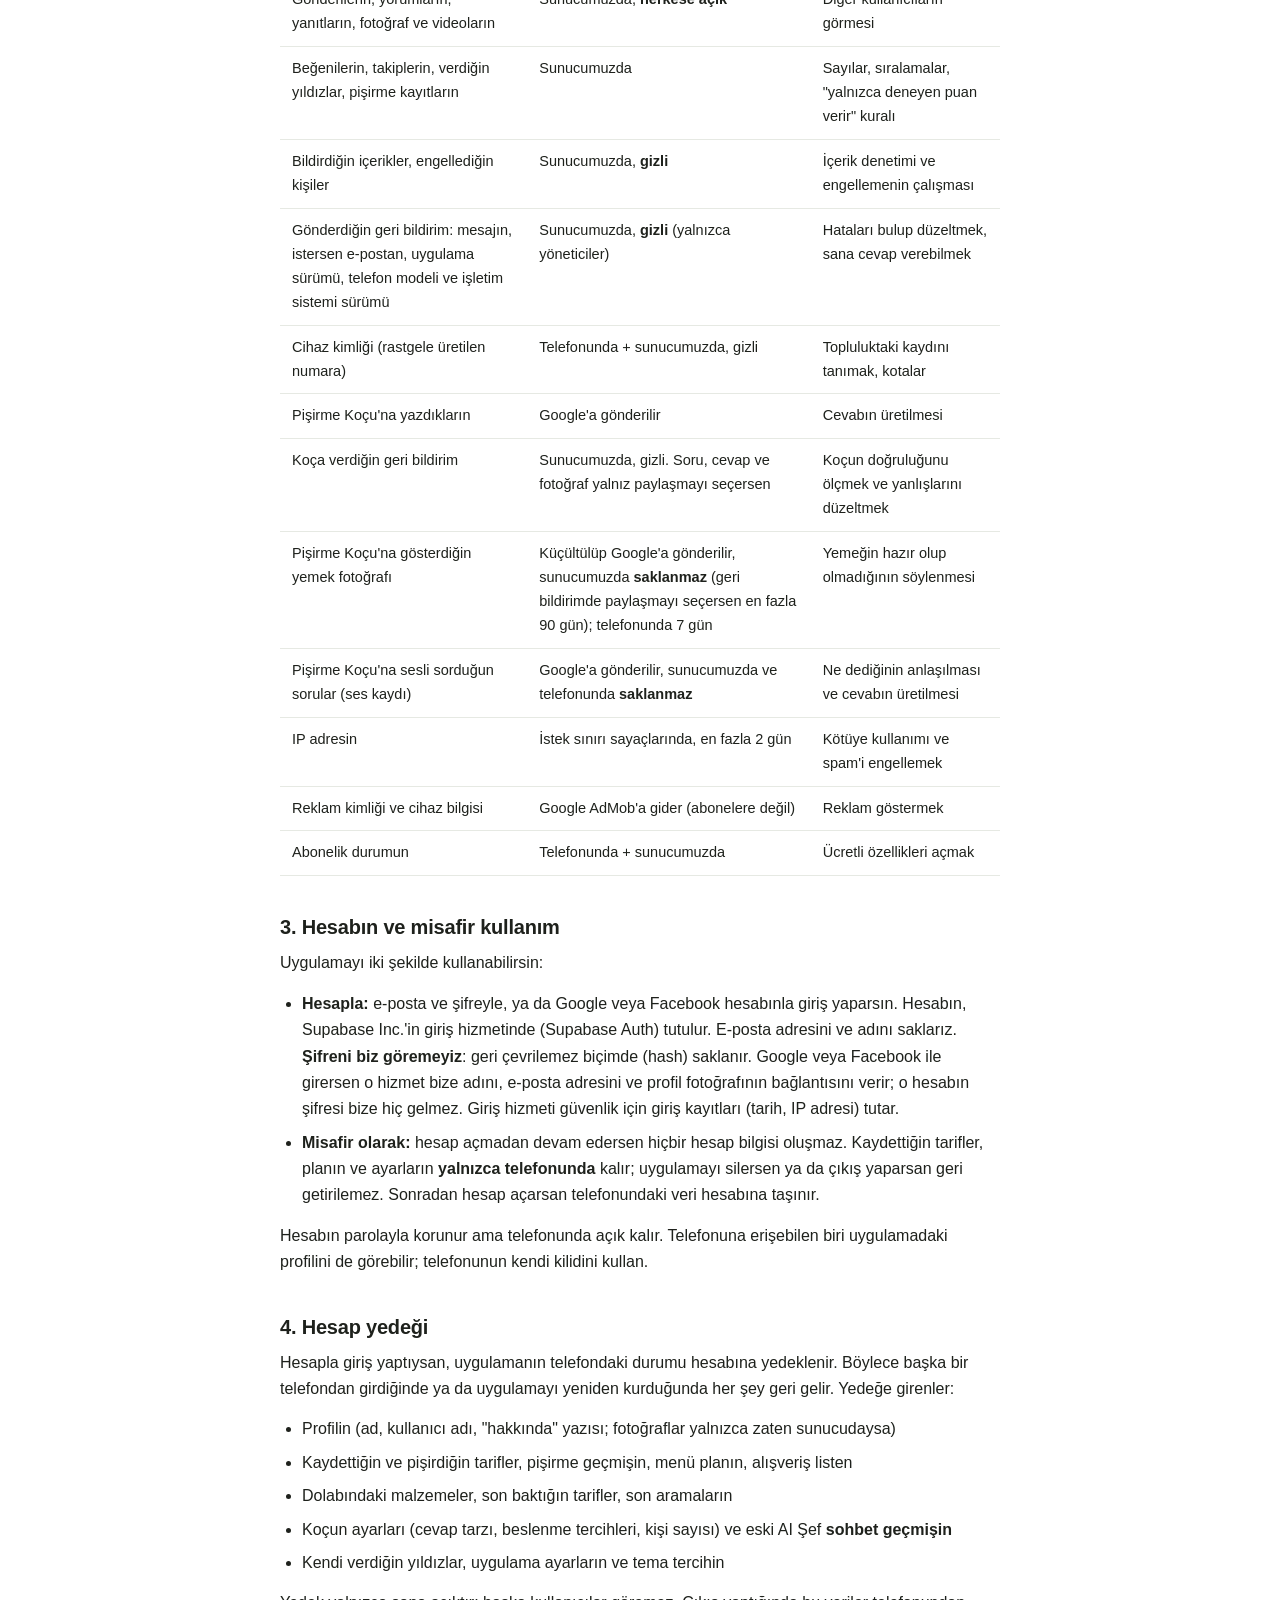
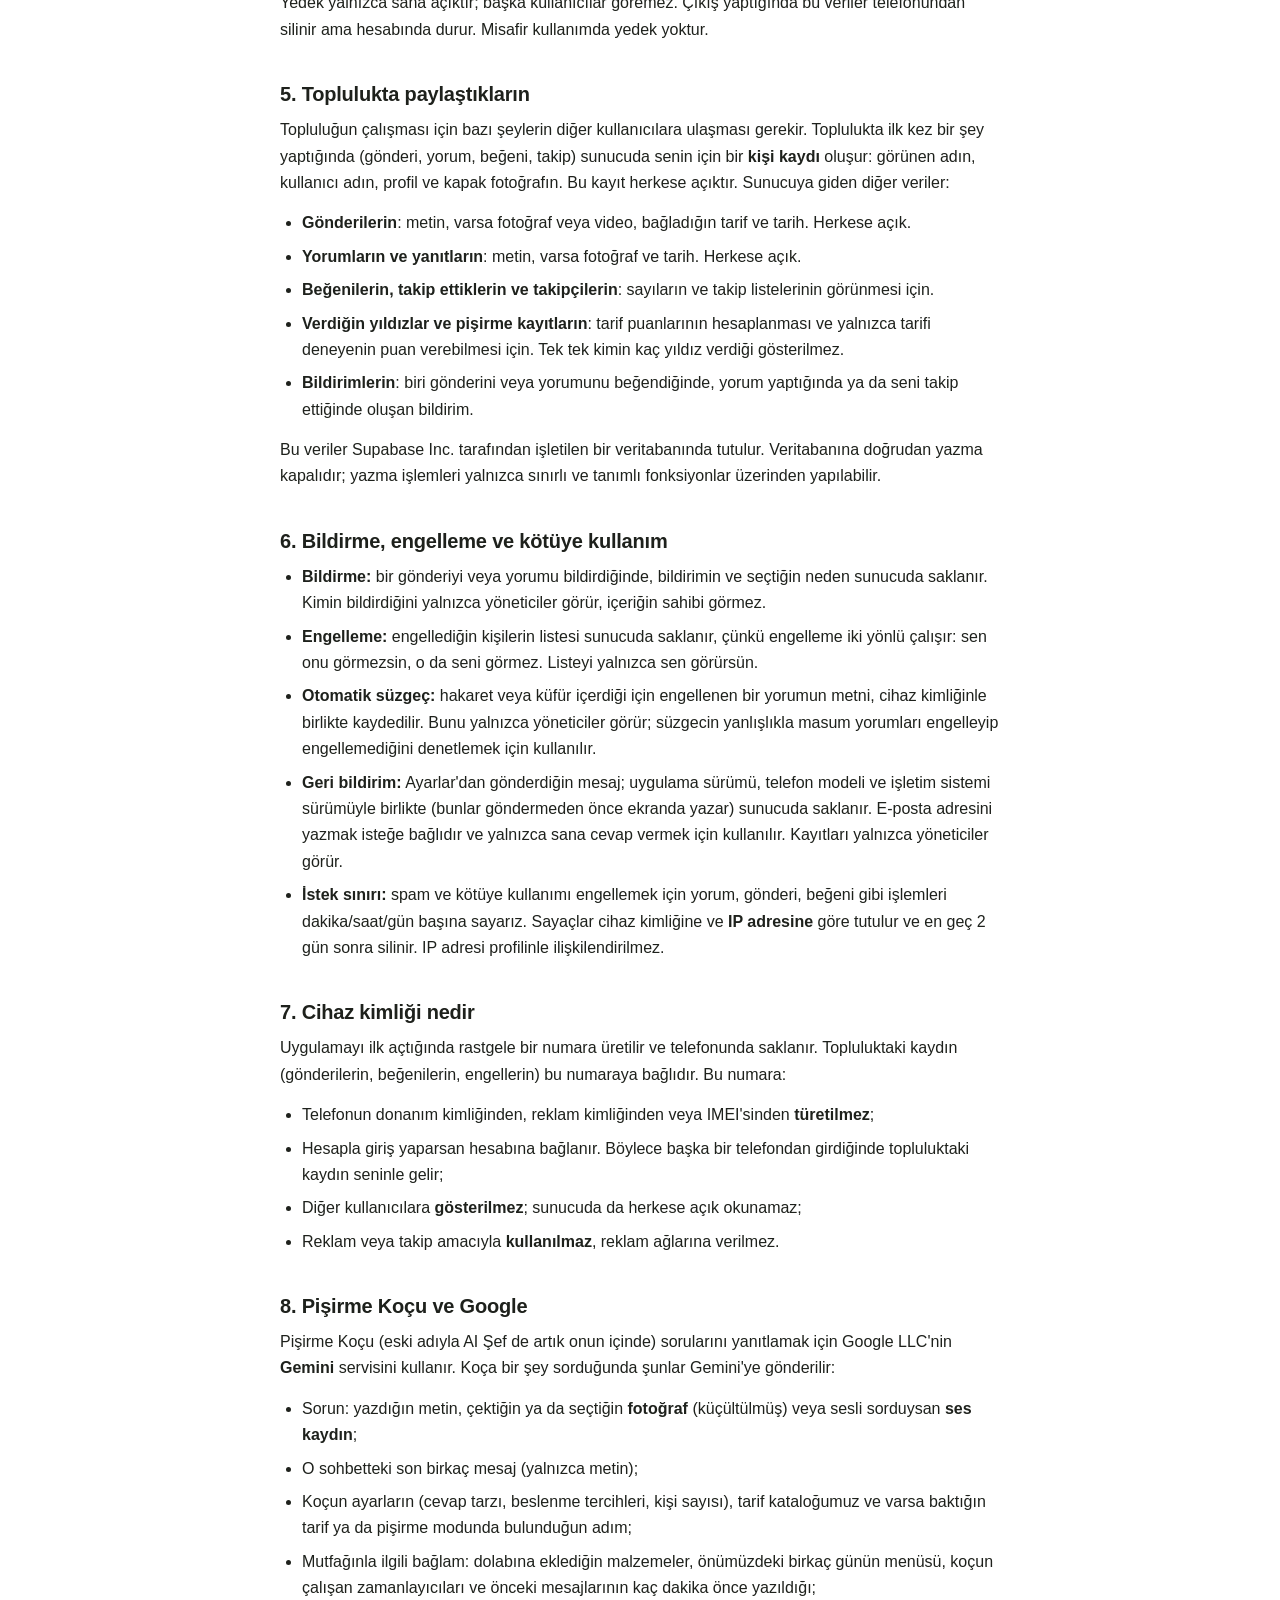
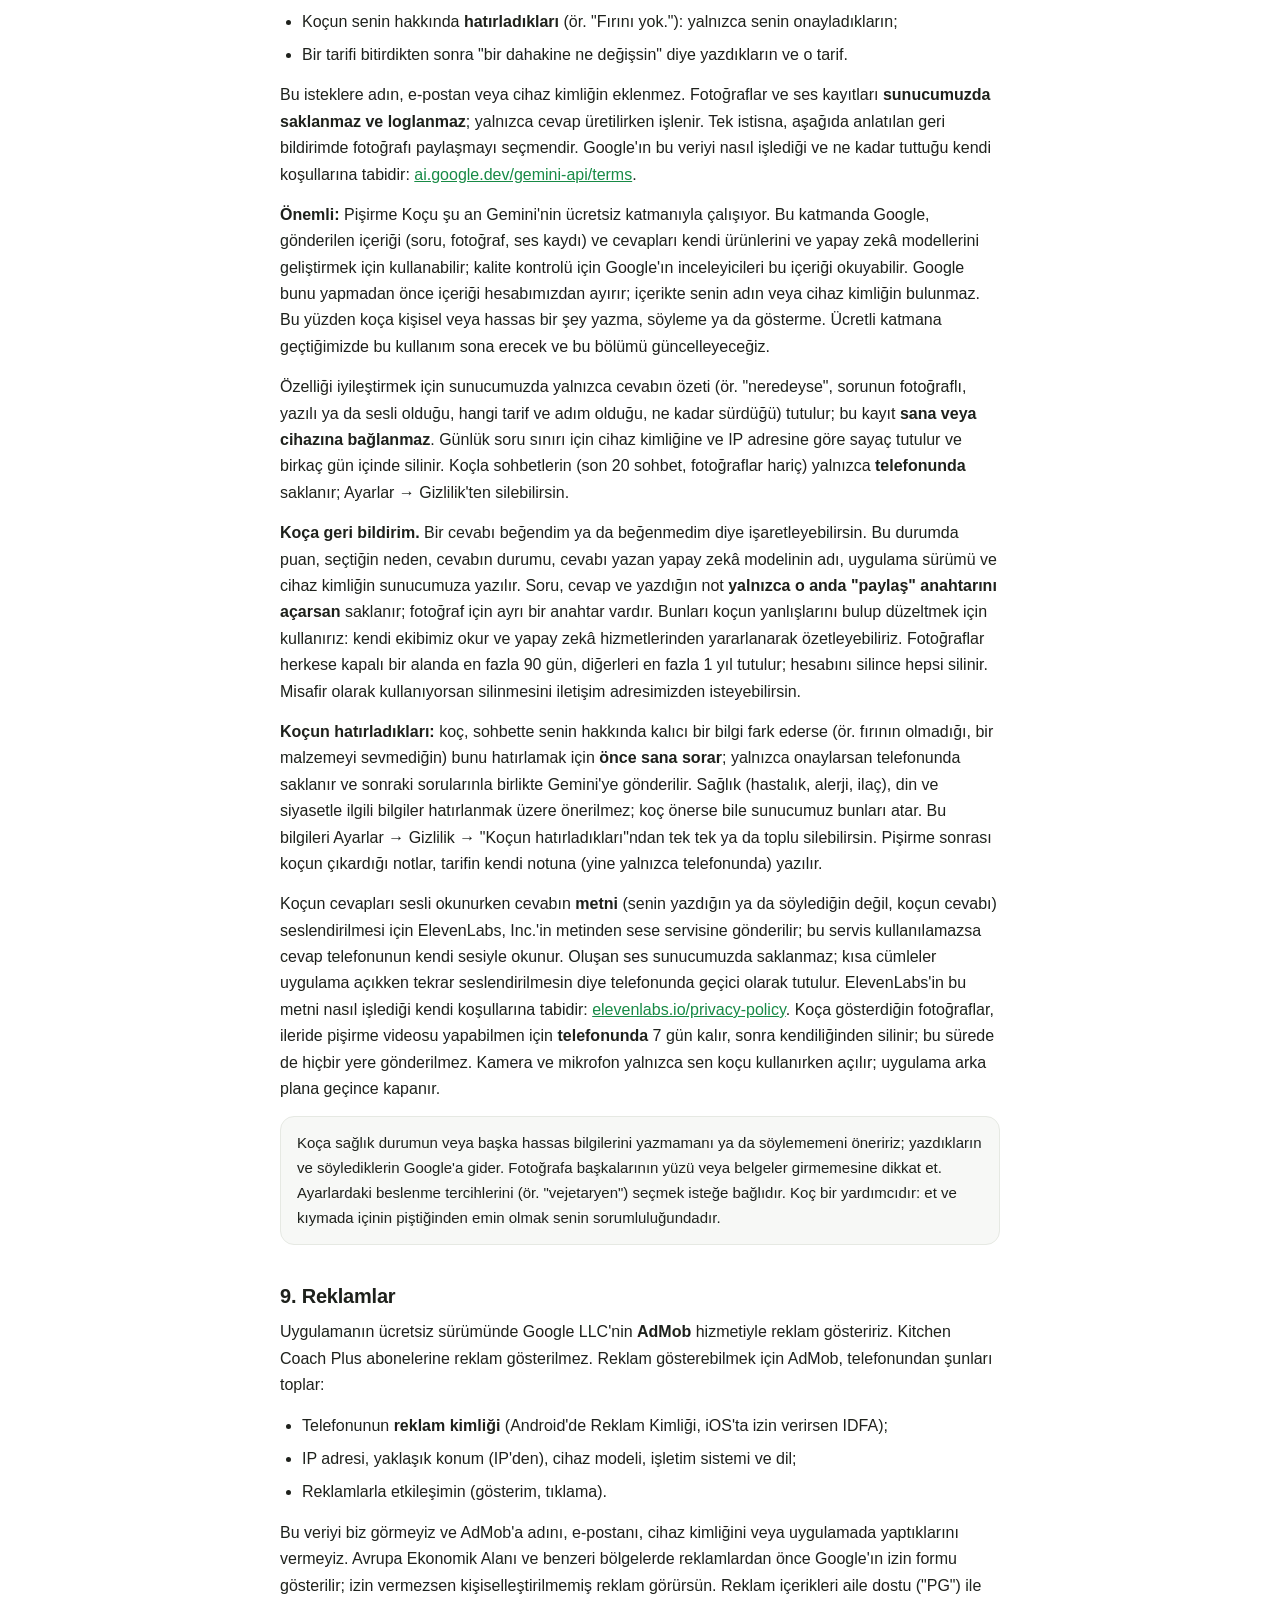
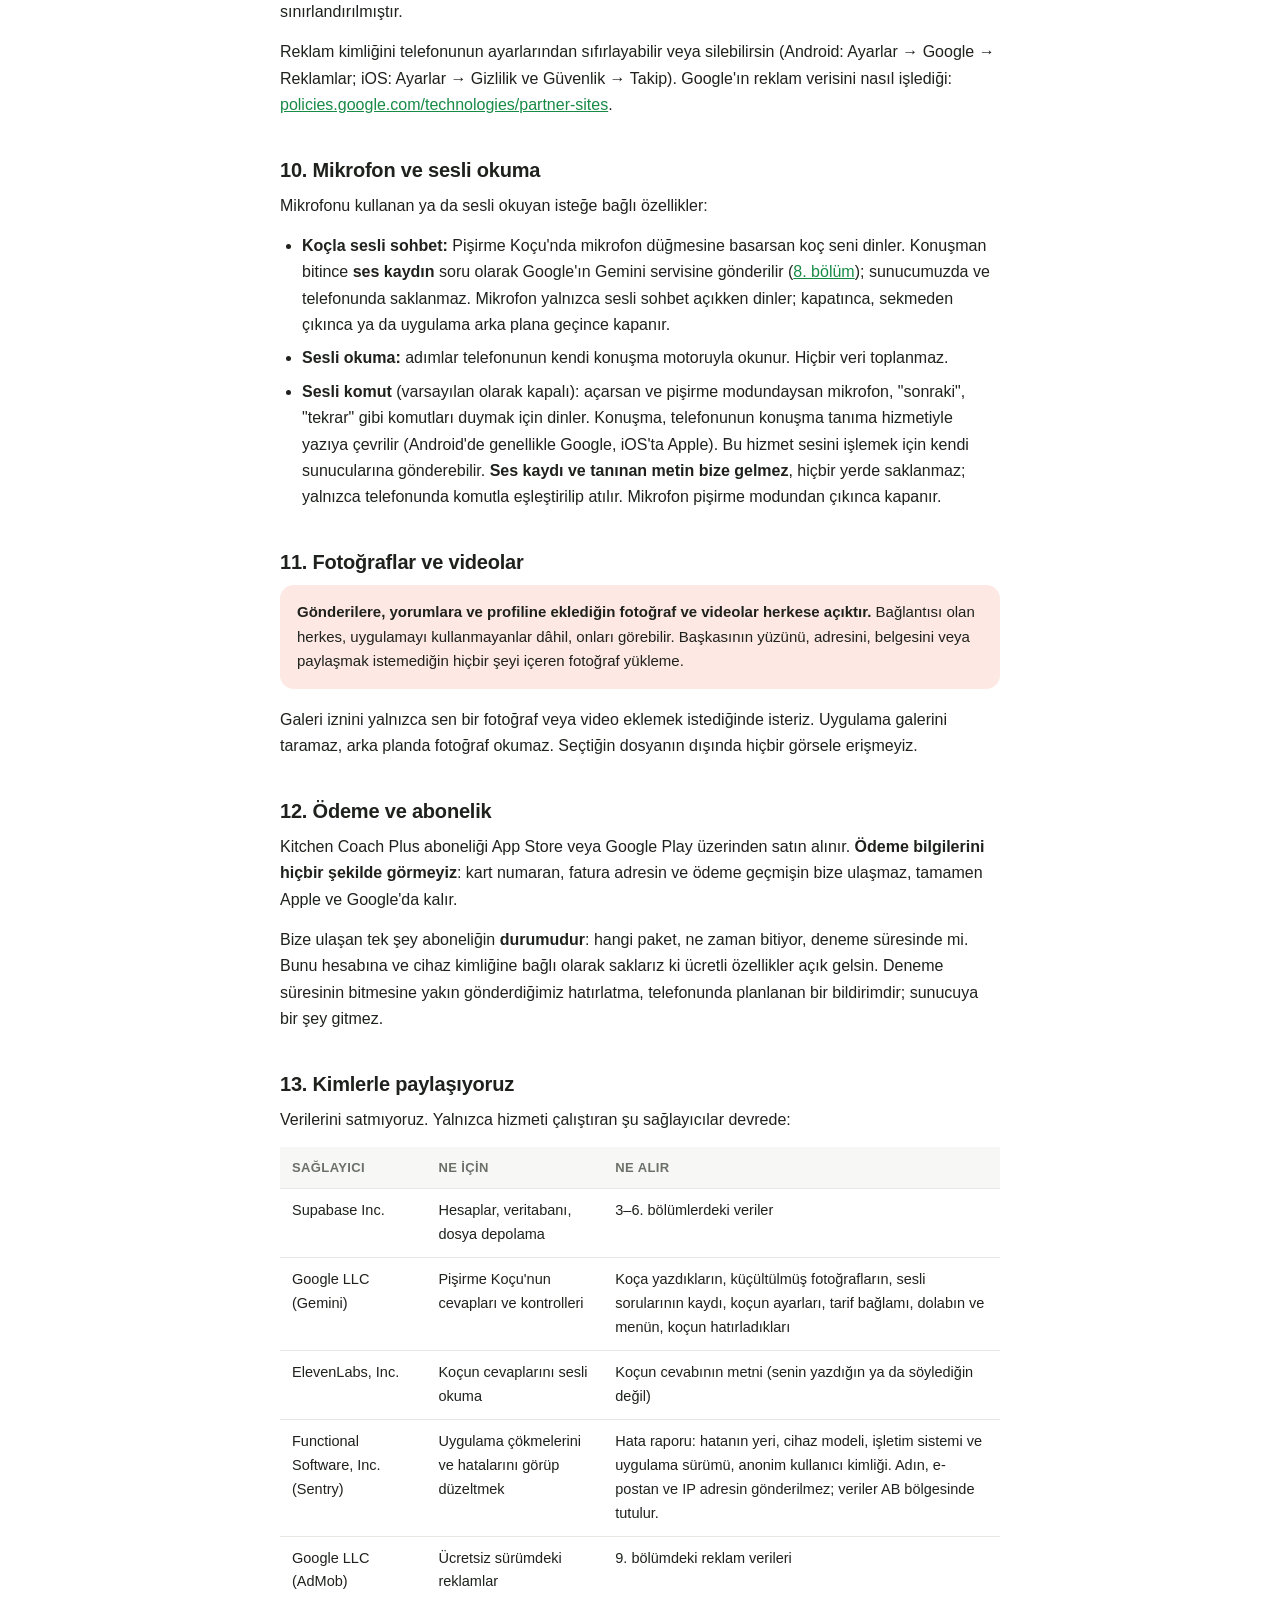
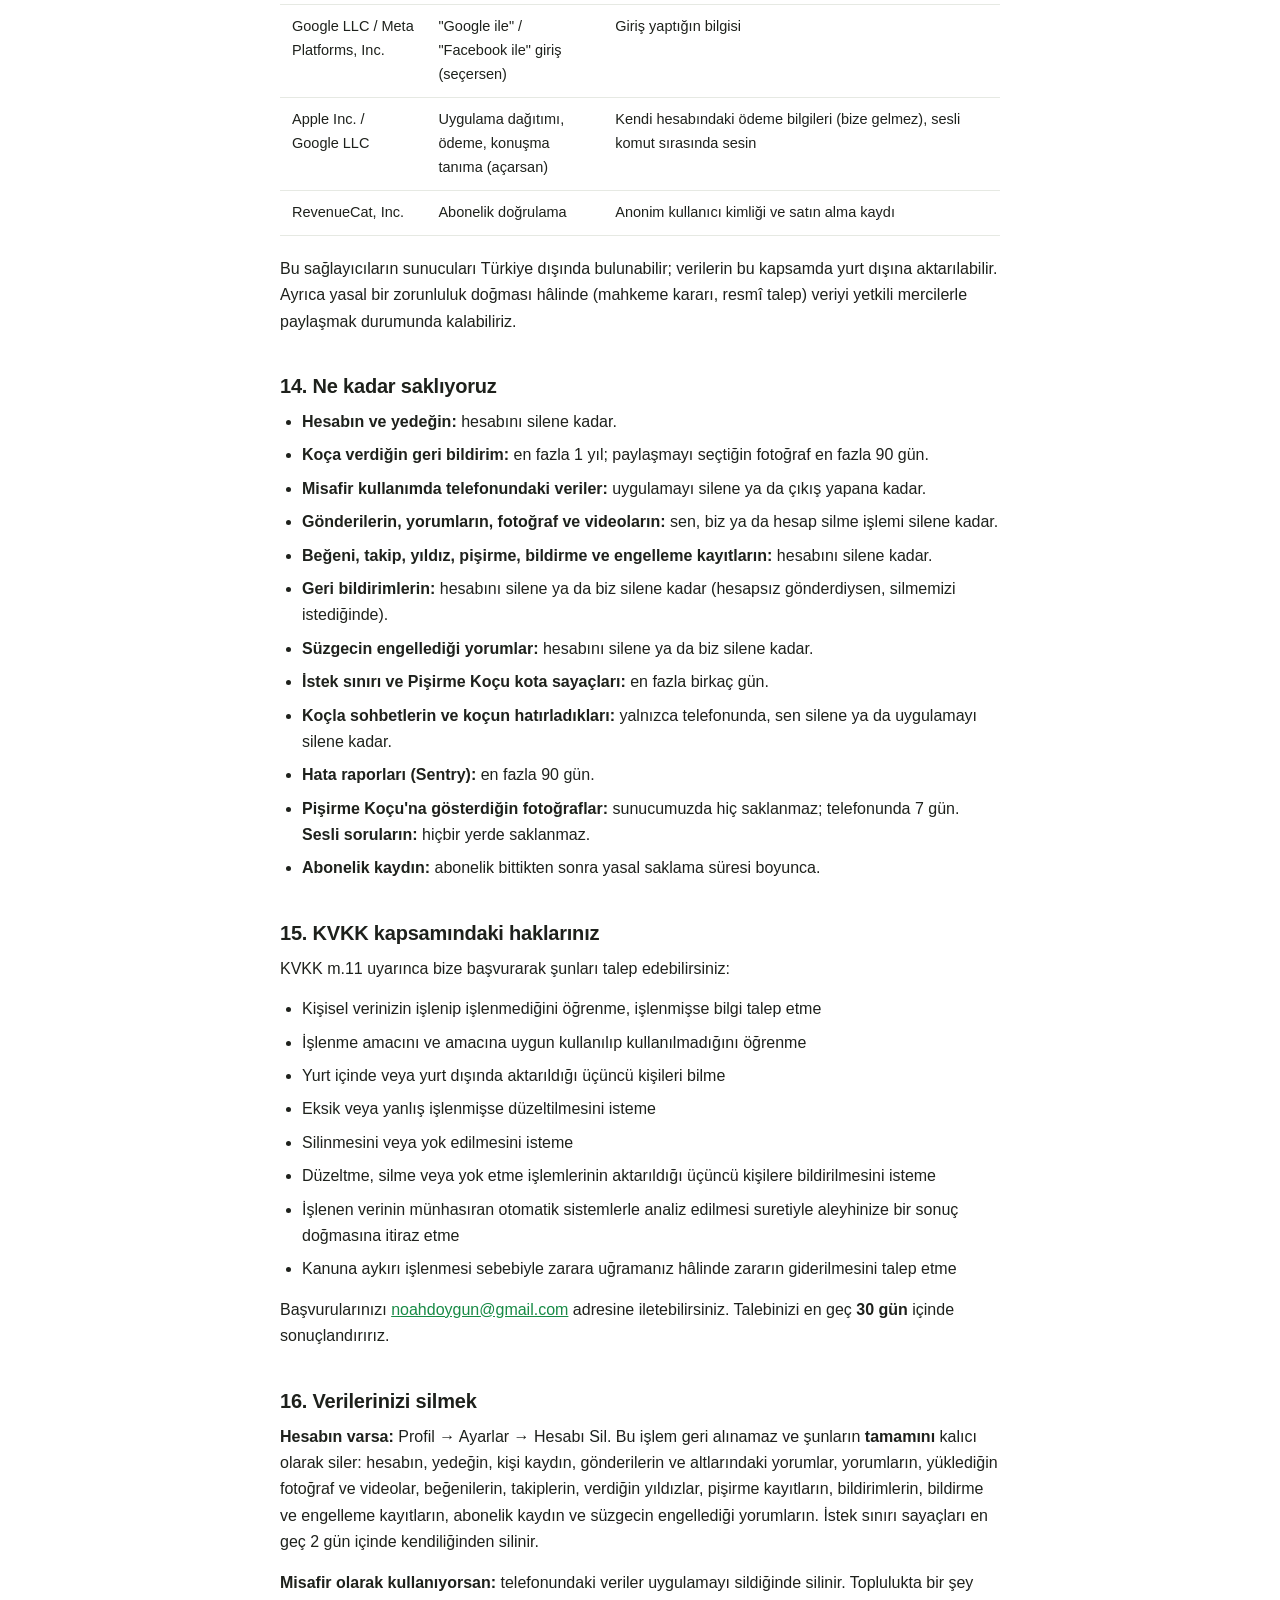
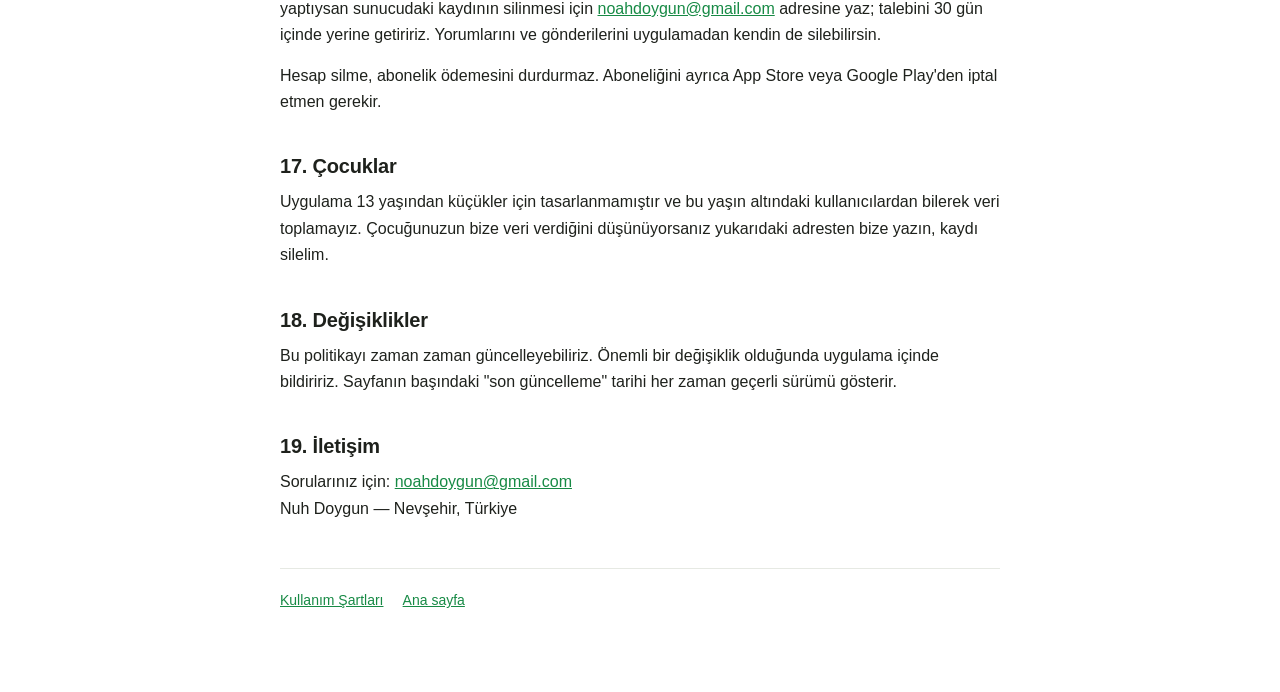
==== commit a296c734: "Gizlilik: koça geri bildirim (soru, cevap ve fotoğraf yalnız onayla; saklama süreleri)" ====
--- a/gizlilik.html
+++ b/gizlilik.html
@@ -15,7 +15,7 @@
       <header class="top">
         <a class="brand" href="index.html"><span class="dot"></span> Kitchen Coach AI</a>
         <h1>Gizlilik Politikası</h1>
-        <p class="updated">Son güncelleme: 7 Ekim 2026</p>
+        <p class="updated">Son güncelleme: 5 Kasım 2026</p>
       </header>
 
       <p class="lede">
@@ -30,7 +30,7 @@
           <li>Şifreni biz göremeyiz: giriş hizmetimiz onu geri çevrilemez biçimde (hash) saklar.</li>
           <li>Toplulukta paylaştıkların (gönderi, yorum, fotoğraf, video) <strong>herkese açıktır</strong>.</li>
           <li>Ücretsiz sürümde <strong>Google AdMob reklamları</strong> gösteriyoruz. Kitchen Coach Plus abonelerine reklam göstermiyoruz. Verini satmıyoruz.</li>
-          <li>Pişirme Koçu'na yazdıkların, gösterdiğin yemek fotoğrafları ve sesli sorduğun sorular cevap üretilmesi için <strong>Google'a</strong> gönderilir. Fotoğraf ve ses kayıtlarını sunucumuzda saklamayız.</li>
+          <li>Pişirme Koçu'na yazdıkların, gösterdiğin yemek fotoğrafları ve sesli sorduğun sorular cevap üretilmesi için <strong>Google'a</strong> gönderilir. Ses kayıtlarını sunucumuzda saklamayız; soru, cevap ve fotoğrafları da yalnızca geri bildirim verirken paylaşmayı seçersen saklarız.</li>
           <li>Hesabını uygulamanın içinden, sunucudaki her şeyiyle birlikte silebilirsin.</li>
         </ul>
       </div>
@@ -124,8 +124,13 @@
             <td data-label="Neden">Cevabın üretilmesi</td>
           </tr>
           <tr>
+            <td data-label="Veri">Koça verdiğin geri bildirim</td>
+            <td data-label="Nerede durur">Sunucumuzda, gizli. Soru, cevap ve fotoğraf yalnız paylaşmayı seçersen</td>
+            <td data-label="Neden">Koçun doğruluğunu ölçmek ve yanlışlarını düzeltmek</td>
+          </tr>
+          <tr>
             <td data-label="Veri">Pişirme Koçu'na gösterdiğin yemek fotoğrafı</td>
-            <td data-label="Nerede durur">Küçültülüp Google'a gönderilir, sunucumuzda <strong>saklanmaz</strong>; telefonunda 7 gün</td>
+            <td data-label="Nerede durur">Küçültülüp Google'a gönderilir, sunucumuzda <strong>saklanmaz</strong> (geri bildirimde paylaşmayı seçersen en fazla 90 gün); telefonunda 7 gün</td>
             <td data-label="Neden">Yemeğin hazır olup olmadığının söylenmesi</td>
           </tr>
           <tr>
@@ -261,7 +266,7 @@
       </ul>
       <p>
         Bu isteklere adın, e-postan veya cihaz kimliğin eklenmez. Fotoğraflar ve ses kayıtları <strong>sunucumuzda
-        saklanmaz ve loglanmaz</strong>; yalnızca cevap üretilirken işlenir. Google'ın bu veriyi nasıl işlediği ve
+        saklanmaz ve loglanmaz</strong>; yalnızca cevap üretilirken işlenir. Tek istisna, aşağıda anlatılan geri bildirimde fotoğrafı paylaşmayı seçmendir. Google'ın bu veriyi nasıl işlediği ve
         ne kadar tuttuğu kendi koşullarına tabidir:
         <a href="https://ai.google.dev/gemini-api/terms" target="_blank" rel="noopener">ai.google.dev/gemini-api/terms</a>.
       </p>
@@ -279,6 +284,15 @@
         bağlanmaz</strong>. Günlük soru sınırı için cihaz kimliğine ve IP adresine göre sayaç tutulur ve birkaç gün
         içinde silinir. Koçla sohbetlerin (son 20 sohbet, fotoğraflar hariç) yalnızca <strong>telefonunda</strong>
         saklanır; Ayarlar → Gizlilik'ten silebilirsin.
+      </p>
+      <p id="koc-geri-bildirim">
+        <strong>Koça geri bildirim.</strong> Bir cevabı beğendim ya da beğenmedim diye işaretleyebilirsin. Bu durumda
+        puan, seçtiğin neden, cevabın durumu, cevabı yazan yapay zekâ modelinin adı, uygulama sürümü ve cihaz kimliğin
+        sunucumuza yazılır. Soru, cevap ve yazdığın not <strong>yalnızca o anda "paylaş" anahtarını açarsan</strong>
+        saklanır; fotoğraf için ayrı bir anahtar vardır. Bunları koçun yanlışlarını bulup düzeltmek için kullanırız:
+        kendi ekibimiz okur ve yapay zekâ hizmetlerinden yararlanarak özetleyebiliriz. Fotoğraflar herkese kapalı bir
+        alanda en fazla 90 gün, diğerleri en fazla 1 yıl tutulur; hesabını silince hepsi silinir. Misafir olarak
+        kullanıyorsan silinmesini iletişim adresimizden isteyebilirsin.
       </p>
       <p id="kocun-hafizasi">
         <strong>Koçun hatırladıkları:</strong> koç, sohbette senin hakkında kalıcı bir bilgi fark ederse (ör. fırının
@@ -439,6 +453,7 @@
       <h2 id="sure">14. Ne kadar saklıyoruz</h2>
       <ul>
         <li><strong>Hesabın ve yedeğin:</strong> hesabını silene kadar.</li>
+        <li><strong>Koça verdiğin geri bildirim:</strong> en fazla 1 yıl; paylaşmayı seçtiğin fotoğraf en fazla 90 gün.</li>
         <li><strong>Misafir kullanımda telefonundaki veriler:</strong> uygulamayı silene ya da çıkış yapana kadar.</li>
         <li><strong>Gönderilerin, yorumların, fotoğraf ve videoların:</strong> sen, biz ya da hesap silme işlemi silene kadar.</li>
         <li><strong>Beğeni, takip, yıldız, pişirme, bildirme ve engelleme kayıtların:</strong> hesabını silene kadar.</li>
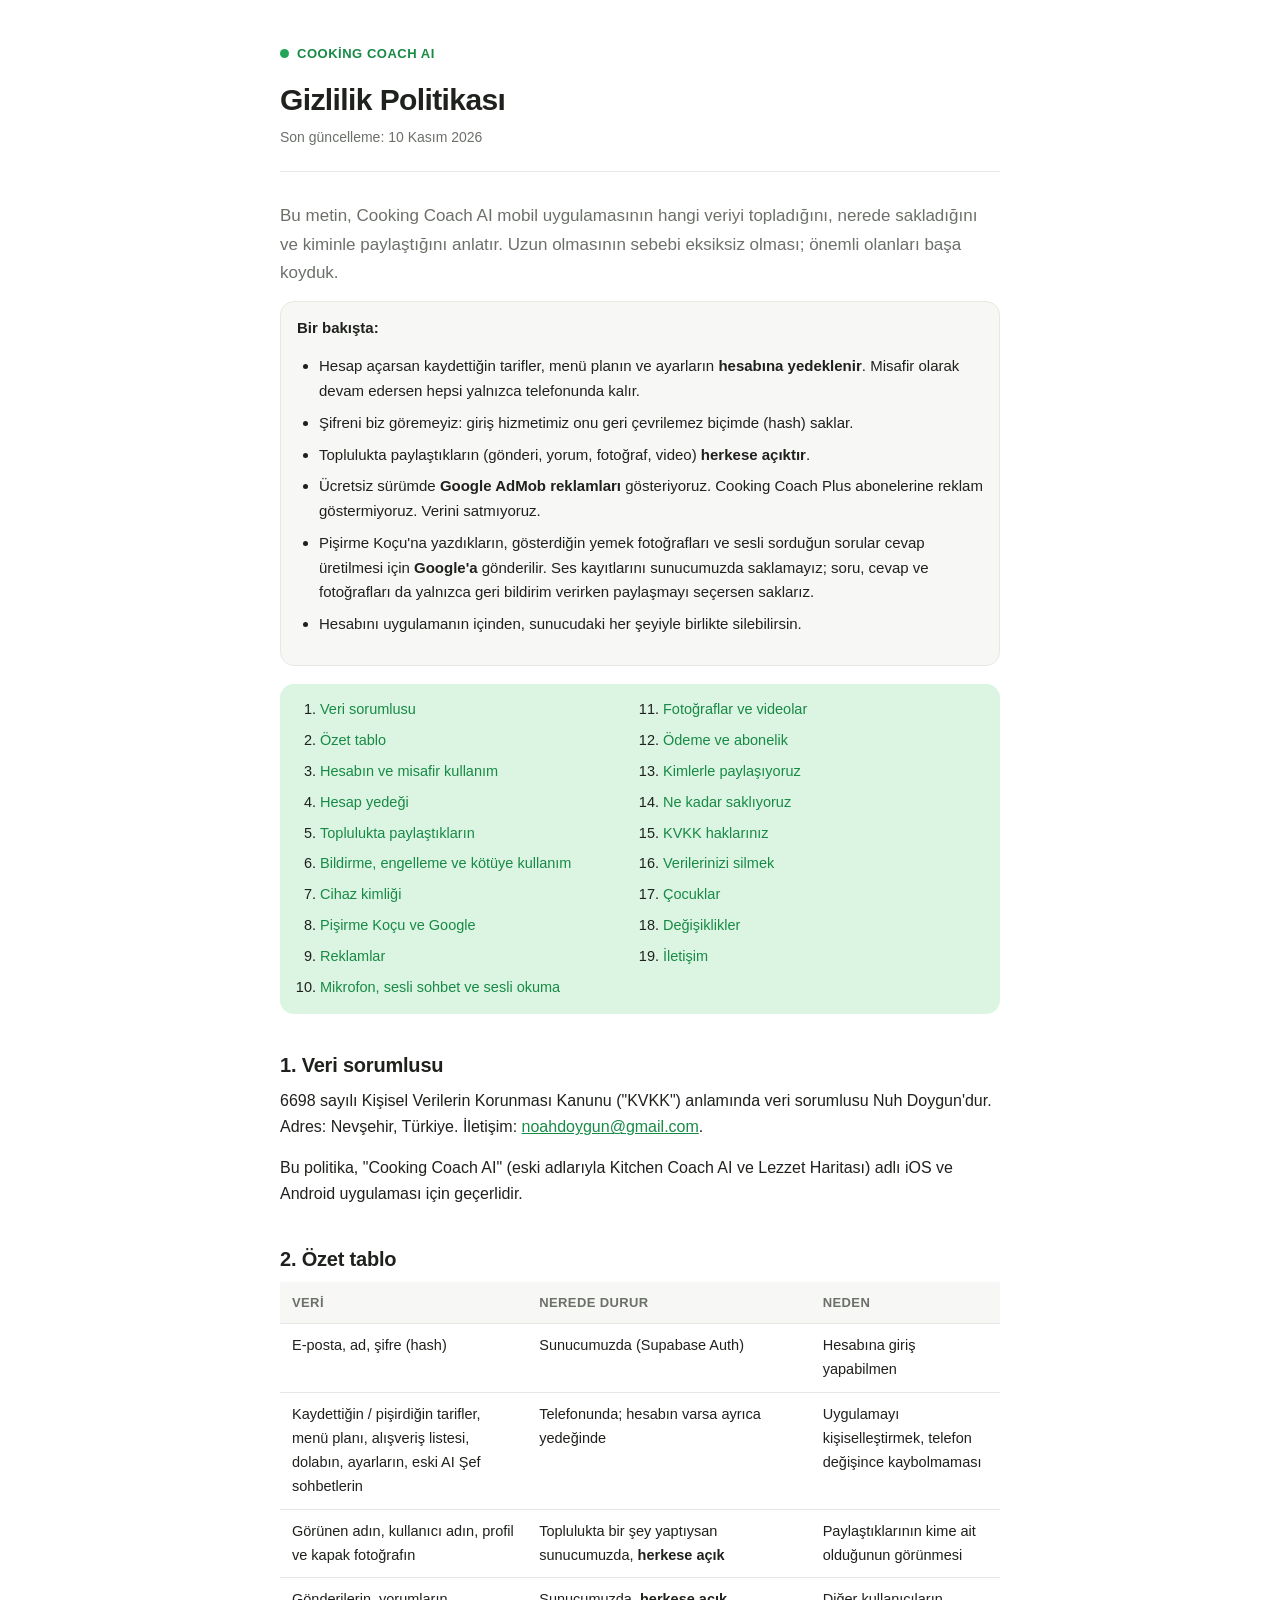
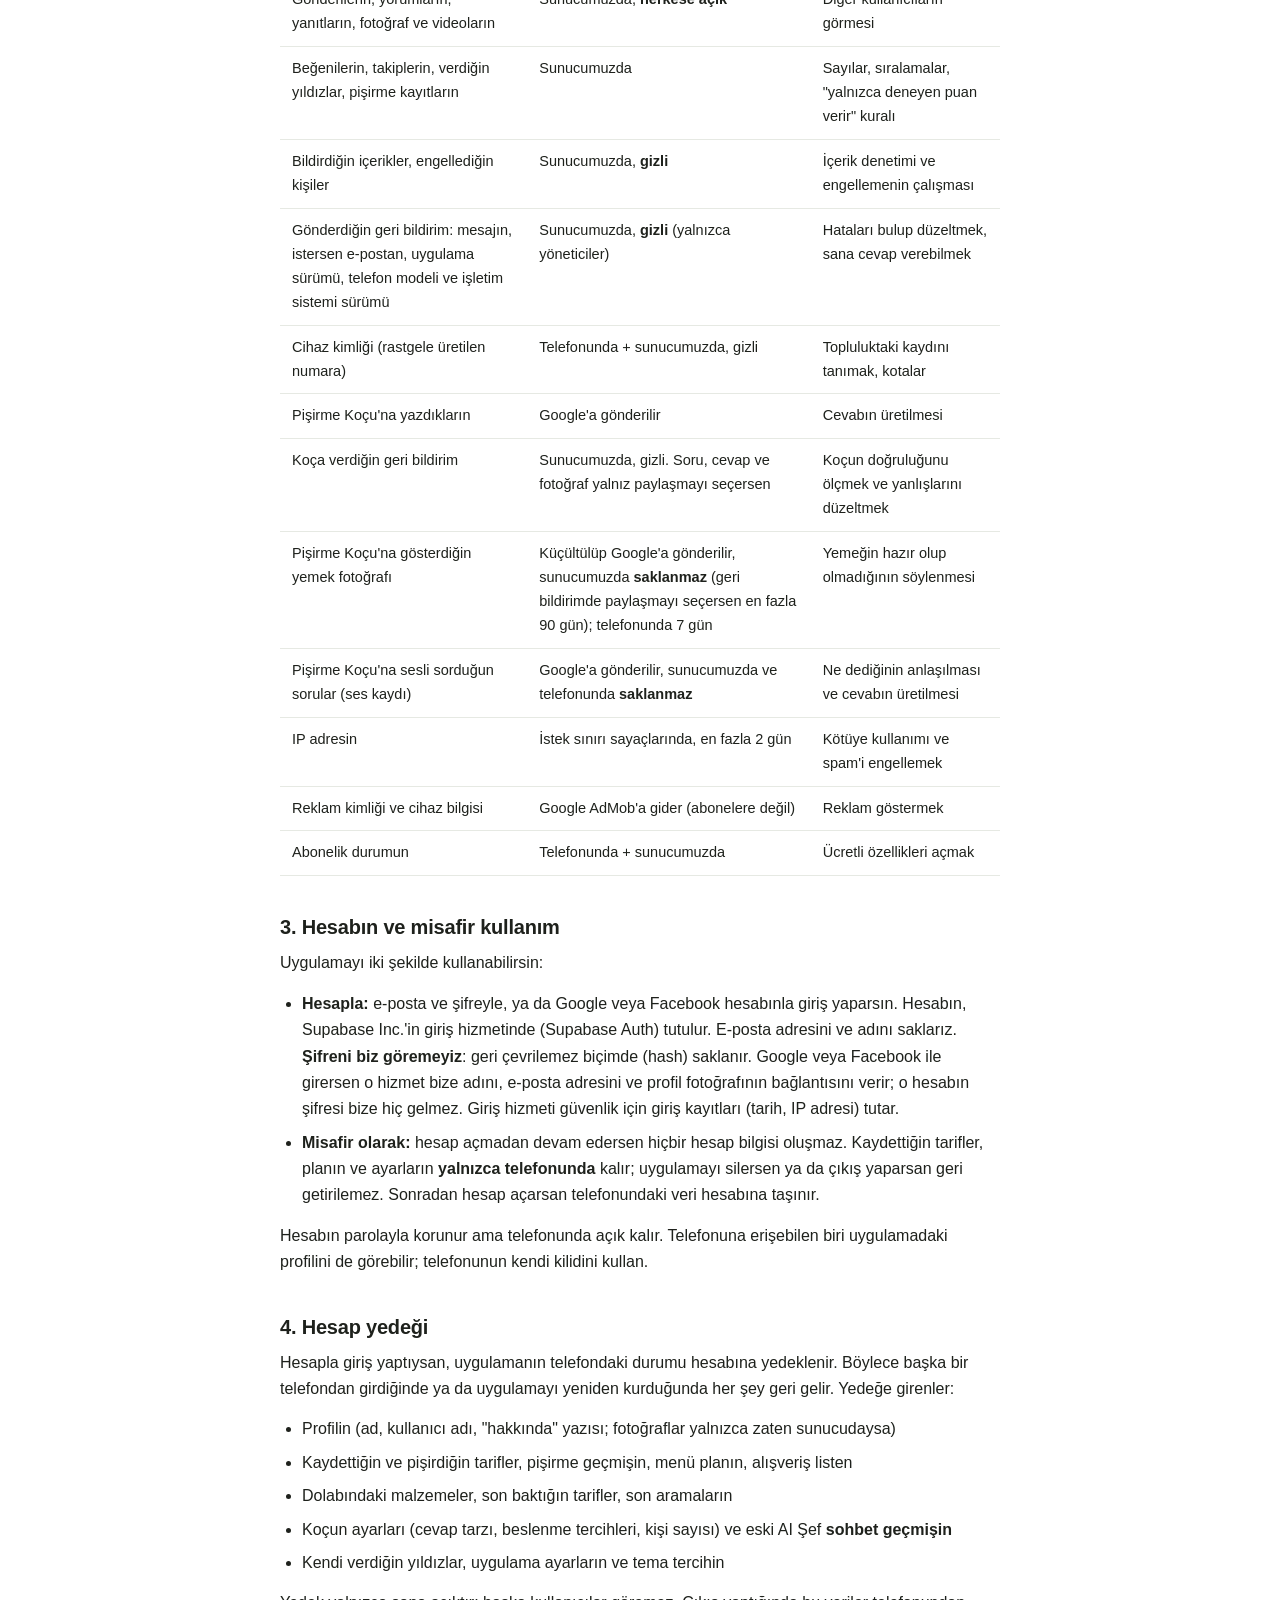
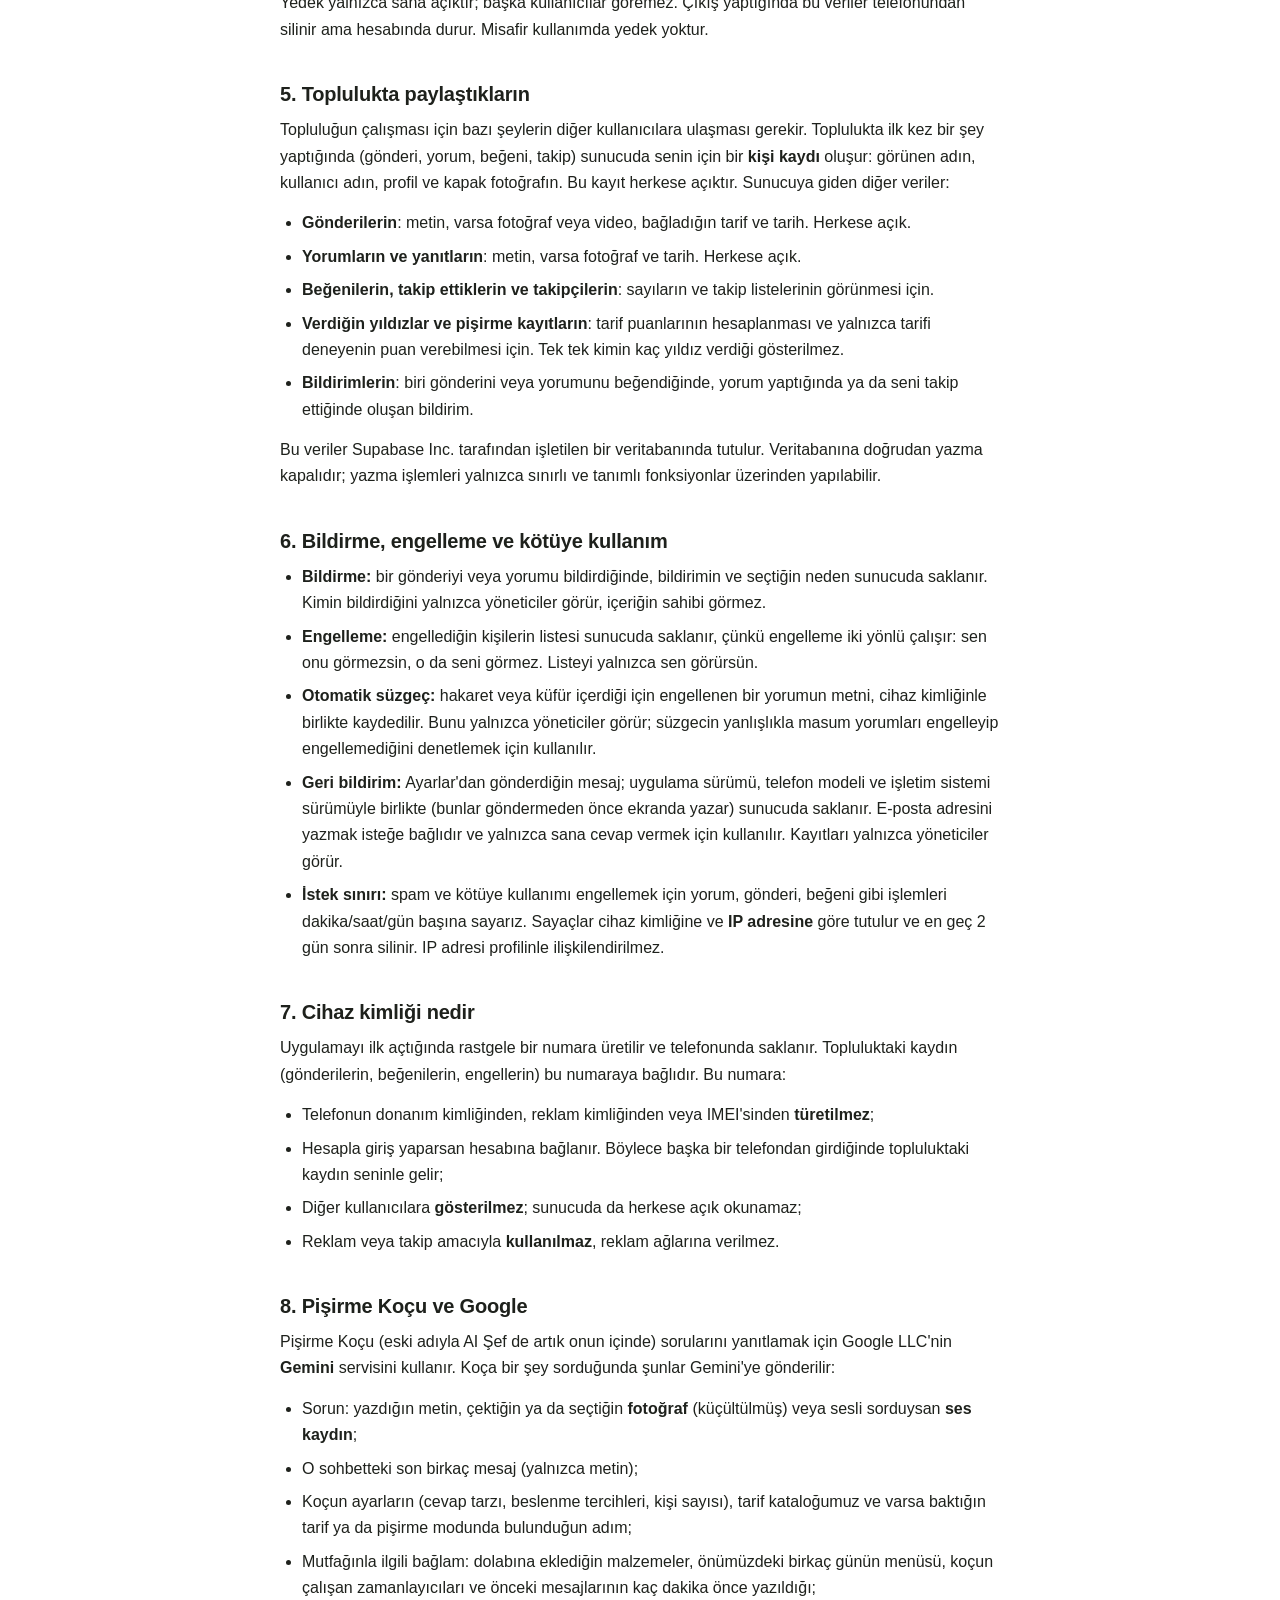
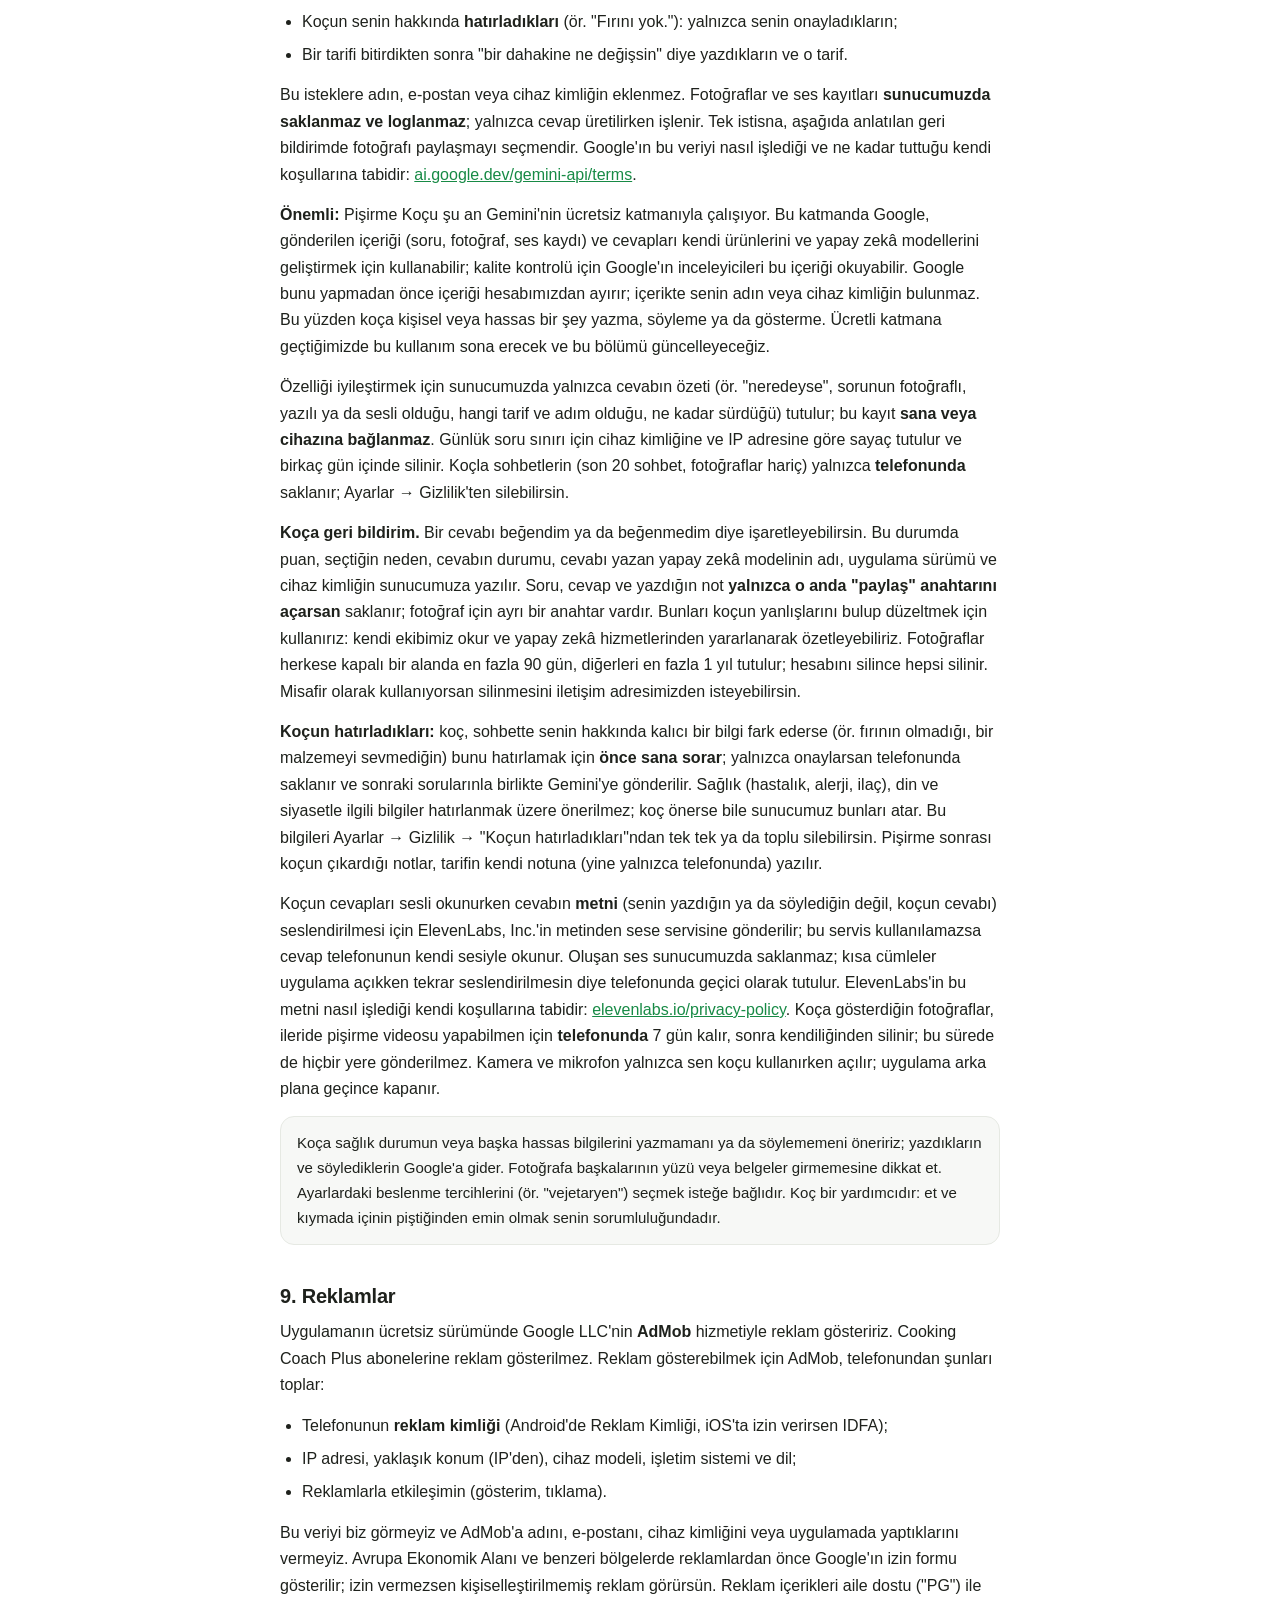
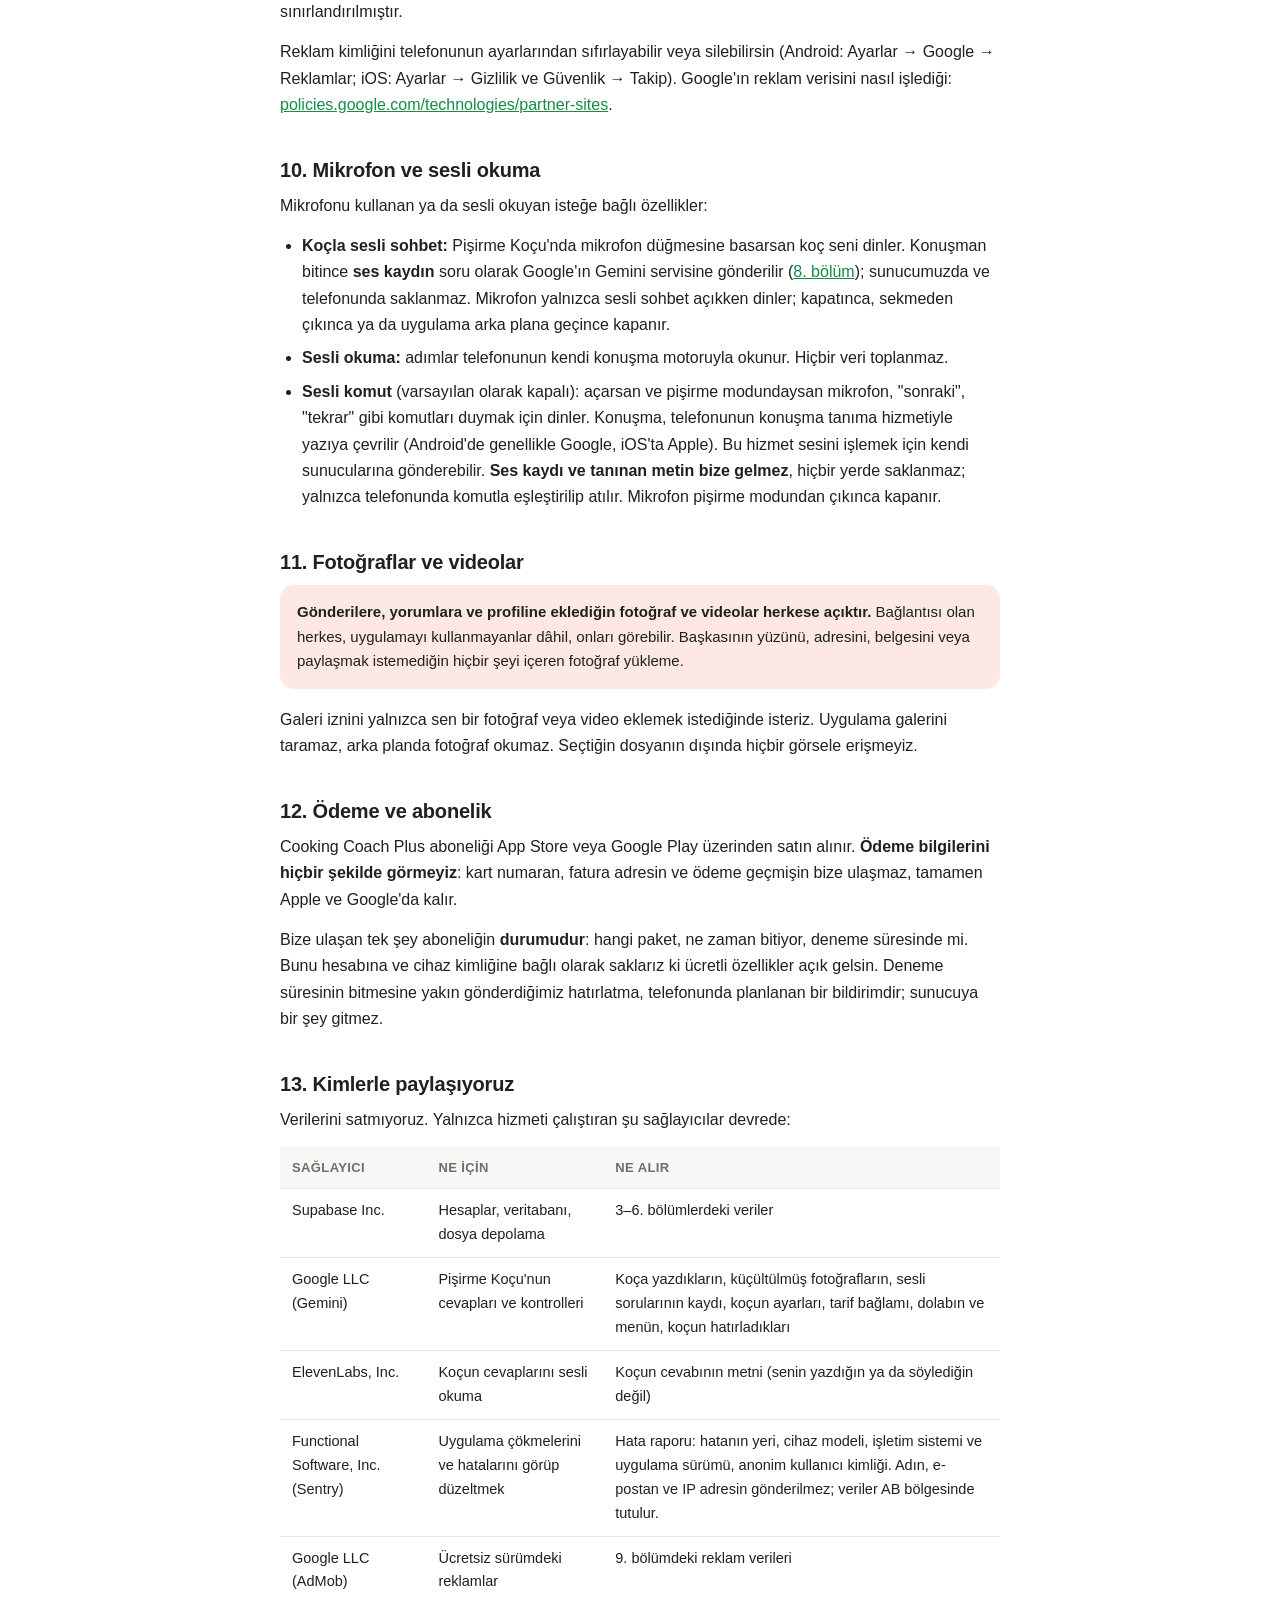
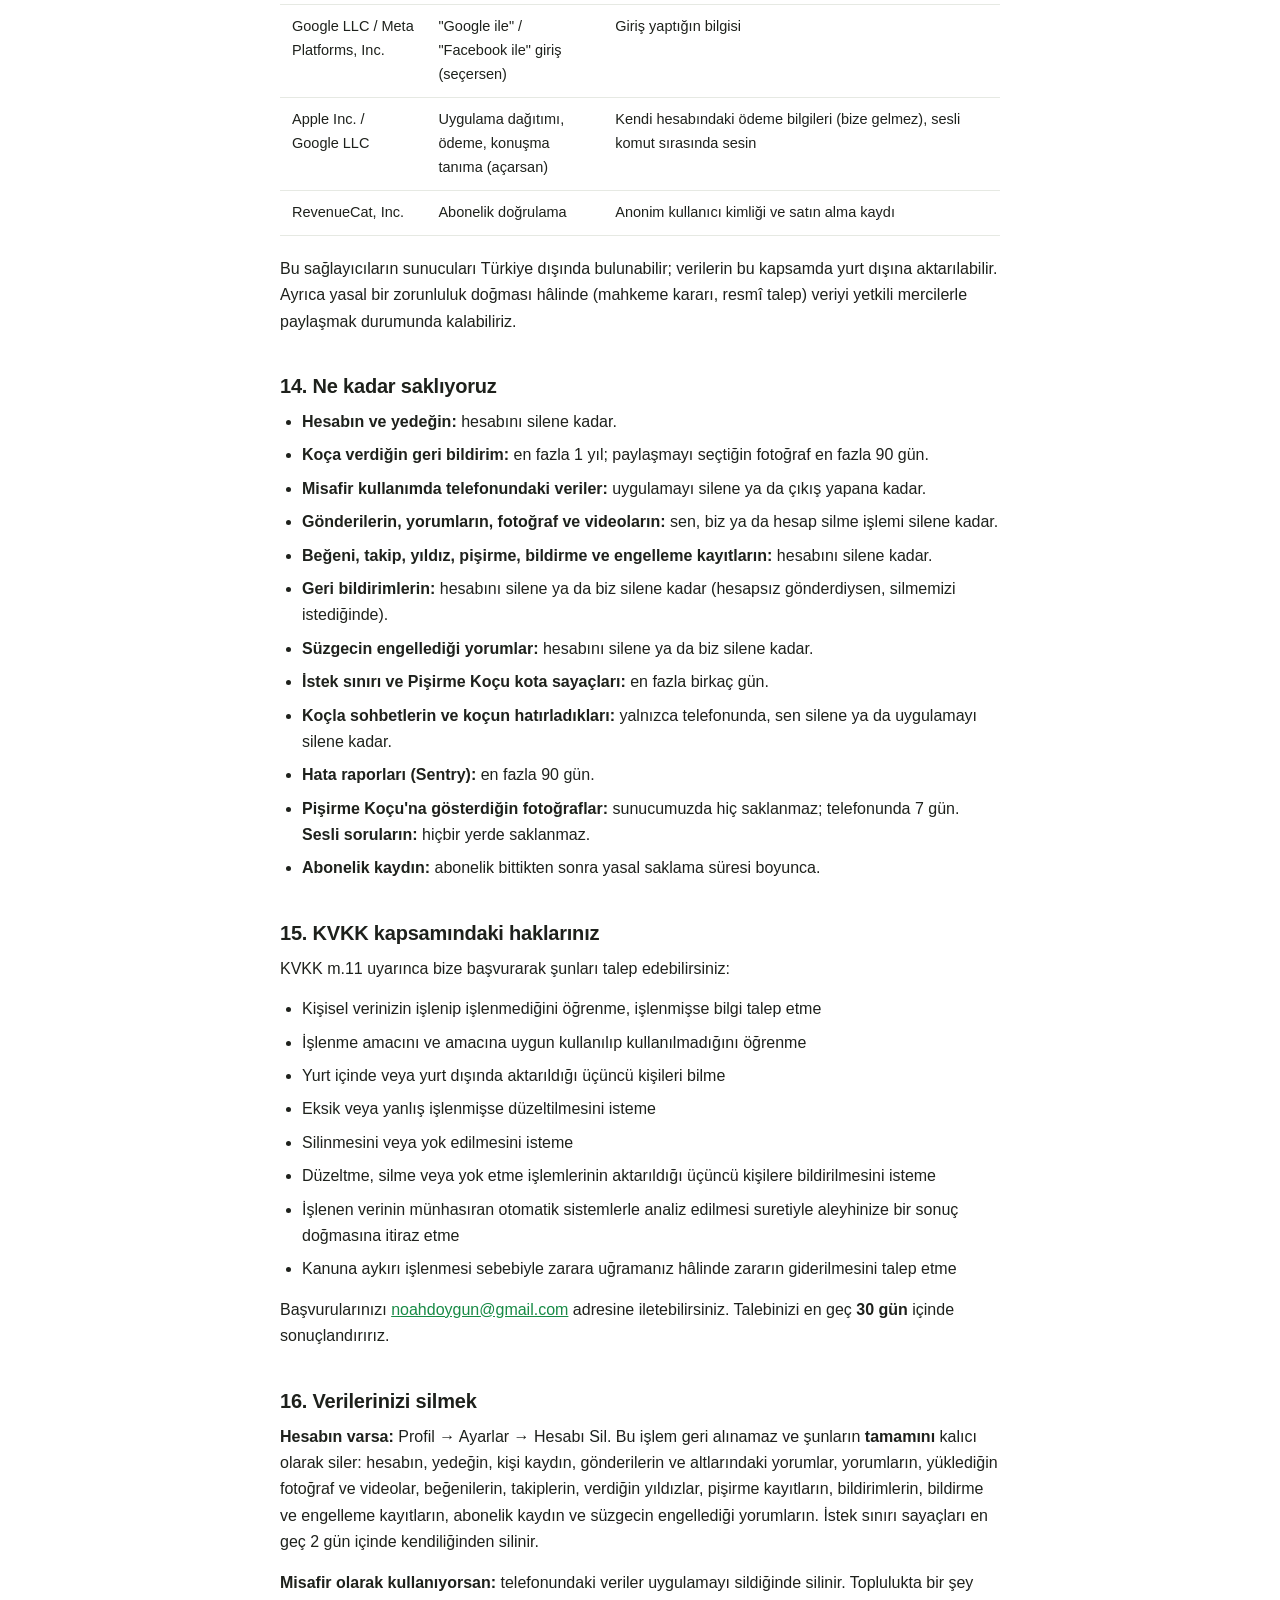
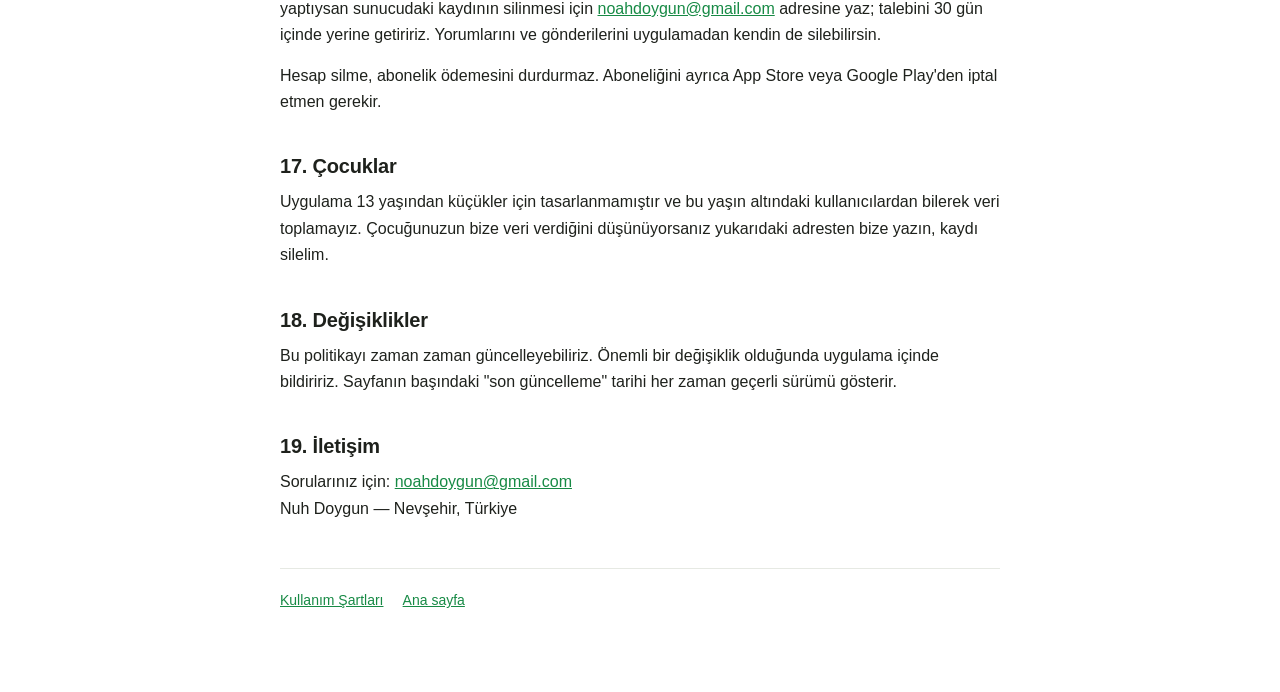
==== commit e2bbeacb: "Ad: Cooking Coach AI (eski adları Kitchen Coach AI ve Lezzet Haritası) Co-Authored-By: Claude Opus 5" ====
--- a/gizlilik.html
+++ b/gizlilik.html
@@ -3,23 +3,23 @@
   <head>
     <meta charset="utf-8" />
     <meta name="viewport" content="width=device-width, initial-scale=1" />
-    <title>Gizlilik Politikası — Kitchen Coach AI</title>
+    <title>Gizlilik Politikası — Cooking Coach AI</title>
     <meta
       name="description"
-      content="Kitchen Coach AI uygulamasının hangi veriyi topladığı, nerede sakladığı ve kiminle paylaştığı."
+      content="Cooking Coach AI uygulamasının hangi veriyi topladığı, nerede sakladığı ve kiminle paylaştığı."
     />
     <link rel="stylesheet" href="style.css" />
   </head>
   <body>
     <div class="wrap">
       <header class="top">
-        <a class="brand" href="index.html"><span class="dot"></span> Kitchen Coach AI</a>
+        <a class="brand" href="index.html"><span class="dot"></span> Cooking Coach AI</a>
         <h1>Gizlilik Politikası</h1>
-        <p class="updated">Son güncelleme: 5 Kasım 2026</p>
+        <p class="updated">Son güncelleme: 10 Kasım 2026</p>
       </header>
 
       <p class="lede">
-        Bu metin, Kitchen Coach AI mobil uygulamasının hangi veriyi topladığını, nerede sakladığını ve kiminle
+        Bu metin, Cooking Coach AI mobil uygulamasının hangi veriyi topladığını, nerede sakladığını ve kiminle
         paylaştığını anlatır. Uzun olmasının sebebi eksiksiz olması; önemli olanları başa koyduk.
       </p>
 
@@ -29,7 +29,7 @@
           <li>Hesap açarsan kaydettiğin tarifler, menü planın ve ayarların <strong>hesabına yedeklenir</strong>. Misafir olarak devam edersen hepsi yalnızca telefonunda kalır.</li>
           <li>Şifreni biz göremeyiz: giriş hizmetimiz onu geri çevrilemez biçimde (hash) saklar.</li>
           <li>Toplulukta paylaştıkların (gönderi, yorum, fotoğraf, video) <strong>herkese açıktır</strong>.</li>
-          <li>Ücretsiz sürümde <strong>Google AdMob reklamları</strong> gösteriyoruz. Kitchen Coach Plus abonelerine reklam göstermiyoruz. Verini satmıyoruz.</li>
+          <li>Ücretsiz sürümde <strong>Google AdMob reklamları</strong> gösteriyoruz. Cooking Coach Plus abonelerine reklam göstermiyoruz. Verini satmıyoruz.</li>
           <li>Pişirme Koçu'na yazdıkların, gösterdiğin yemek fotoğrafları ve sesli sorduğun sorular cevap üretilmesi için <strong>Google'a</strong> gönderilir. Ses kayıtlarını sunucumuzda saklamayız; soru, cevap ve fotoğrafları da yalnızca geri bildirim verirken paylaşmayı seçersen saklarız.</li>
           <li>Hesabını uygulamanın içinden, sunucudaki her şeyiyle birlikte silebilirsin.</li>
         </ul>
@@ -66,7 +66,7 @@
         Nevşehir, Türkiye. İletişim:
         <a href="mailto:noahdoygun@gmail.com">noahdoygun@gmail.com</a>.
       </p>
-      <p>Bu politika, "Kitchen Coach AI" (eski adıyla Lezzet Haritası) adlı iOS ve Android uygulaması için geçerlidir.</p>
+      <p>Bu politika, "Cooking Coach AI" (eski adlarıyla Kitchen Coach AI ve Lezzet Haritası) adlı iOS ve Android uygulaması için geçerlidir.</p>
 
       <h2 id="ozet">2. Özet tablo</h2>
       <table>
@@ -324,7 +324,7 @@
 
       <h2 id="reklam">9. Reklamlar</h2>
       <p>
-        Uygulamanın ücretsiz sürümünde Google LLC'nin <strong>AdMob</strong> hizmetiyle reklam gösteririz. Kitchen Coach Plus
+        Uygulamanın ücretsiz sürümünde Google LLC'nin <strong>AdMob</strong> hizmetiyle reklam gösteririz. Cooking Coach Plus
         abonelerine reklam gösterilmez. Reklam gösterebilmek için AdMob, telefonundan şunları toplar:
       </p>
       <ul>
@@ -381,7 +381,7 @@
 
       <h2 id="abonelik">12. Ödeme ve abonelik</h2>
       <p>
-        Kitchen Coach Plus aboneliği App Store veya Google Play üzerinden satın alınır. <strong>Ödeme bilgilerini hiçbir
+        Cooking Coach Plus aboneliği App Store veya Google Play üzerinden satın alınır. <strong>Ödeme bilgilerini hiçbir
         şekilde görmeyiz</strong>: kart numaran, fatura adresin ve ödeme geçmişin bize ulaşmaz, tamamen Apple ve
         Google'da kalır.
       </p>
--- a/style.css
+++ b/style.css
@@ -1,4 +1,4 @@
-/* Lezzet Haritası — yasal sayfaların ortak biçimi.
+/* Cooking Coach AI — yasal sayfaların ortak biçimi.
    Bu sayfalar uygulamanın içinden, telefonda açılıyor; önce okunabilirlik. */
 
 :root {
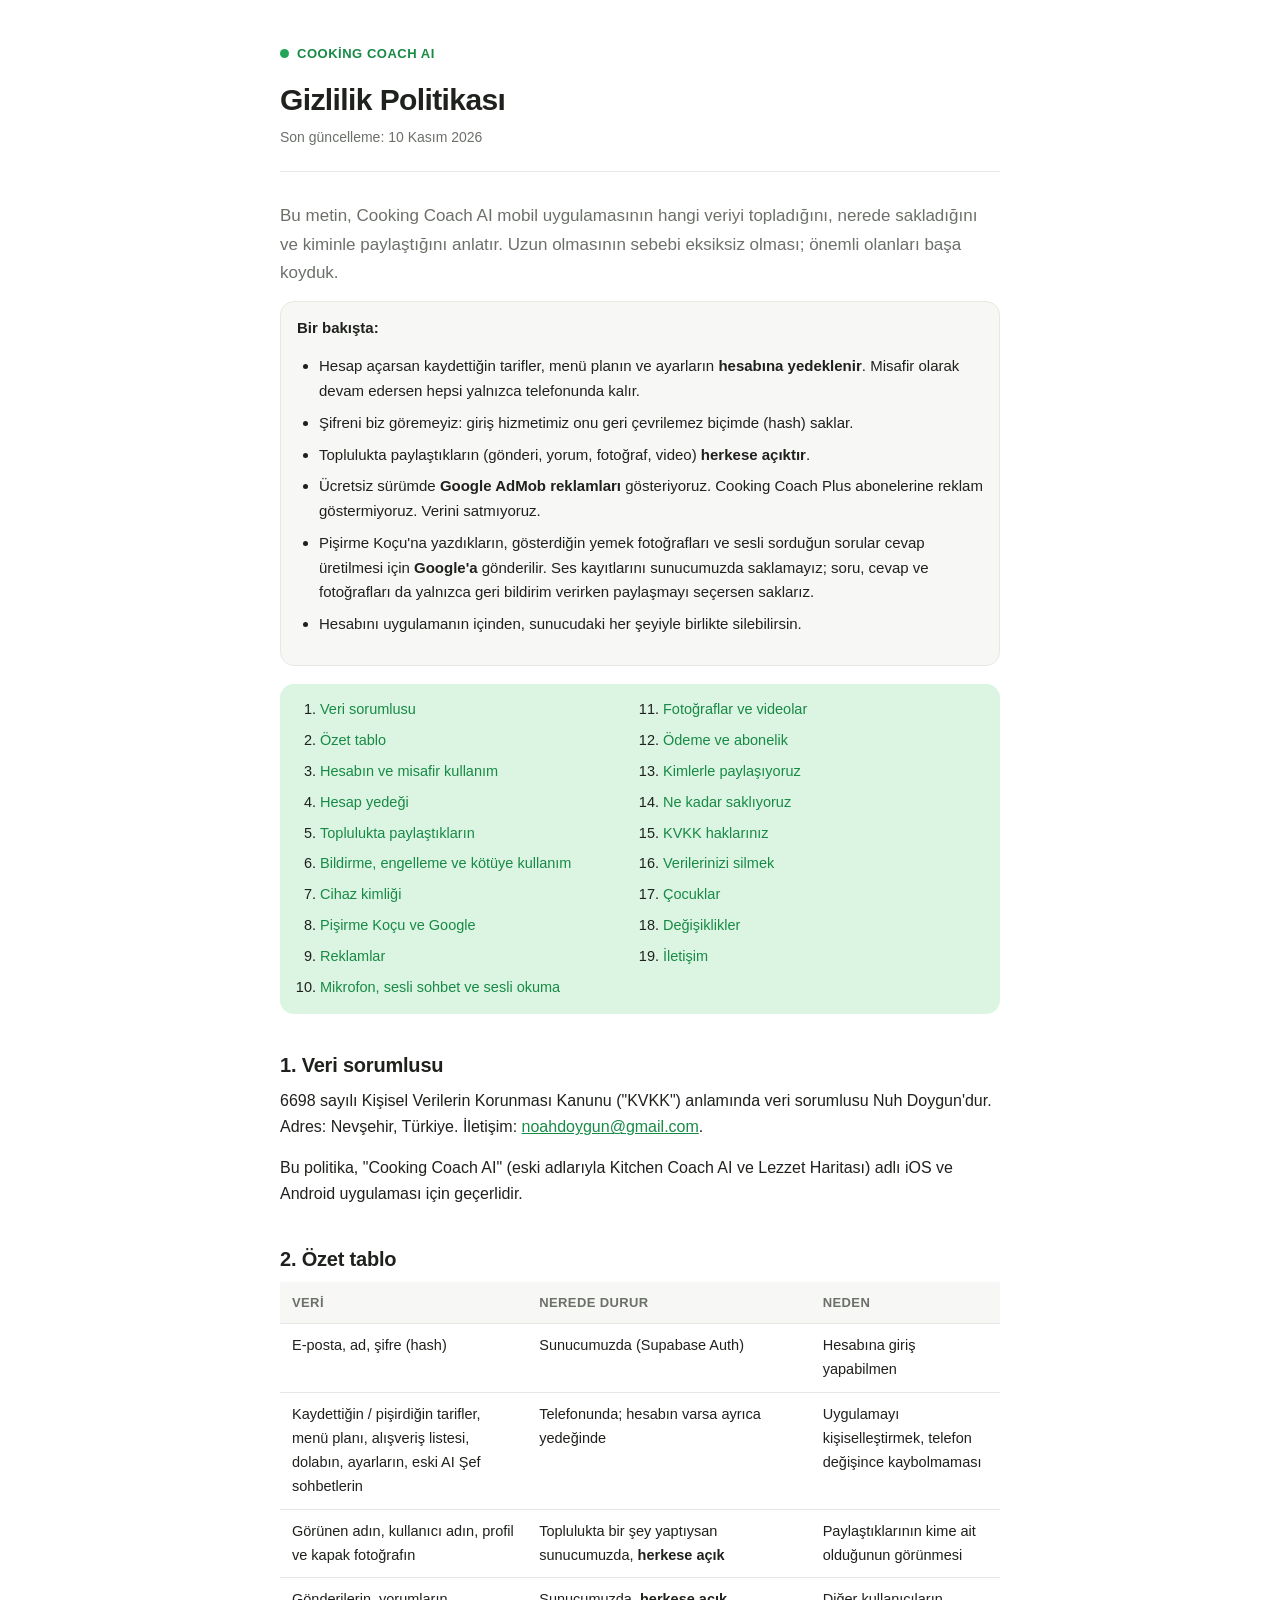
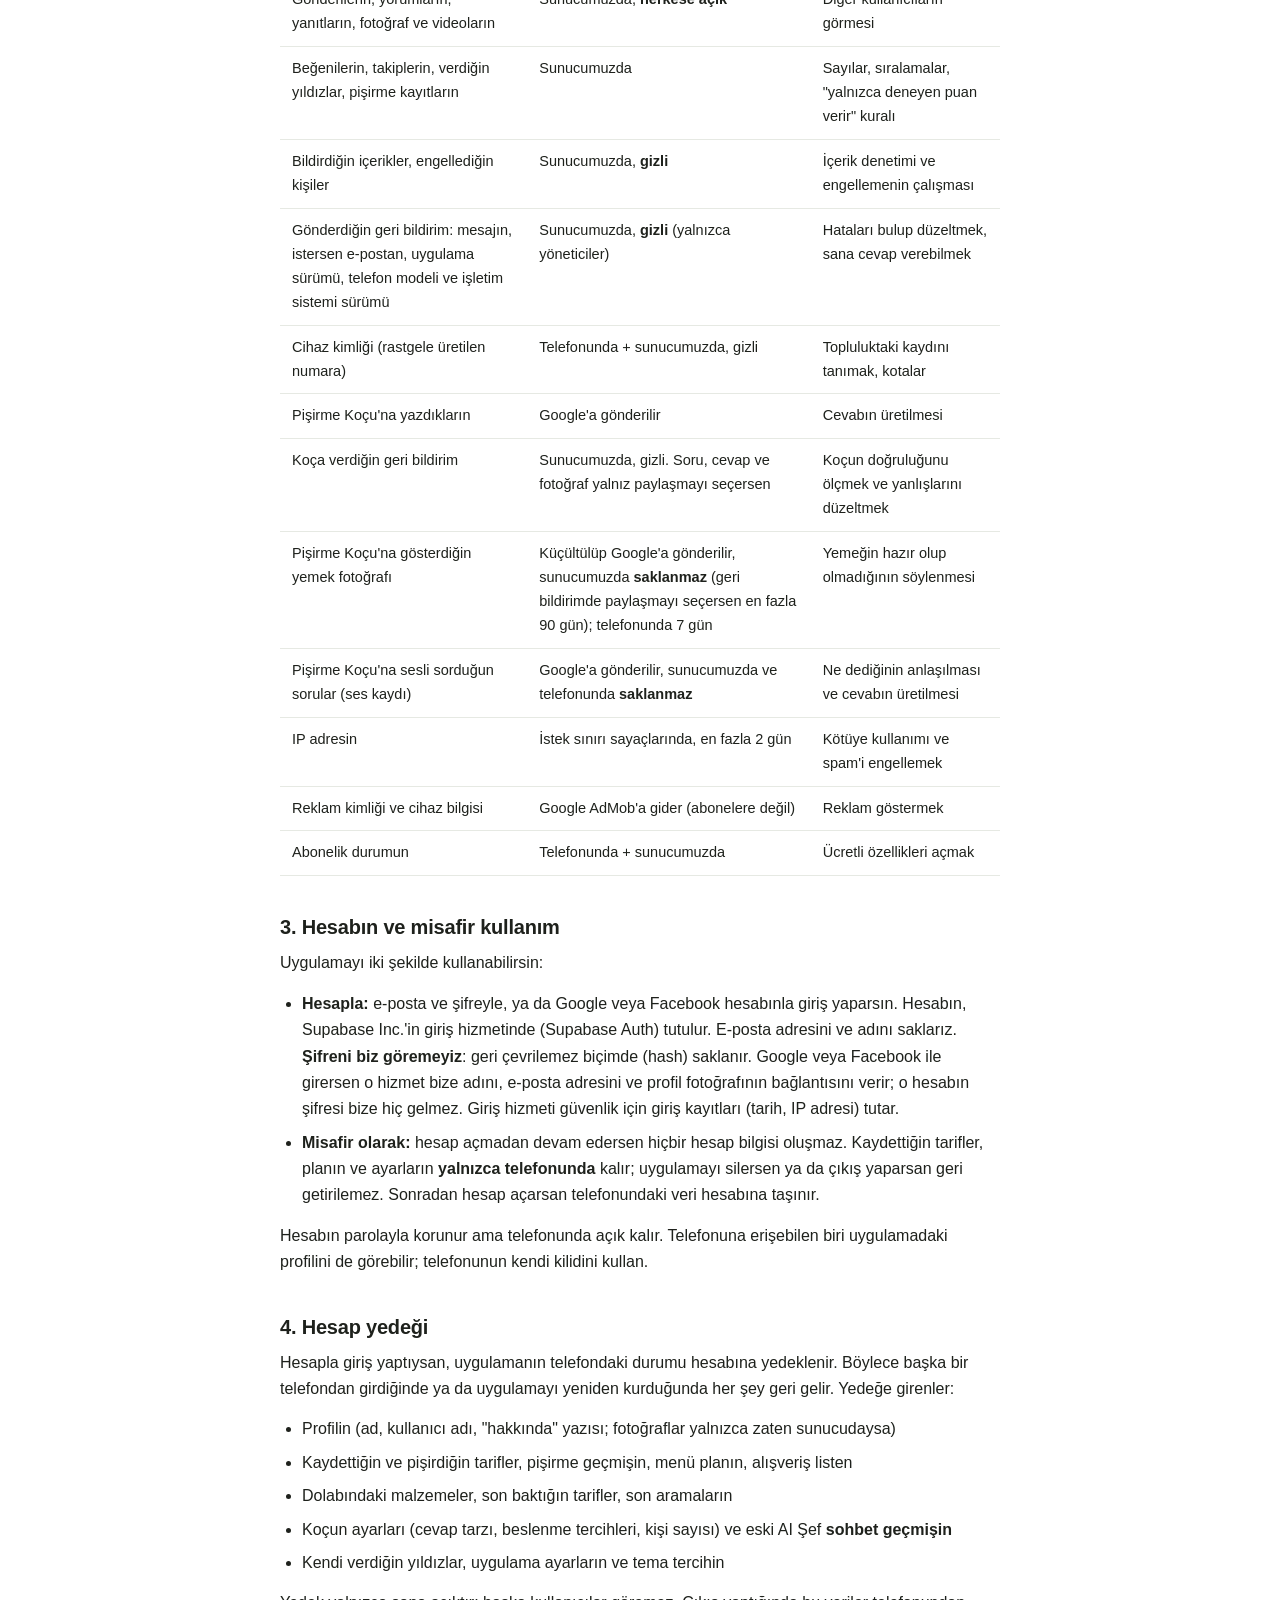
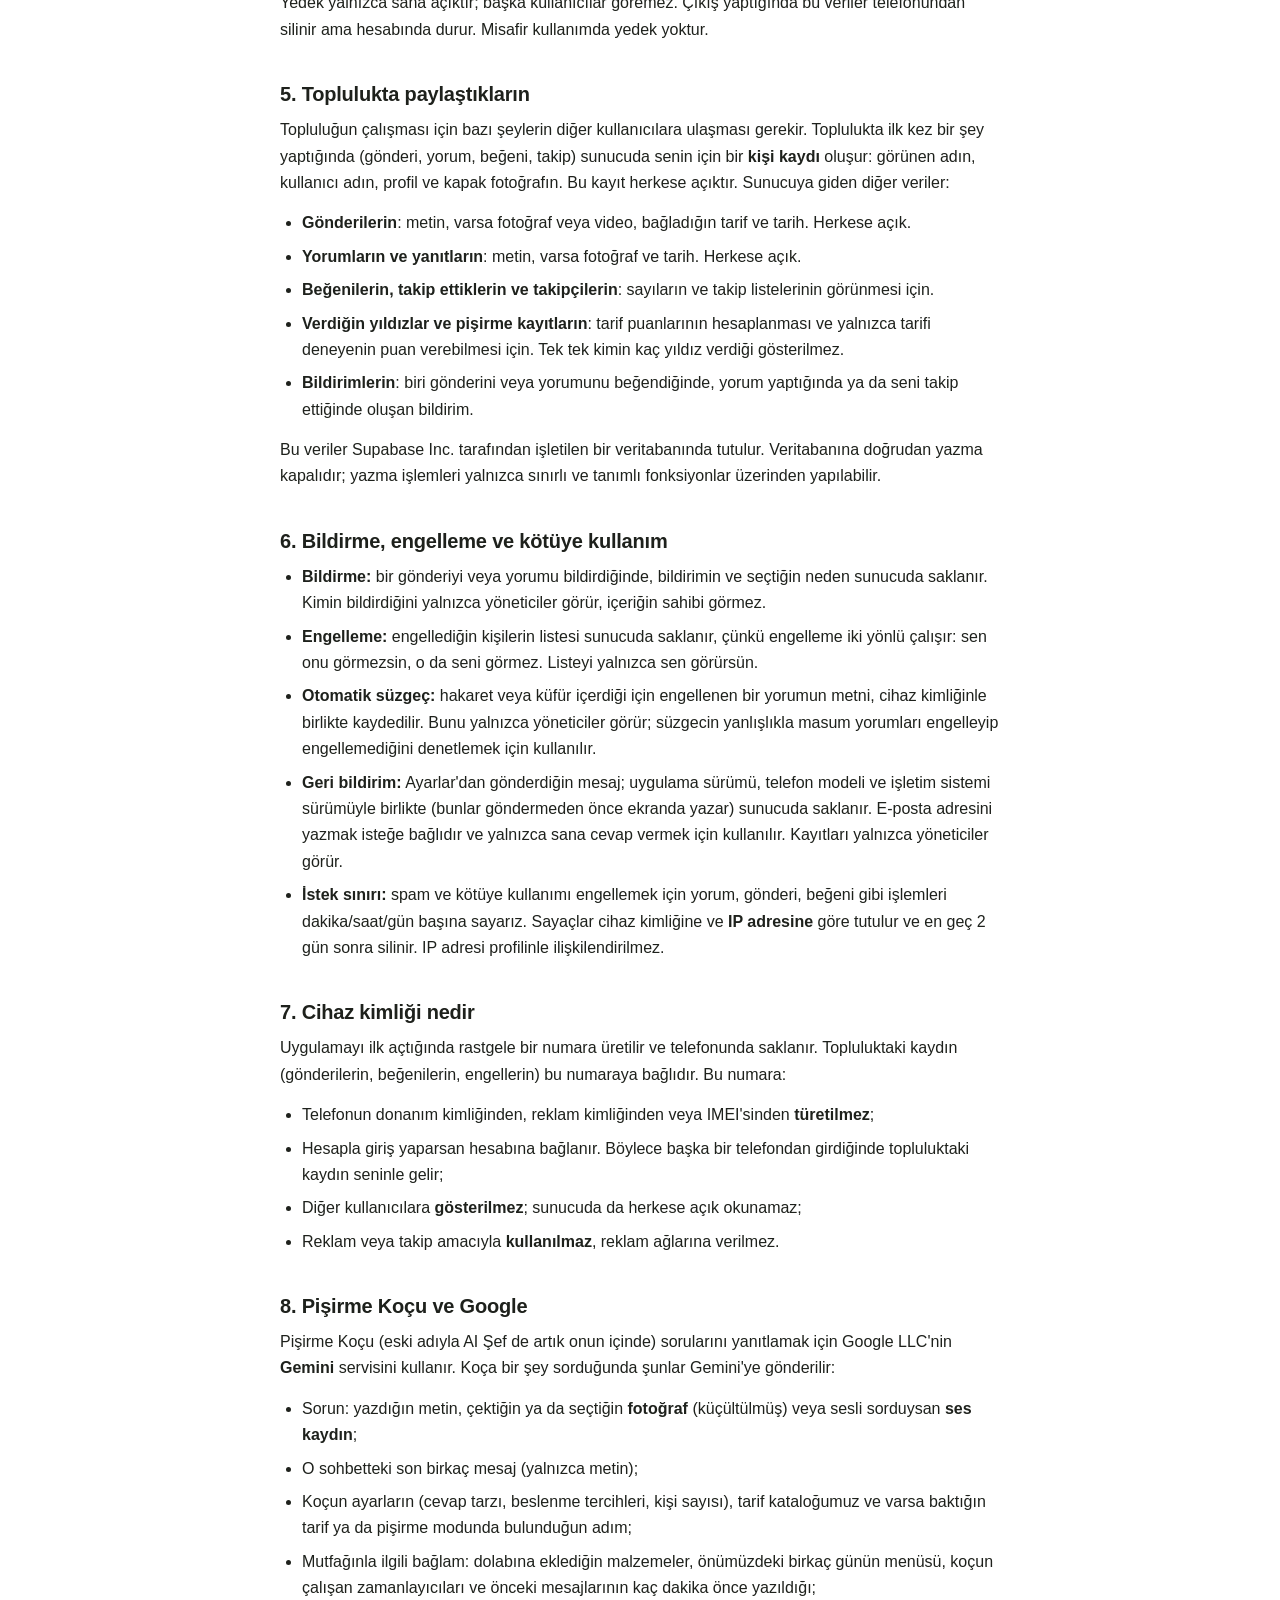
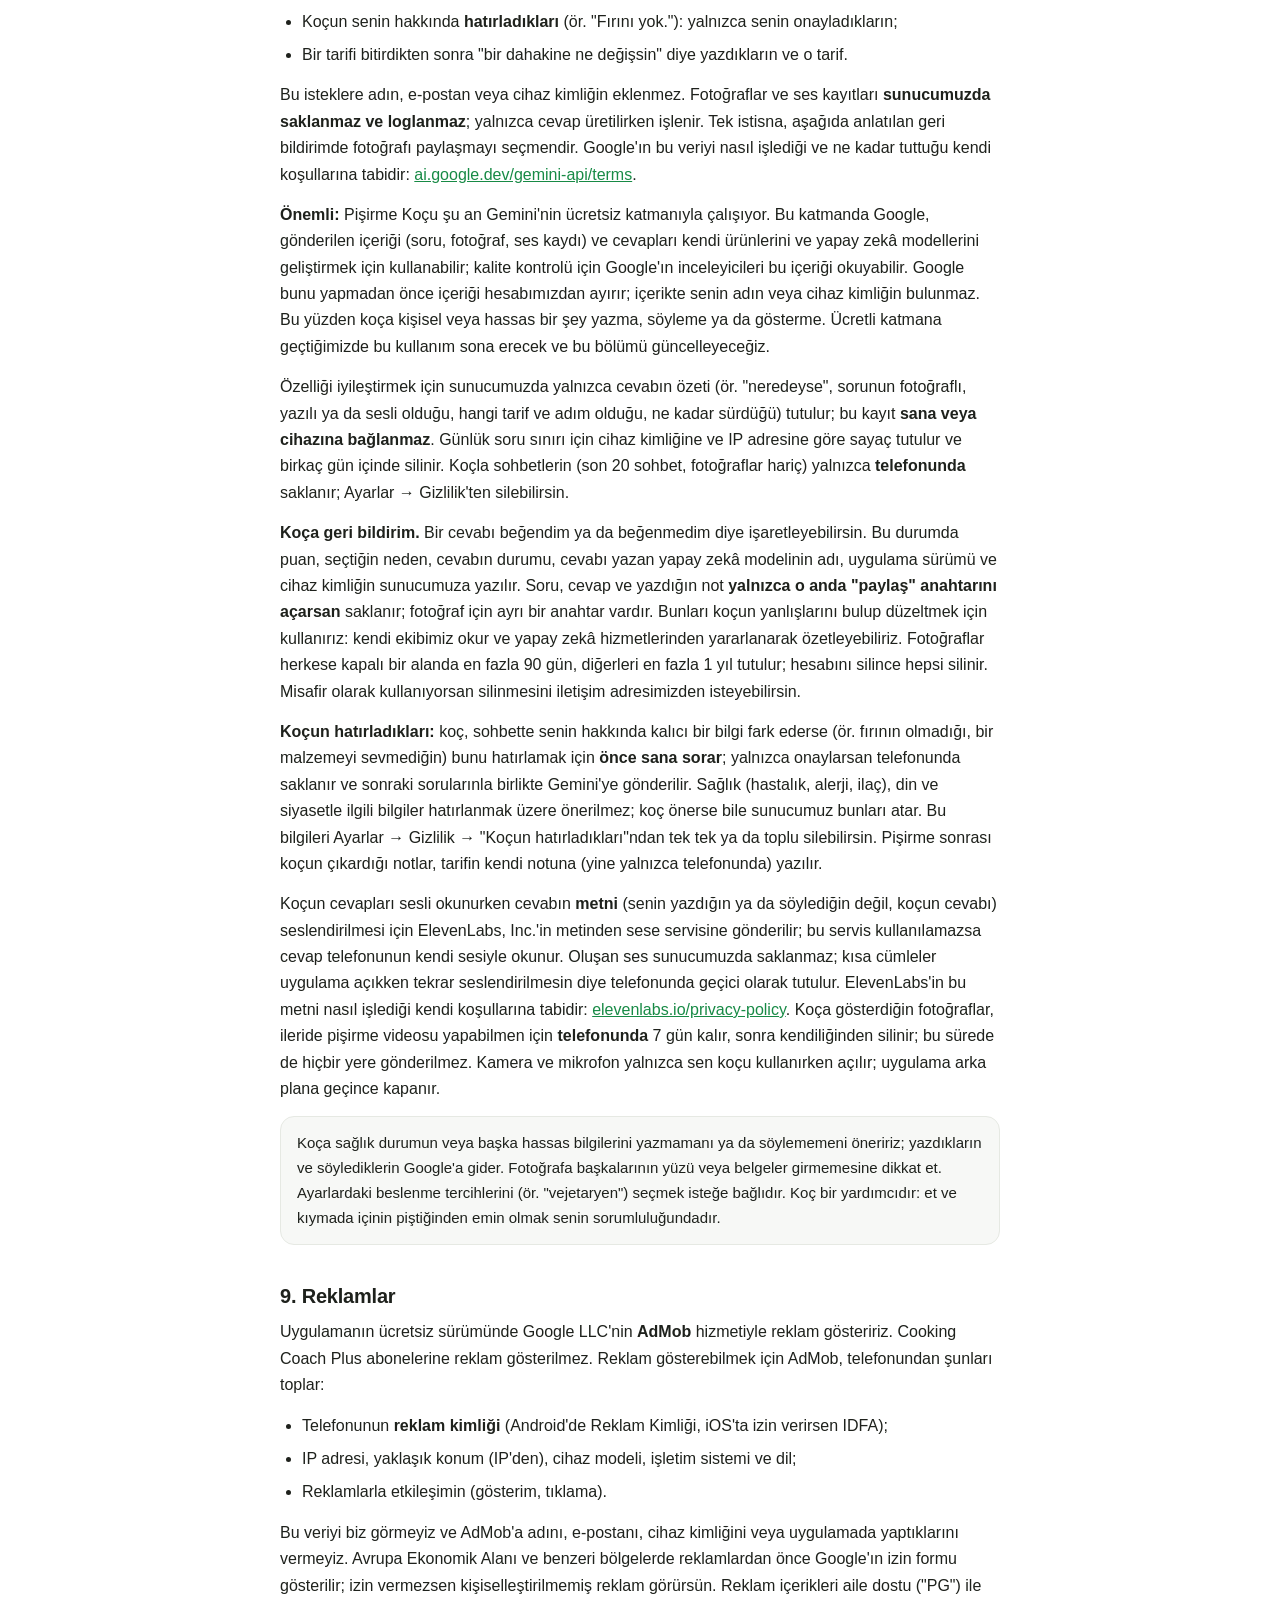
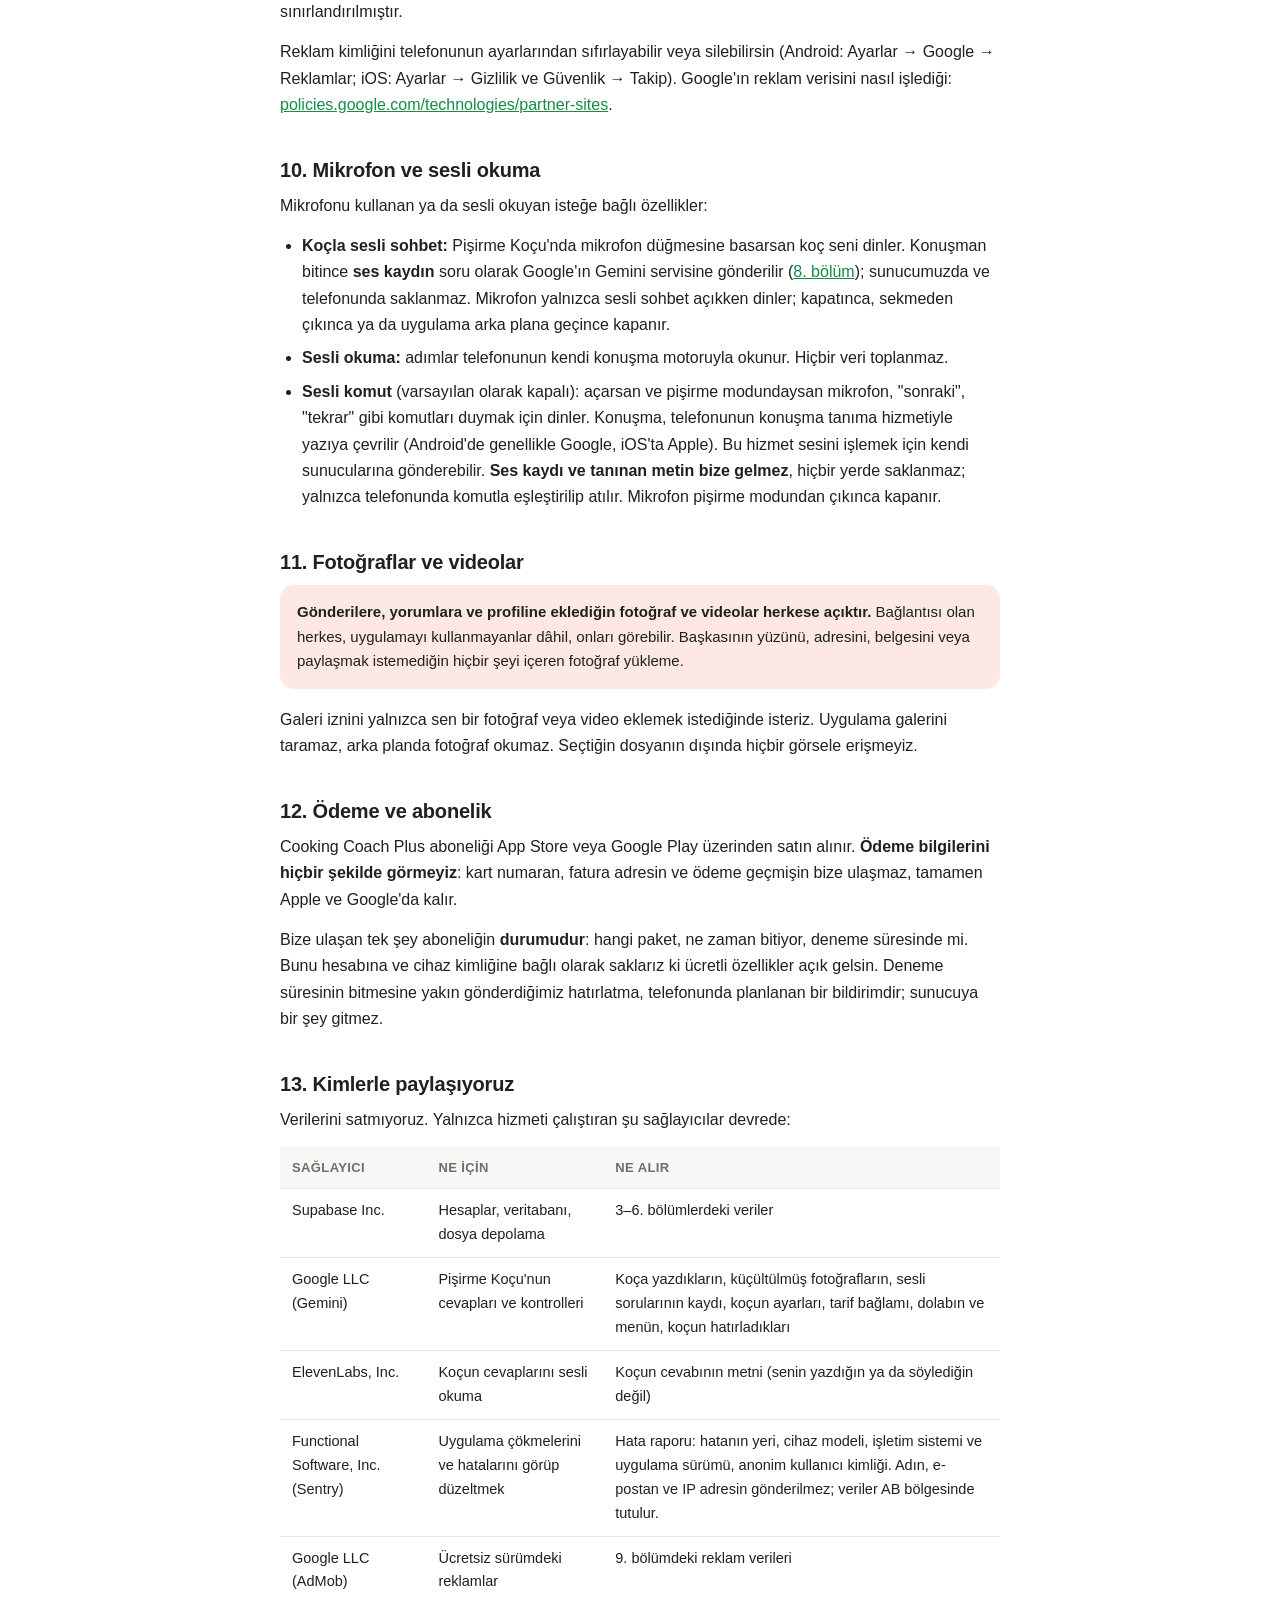
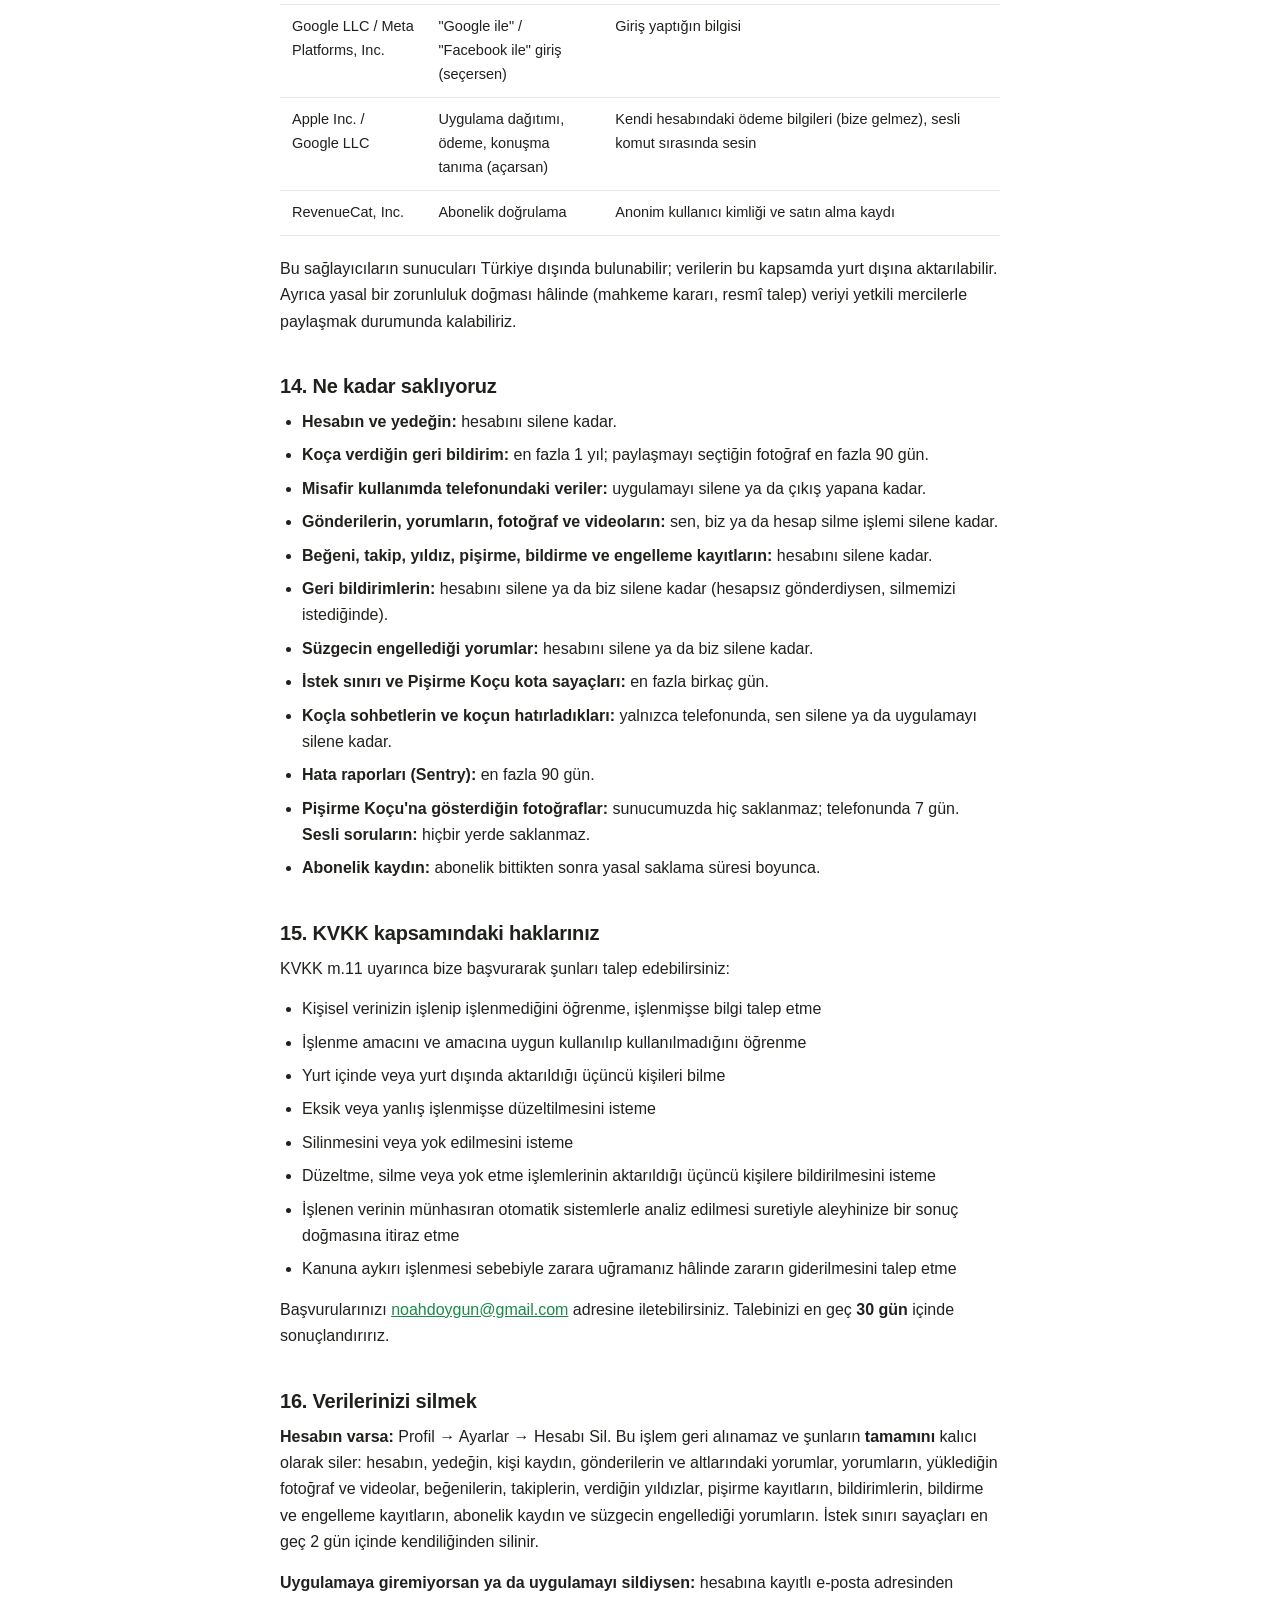
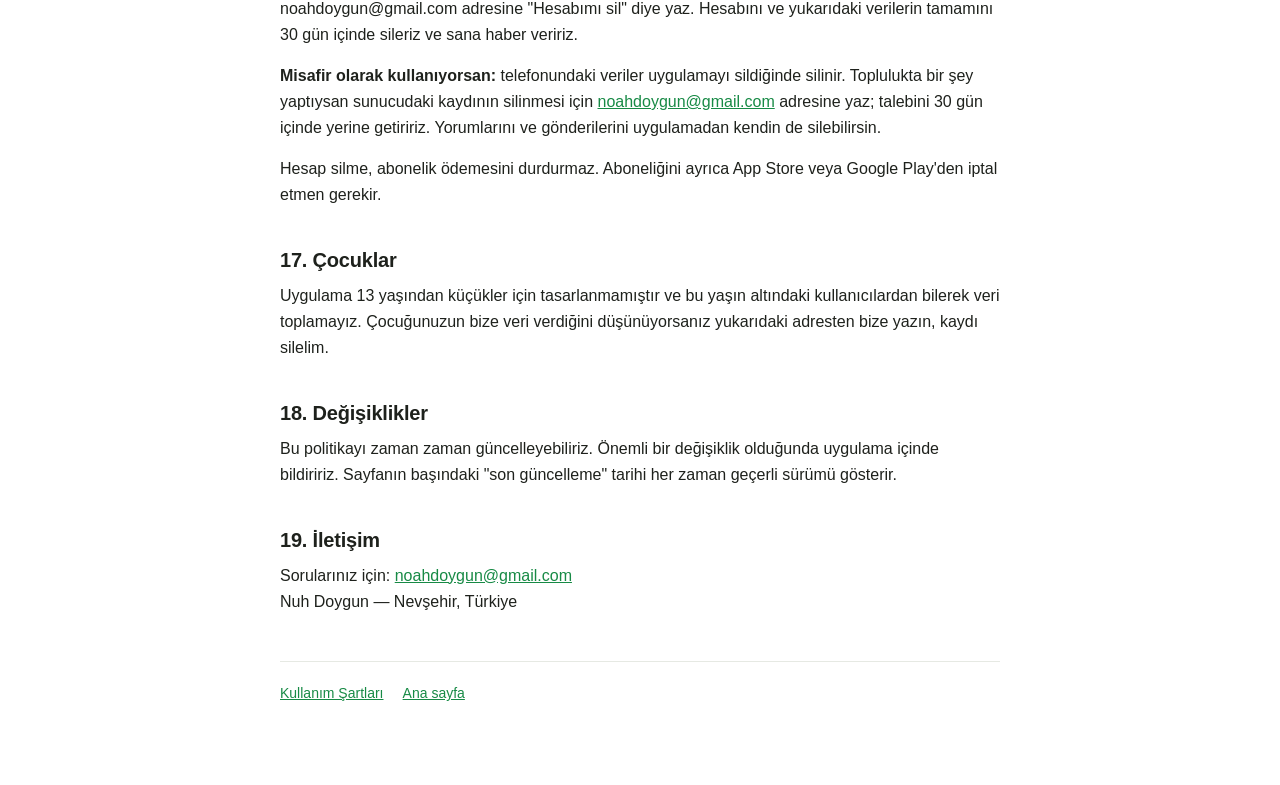
==== commit 39b06e35: "Gizlilik: uygulamaya girmeden hesap silme isteği (e-posta) Co-Authored-By: Claude Opus 5.5 <noreply@" ====
--- a/gizlilik.html
+++ b/gizlilik.html
@@ -492,6 +492,11 @@
         yorumların. İstek sınırı sayaçları en geç 2 gün içinde kendiliğinden silinir.
       </p>
       <p>
+        <strong>Uygulamaya giremiyorsan ya da uygulamayı sildiysen:</strong> hesabına kayıtlı e-posta adresinden
+        noahdoygun@gmail.com adresine "Hesabımı sil" diye yaz. Hesabını ve yukarıdaki verilerin tamamını
+        30 gün içinde sileriz ve sana haber veririz.
+      </p>
+      <p>
         <strong>Misafir olarak kullanıyorsan:</strong> telefonundaki veriler uygulamayı sildiğinde silinir. Toplulukta
         bir şey yaptıysan sunucudaki kaydının silinmesi için <a href="mailto:noahdoygun@gmail.com">noahdoygun@gmail.com</a>
         adresine yaz; talebini 30 gün içinde yerine getiririz. Yorumlarını ve gönderilerini uygulamadan kendin de
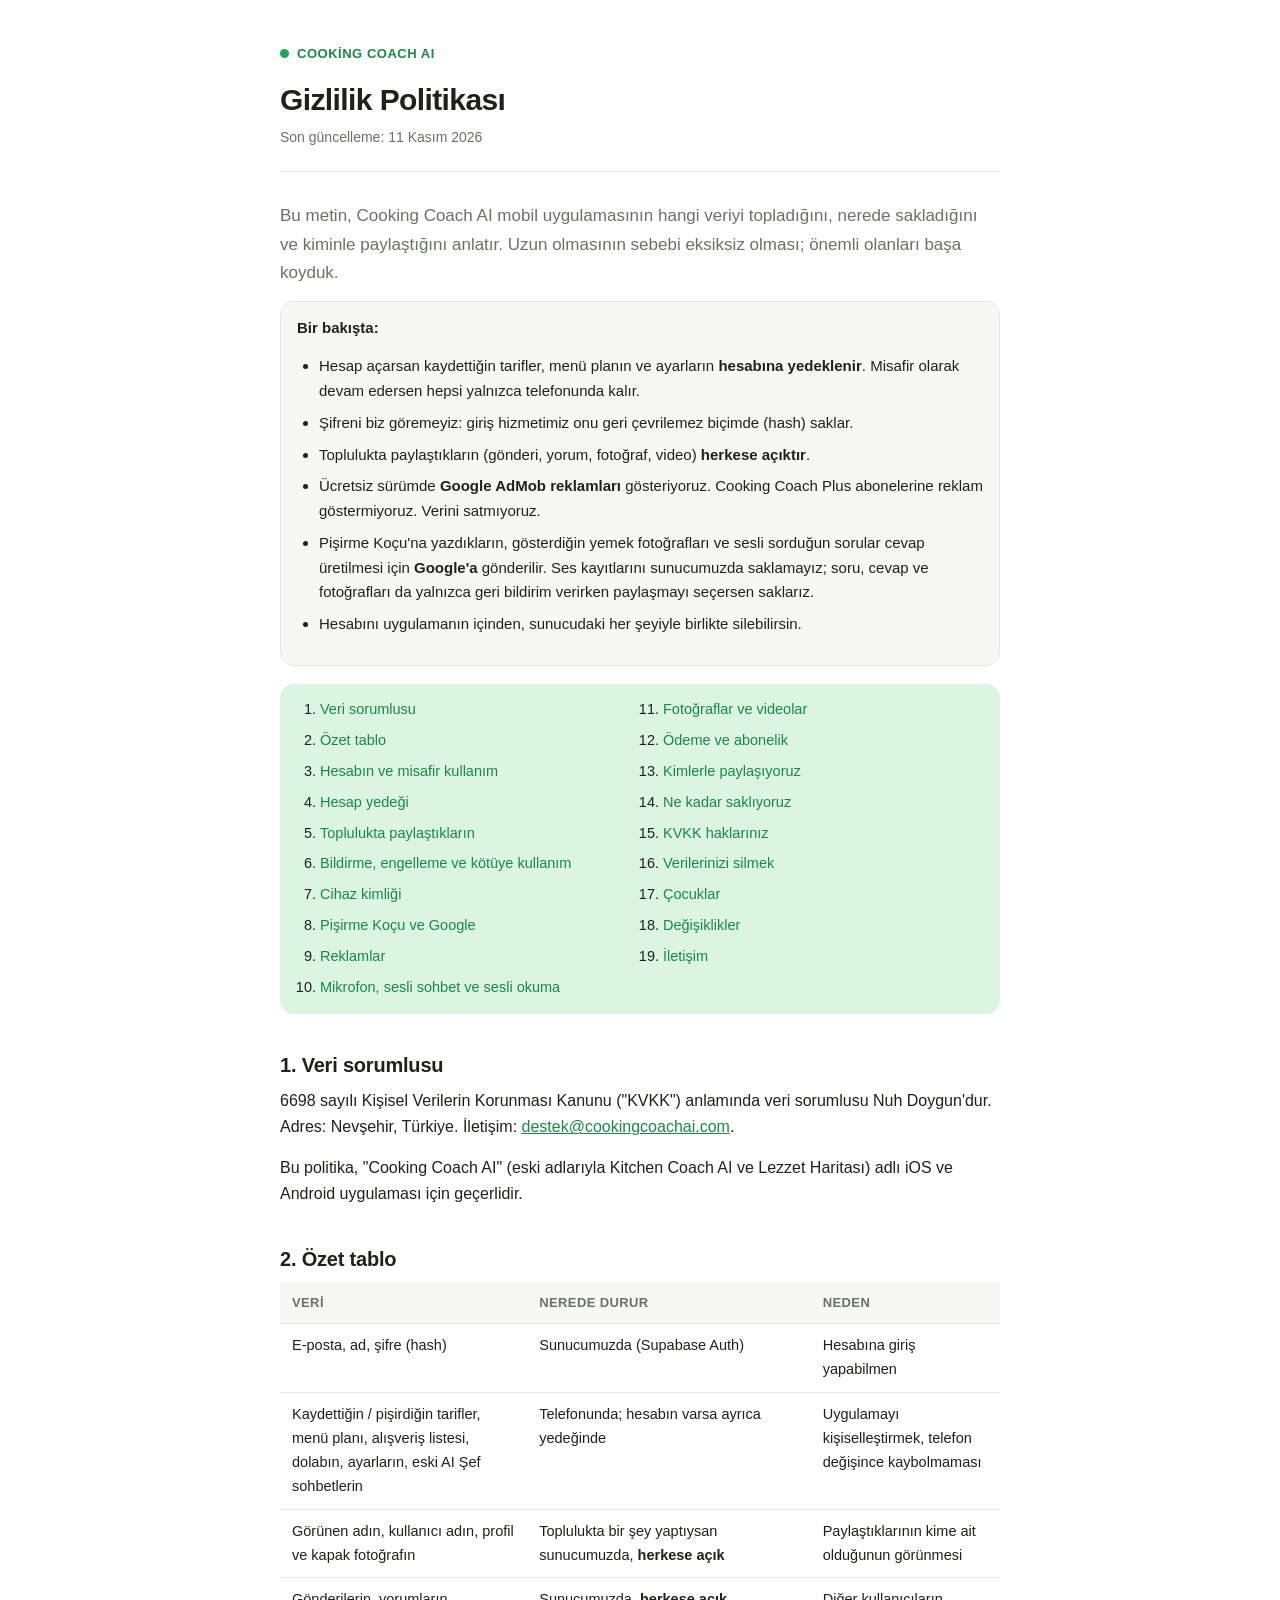
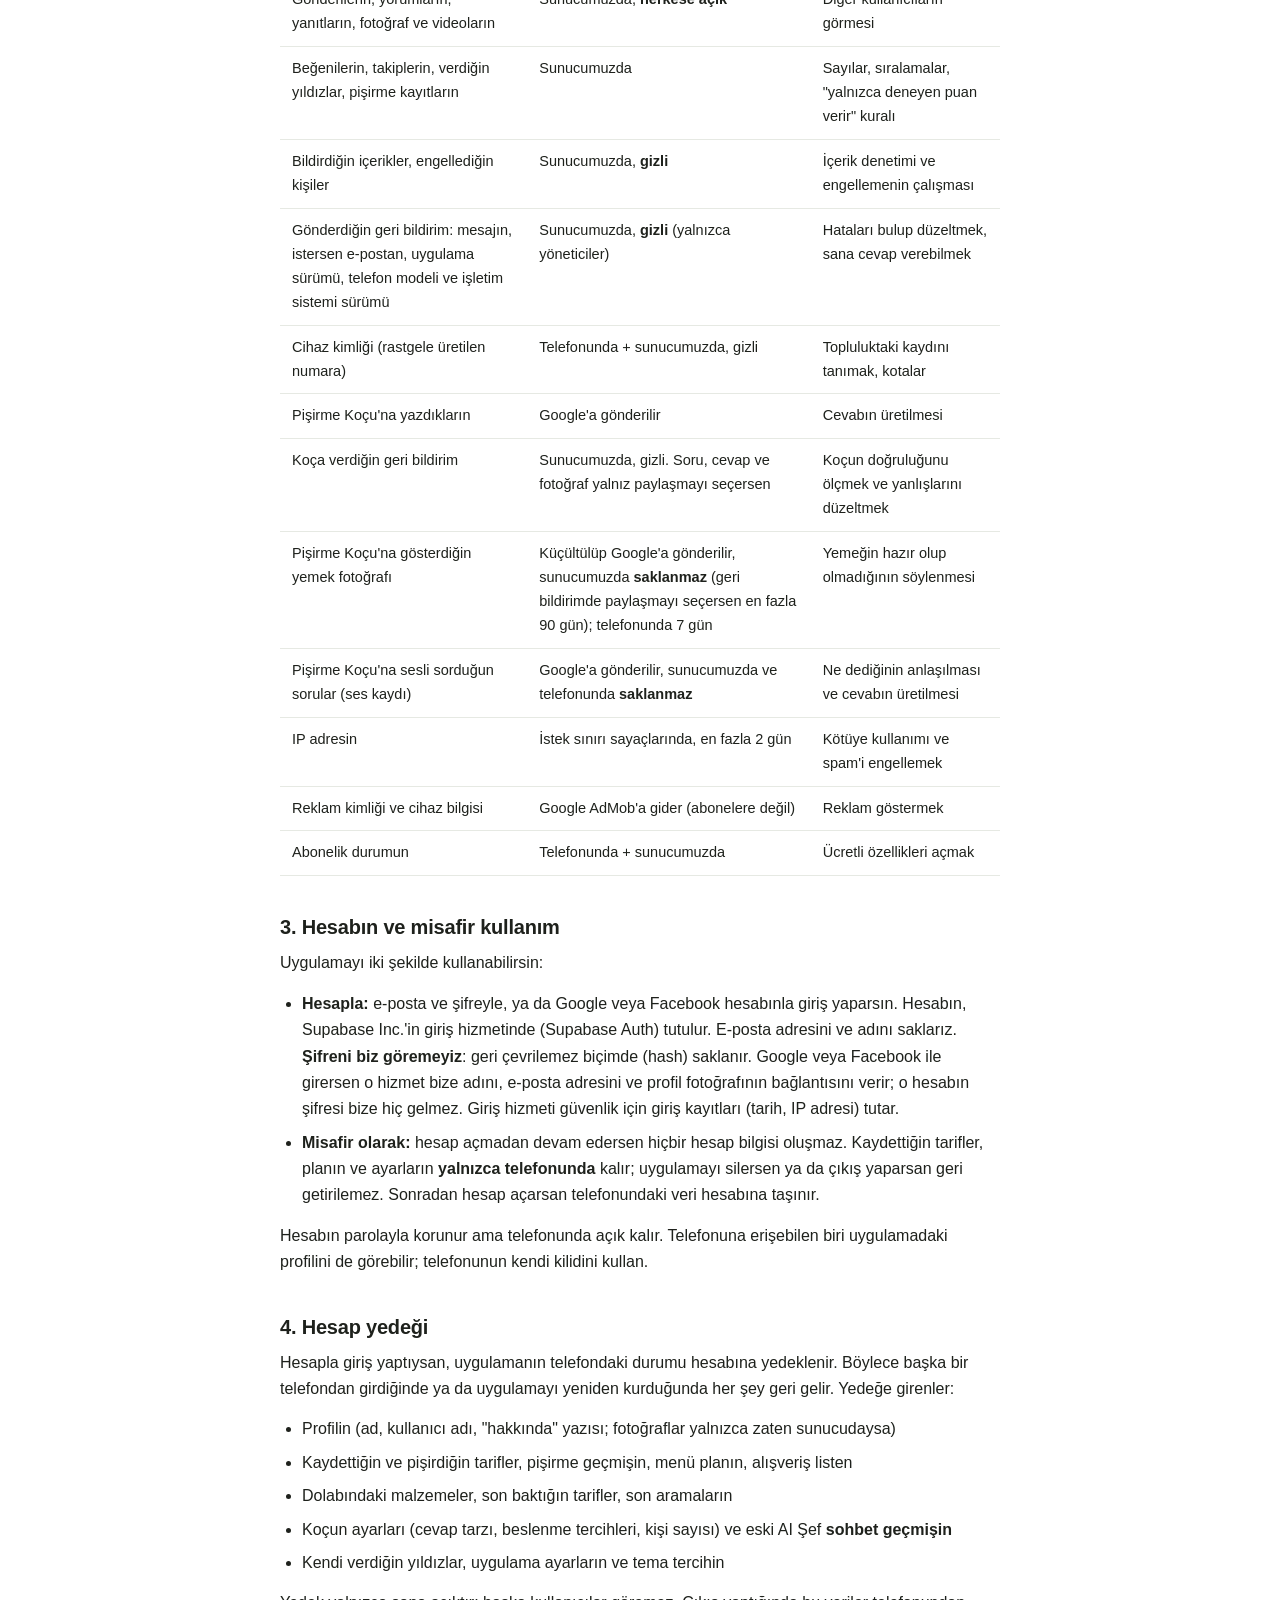
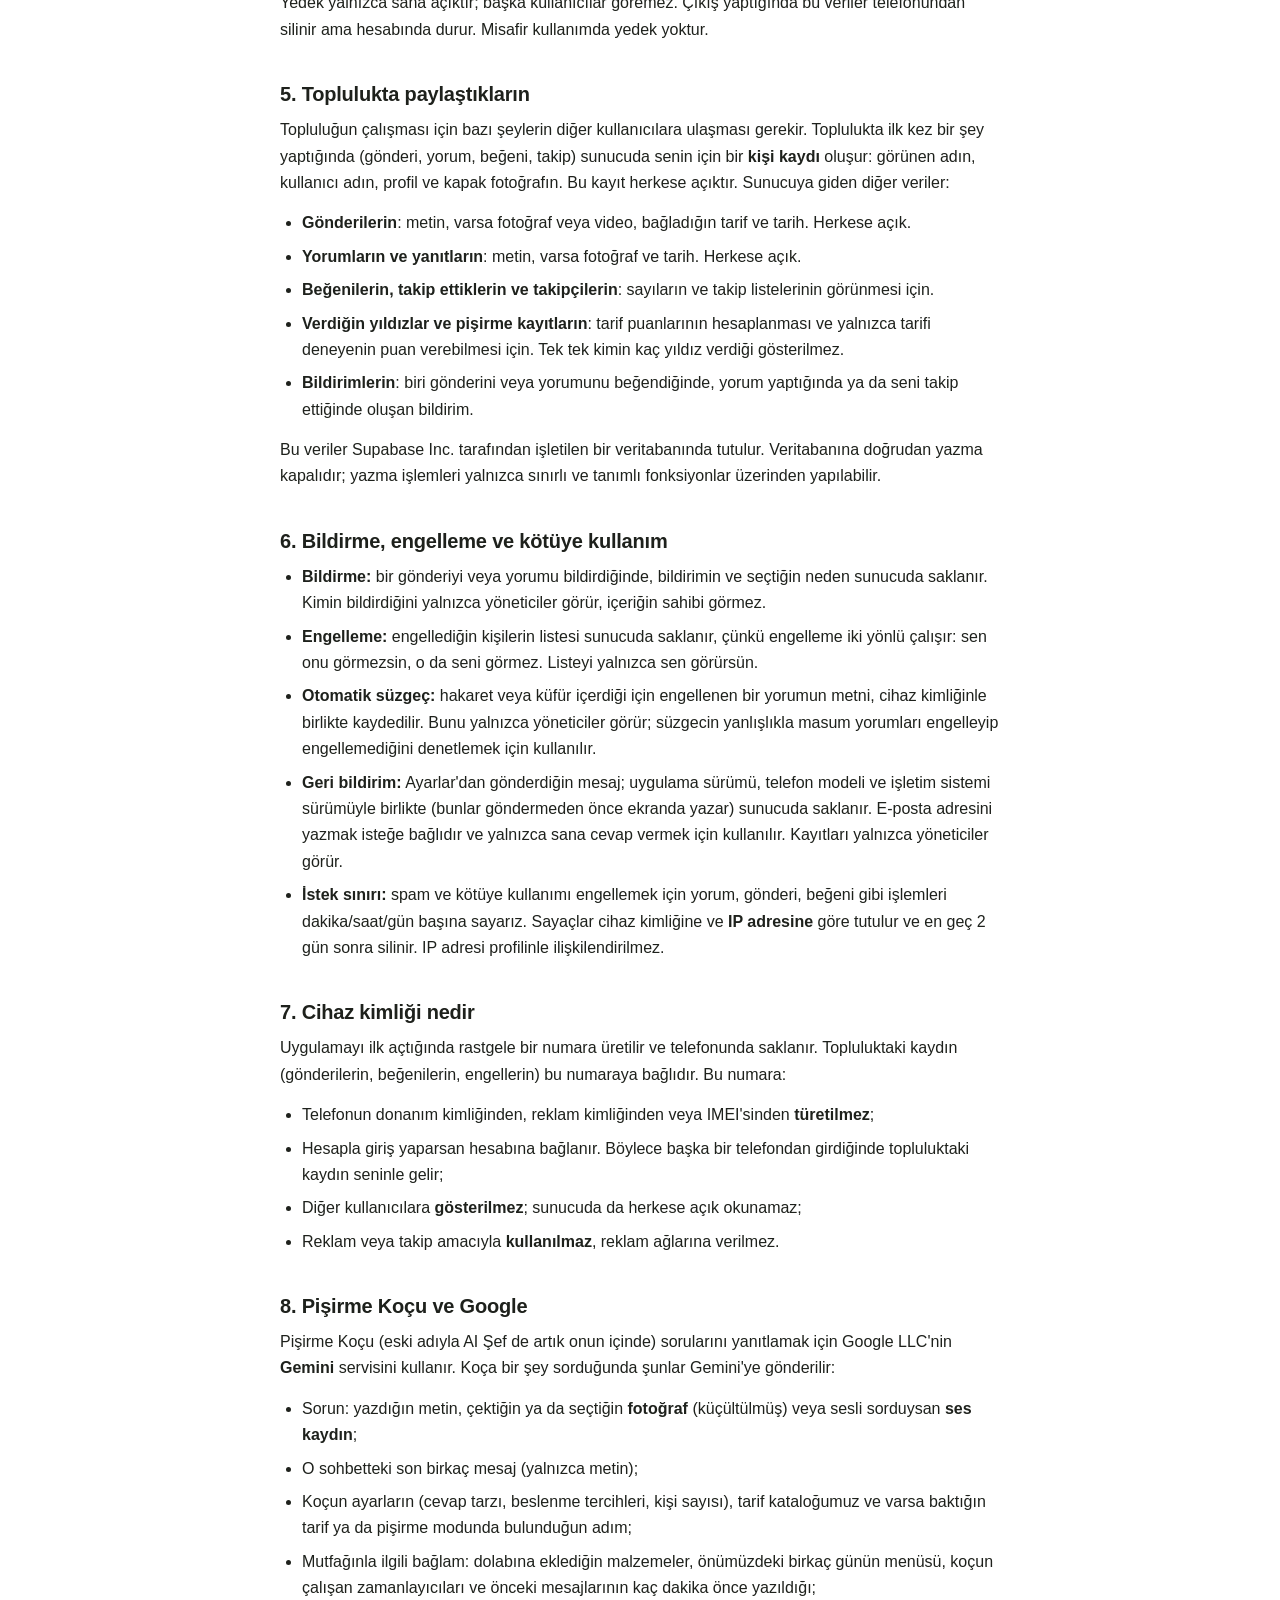
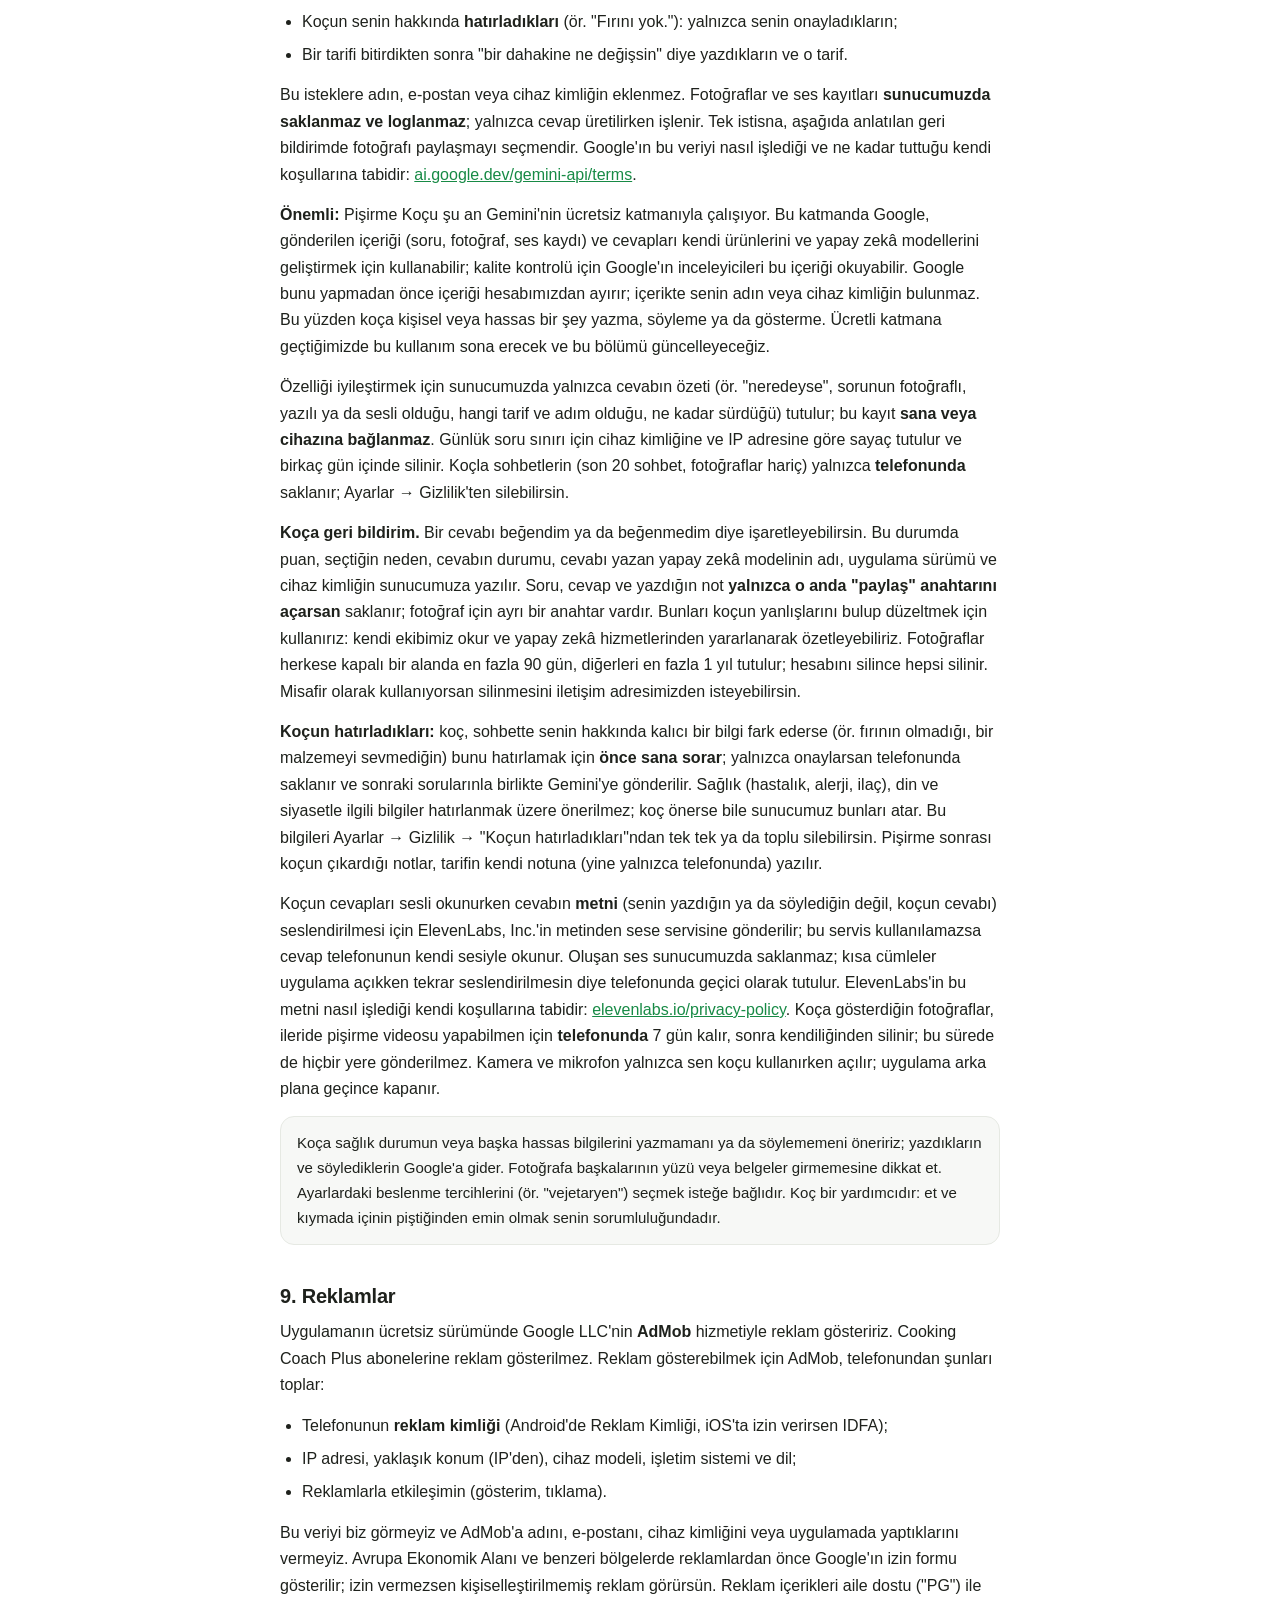
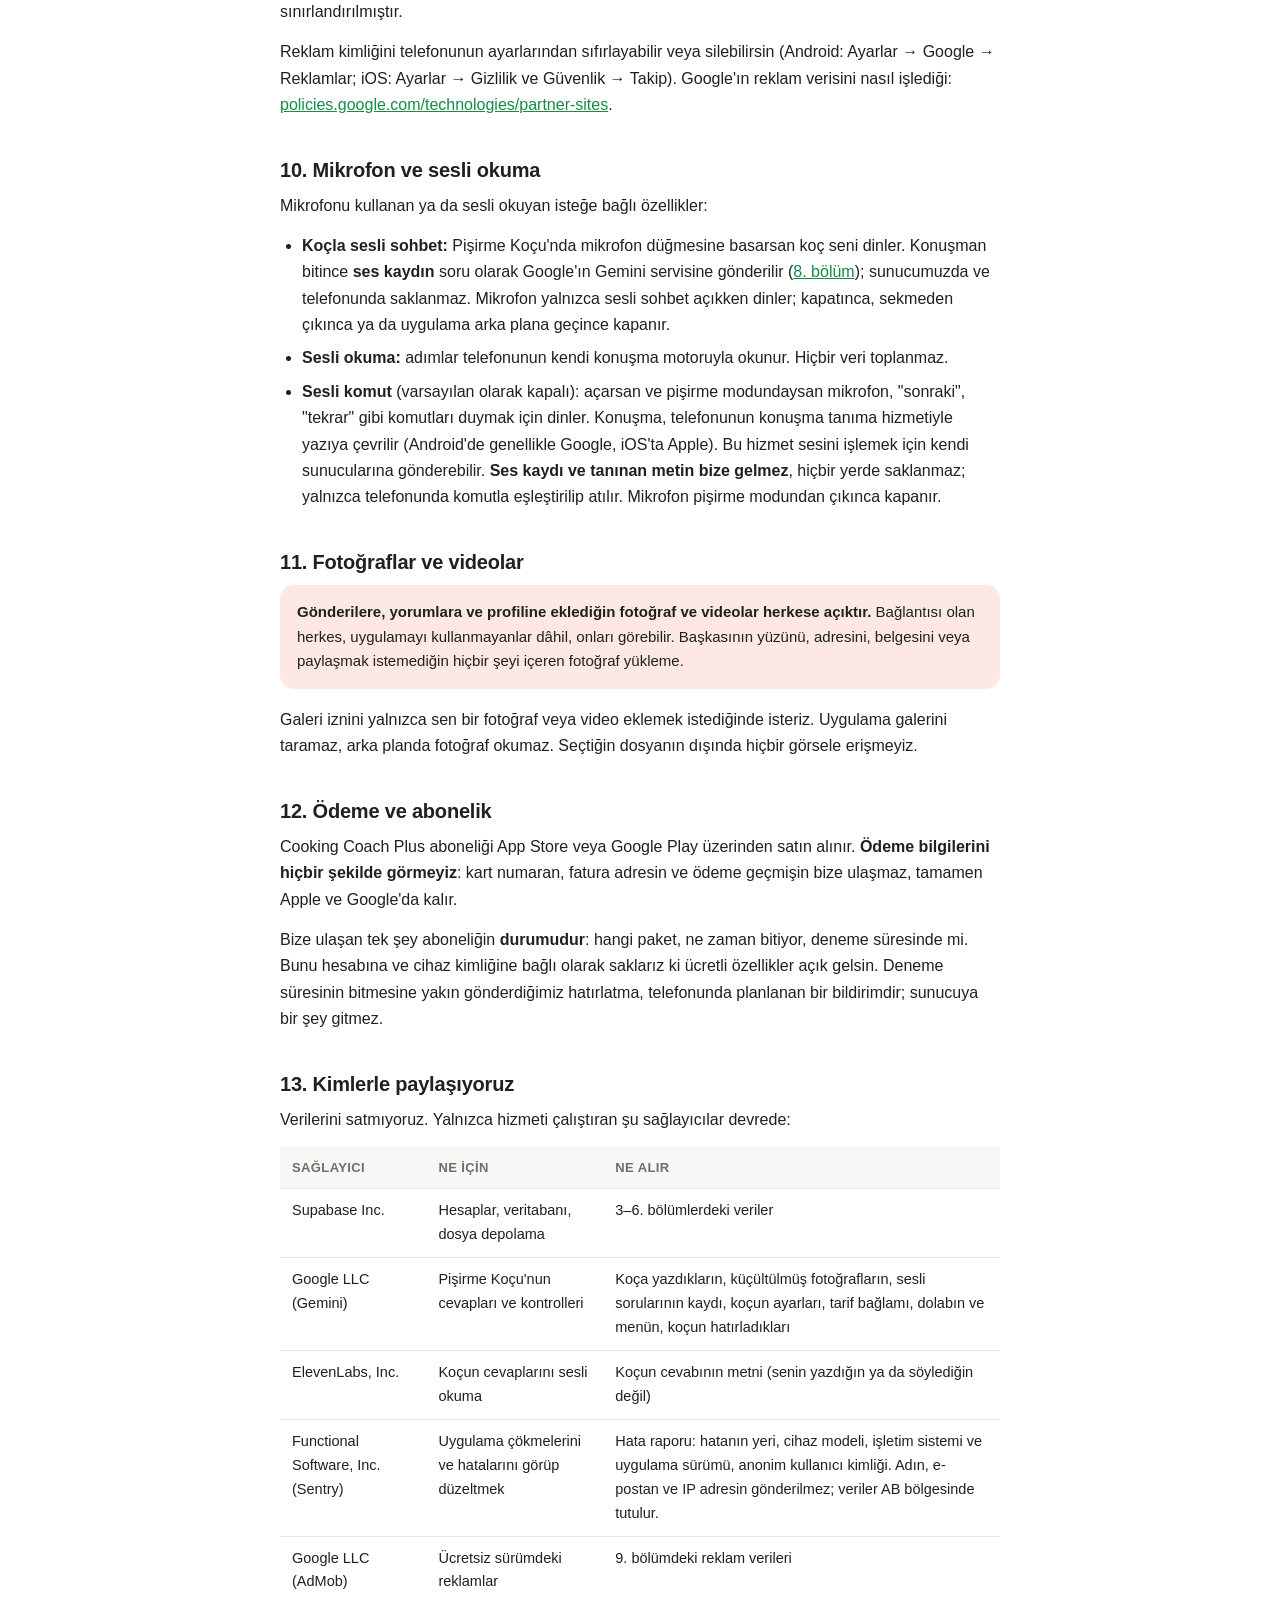
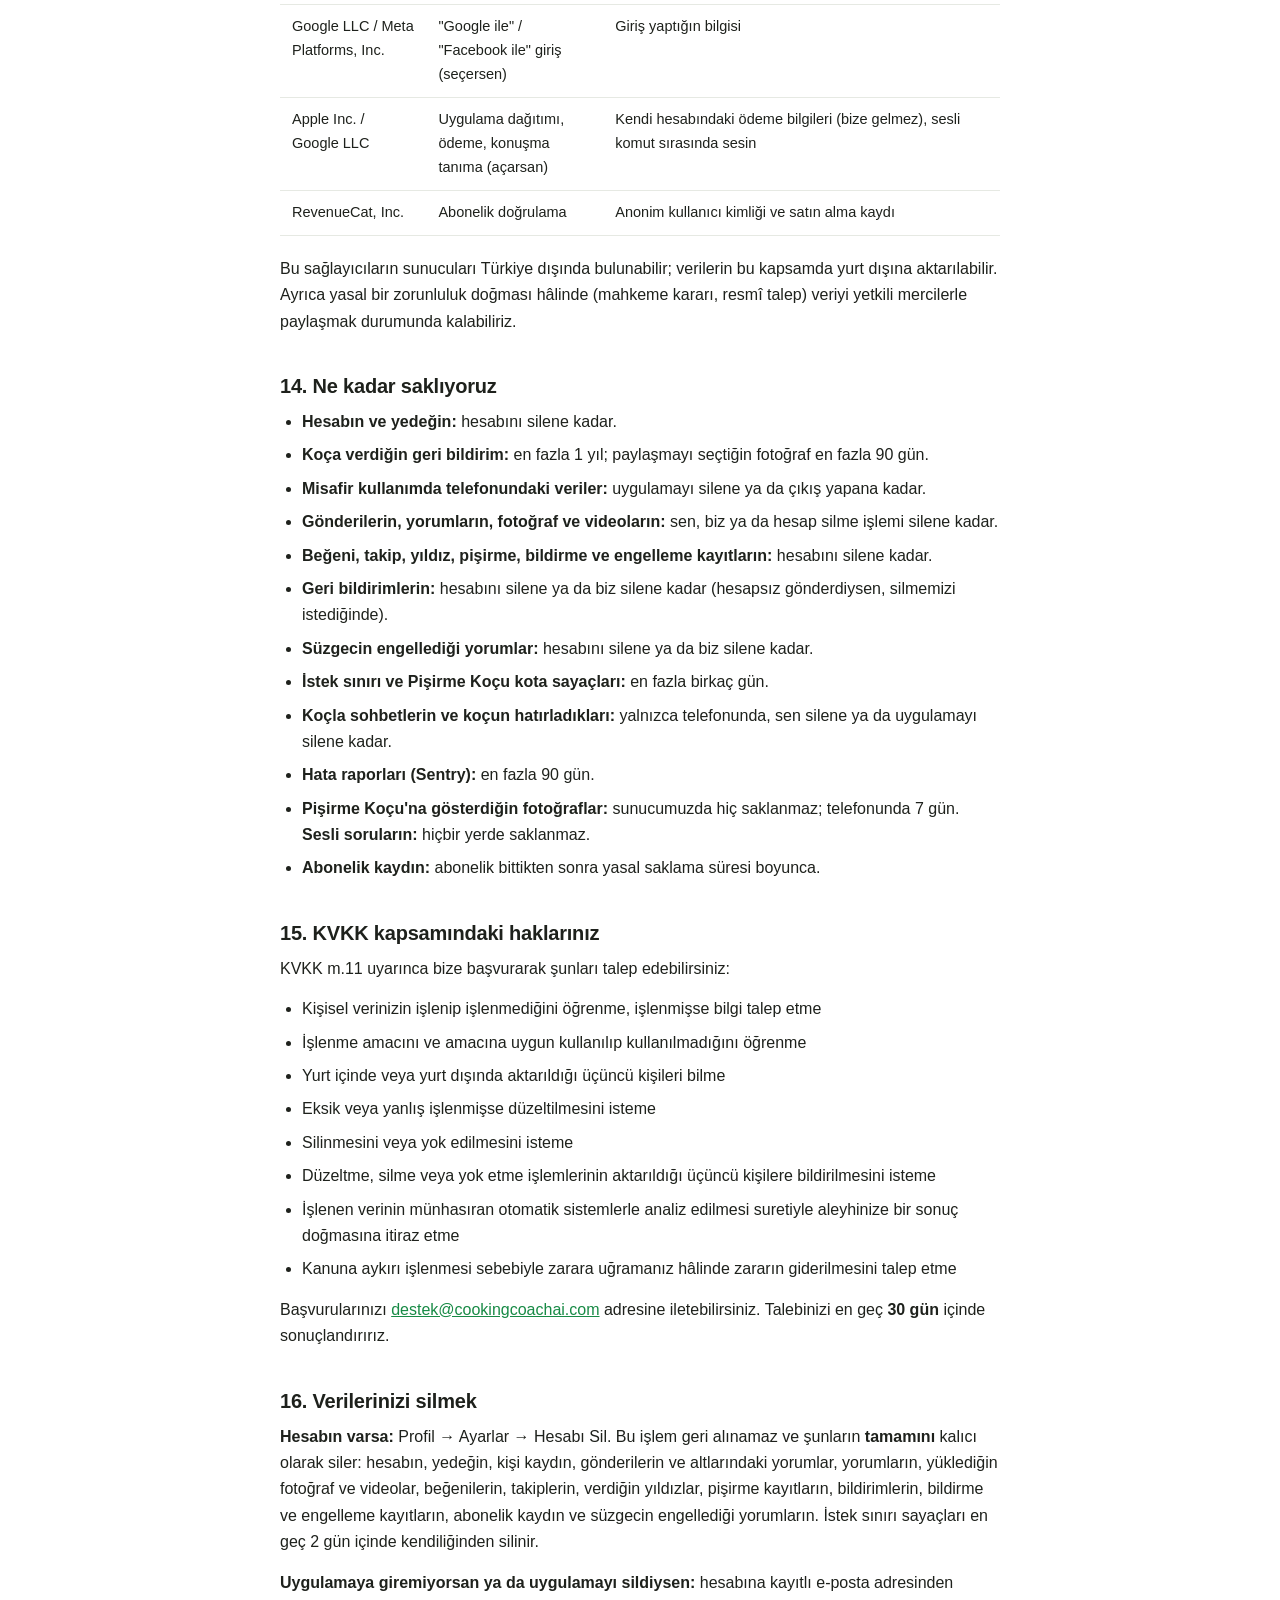
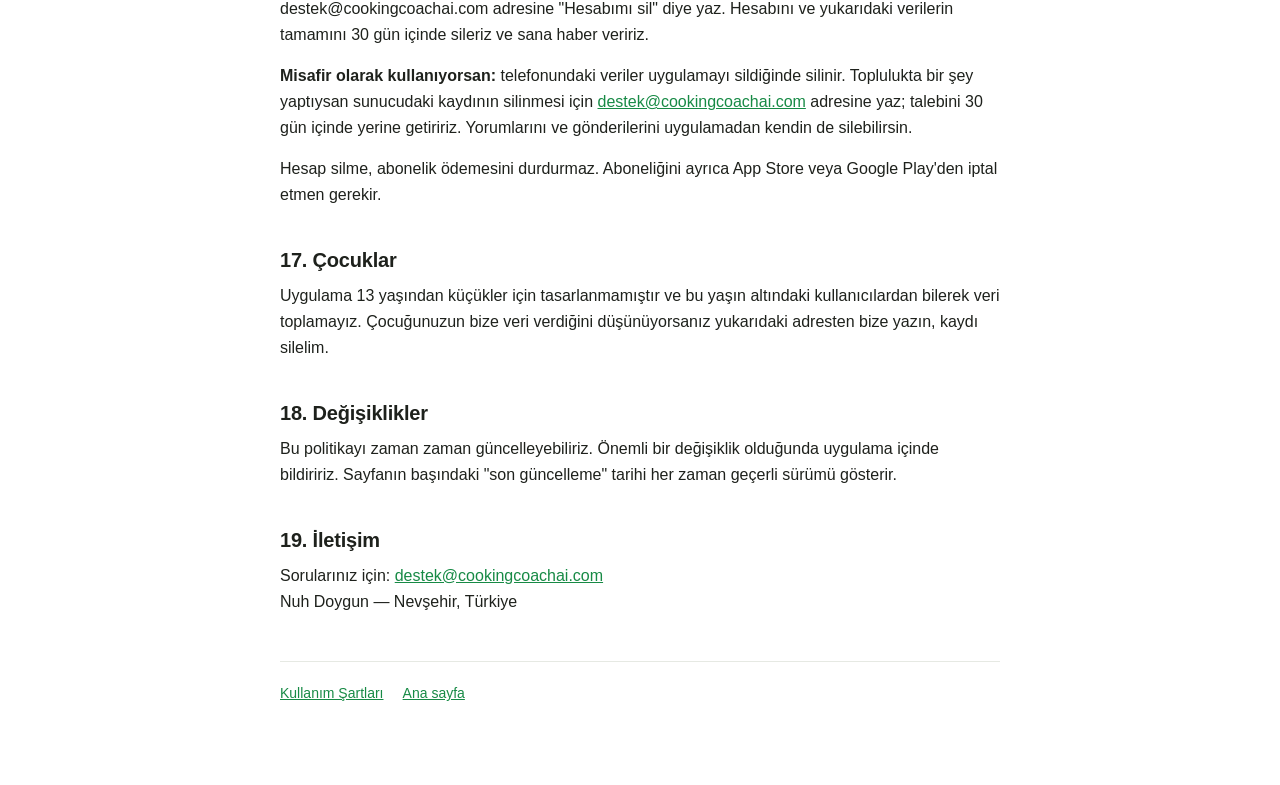
==== commit 5391b9d4: "İletişim: destek@cookingcoachai.com Co-Authored-By: Claude Opus 5.5 <noreply@anthropic.com>" ====
--- a/gizlilik.html
+++ b/gizlilik.html
@@ -15,7 +15,7 @@
       <header class="top">
         <a class="brand" href="index.html"><span class="dot"></span> Cooking Coach AI</a>
         <h1>Gizlilik Politikası</h1>
-        <p class="updated">Son güncelleme: 10 Kasım 2026</p>
+        <p class="updated">Son güncelleme: 11 Kasım 2026</p>
       </header>
 
       <p class="lede">
@@ -64,7 +64,7 @@
         6698 sayılı Kişisel Verilerin Korunması Kanunu ("KVKK") anlamında veri sorumlusu
         Nuh Doygun'dur. Adres:
         Nevşehir, Türkiye. İletişim:
-        <a href="mailto:noahdoygun@gmail.com">noahdoygun@gmail.com</a>.
+        <a href="mailto:destek@cookingcoachai.com">destek@cookingcoachai.com</a>.
       </p>
       <p>Bu politika, "Cooking Coach AI" (eski adlarıyla Kitchen Coach AI ve Lezzet Haritası) adlı iOS ve Android uygulaması için geçerlidir.</p>
 
@@ -479,7 +479,7 @@
         <li>Kanuna aykırı işlenmesi sebebiyle zarara uğramanız hâlinde zararın giderilmesini talep etme</li>
       </ul>
       <p>
-        Başvurularınızı <a href="mailto:noahdoygun@gmail.com">noahdoygun@gmail.com</a> adresine iletebilirsiniz. Talebinizi en geç
+        Başvurularınızı <a href="mailto:destek@cookingcoachai.com">destek@cookingcoachai.com</a> adresine iletebilirsiniz. Talebinizi en geç
         <strong>30 gün</strong> içinde sonuçlandırırız.
       </p>
 
@@ -493,12 +493,12 @@
       </p>
       <p>
         <strong>Uygulamaya giremiyorsan ya da uygulamayı sildiysen:</strong> hesabına kayıtlı e-posta adresinden
-        noahdoygun@gmail.com adresine "Hesabımı sil" diye yaz. Hesabını ve yukarıdaki verilerin tamamını
+        destek@cookingcoachai.com adresine "Hesabımı sil" diye yaz. Hesabını ve yukarıdaki verilerin tamamını
         30 gün içinde sileriz ve sana haber veririz.
       </p>
       <p>
         <strong>Misafir olarak kullanıyorsan:</strong> telefonundaki veriler uygulamayı sildiğinde silinir. Toplulukta
-        bir şey yaptıysan sunucudaki kaydının silinmesi için <a href="mailto:noahdoygun@gmail.com">noahdoygun@gmail.com</a>
+        bir şey yaptıysan sunucudaki kaydının silinmesi için <a href="mailto:destek@cookingcoachai.com">destek@cookingcoachai.com</a>
         adresine yaz; talebini 30 gün içinde yerine getiririz. Yorumlarını ve gönderilerini uygulamadan kendin de
         silebilirsin.
       </p>
@@ -521,7 +521,7 @@
 
       <h2 id="iletisim">19. İletişim</h2>
       <p>
-        Sorularınız için: <a href="mailto:noahdoygun@gmail.com">noahdoygun@gmail.com</a><br />
+        Sorularınız için: <a href="mailto:destek@cookingcoachai.com">destek@cookingcoachai.com</a><br />
         Nuh Doygun — Nevşehir, Türkiye
       </p>
 
